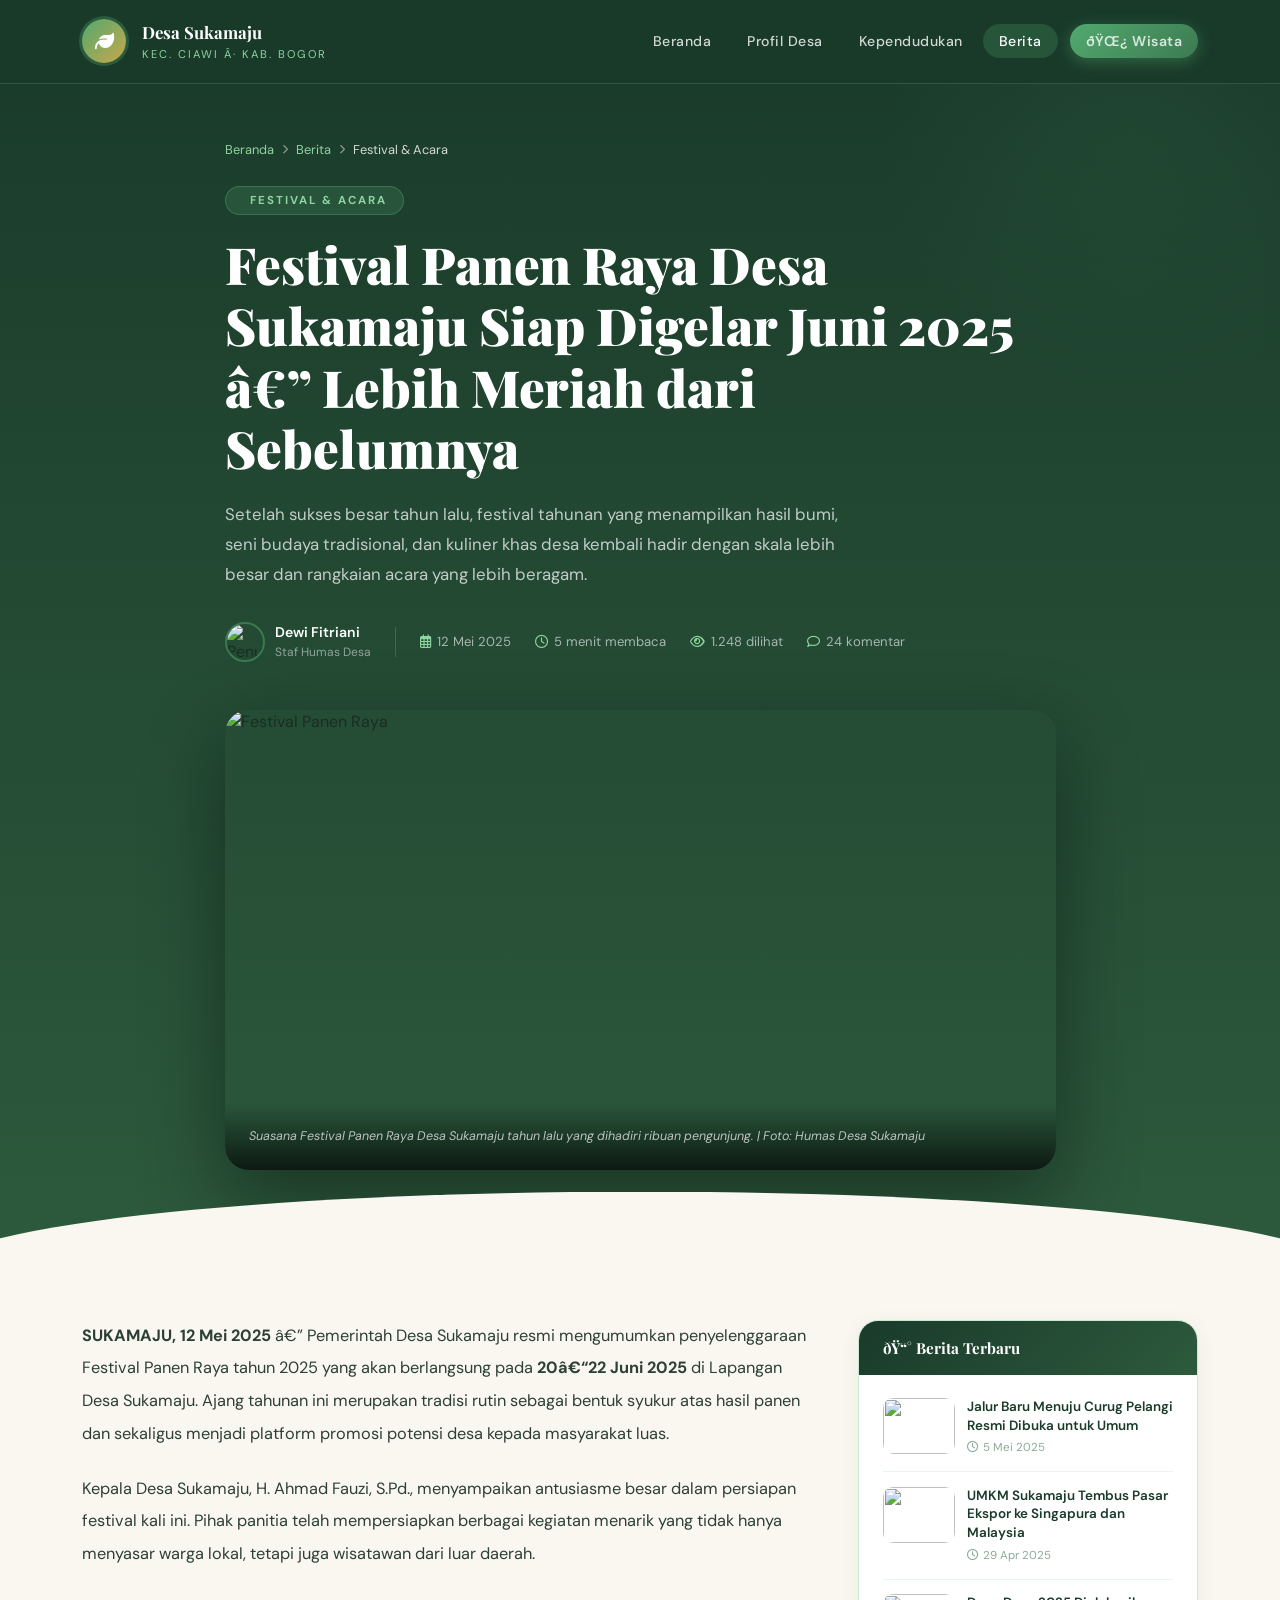
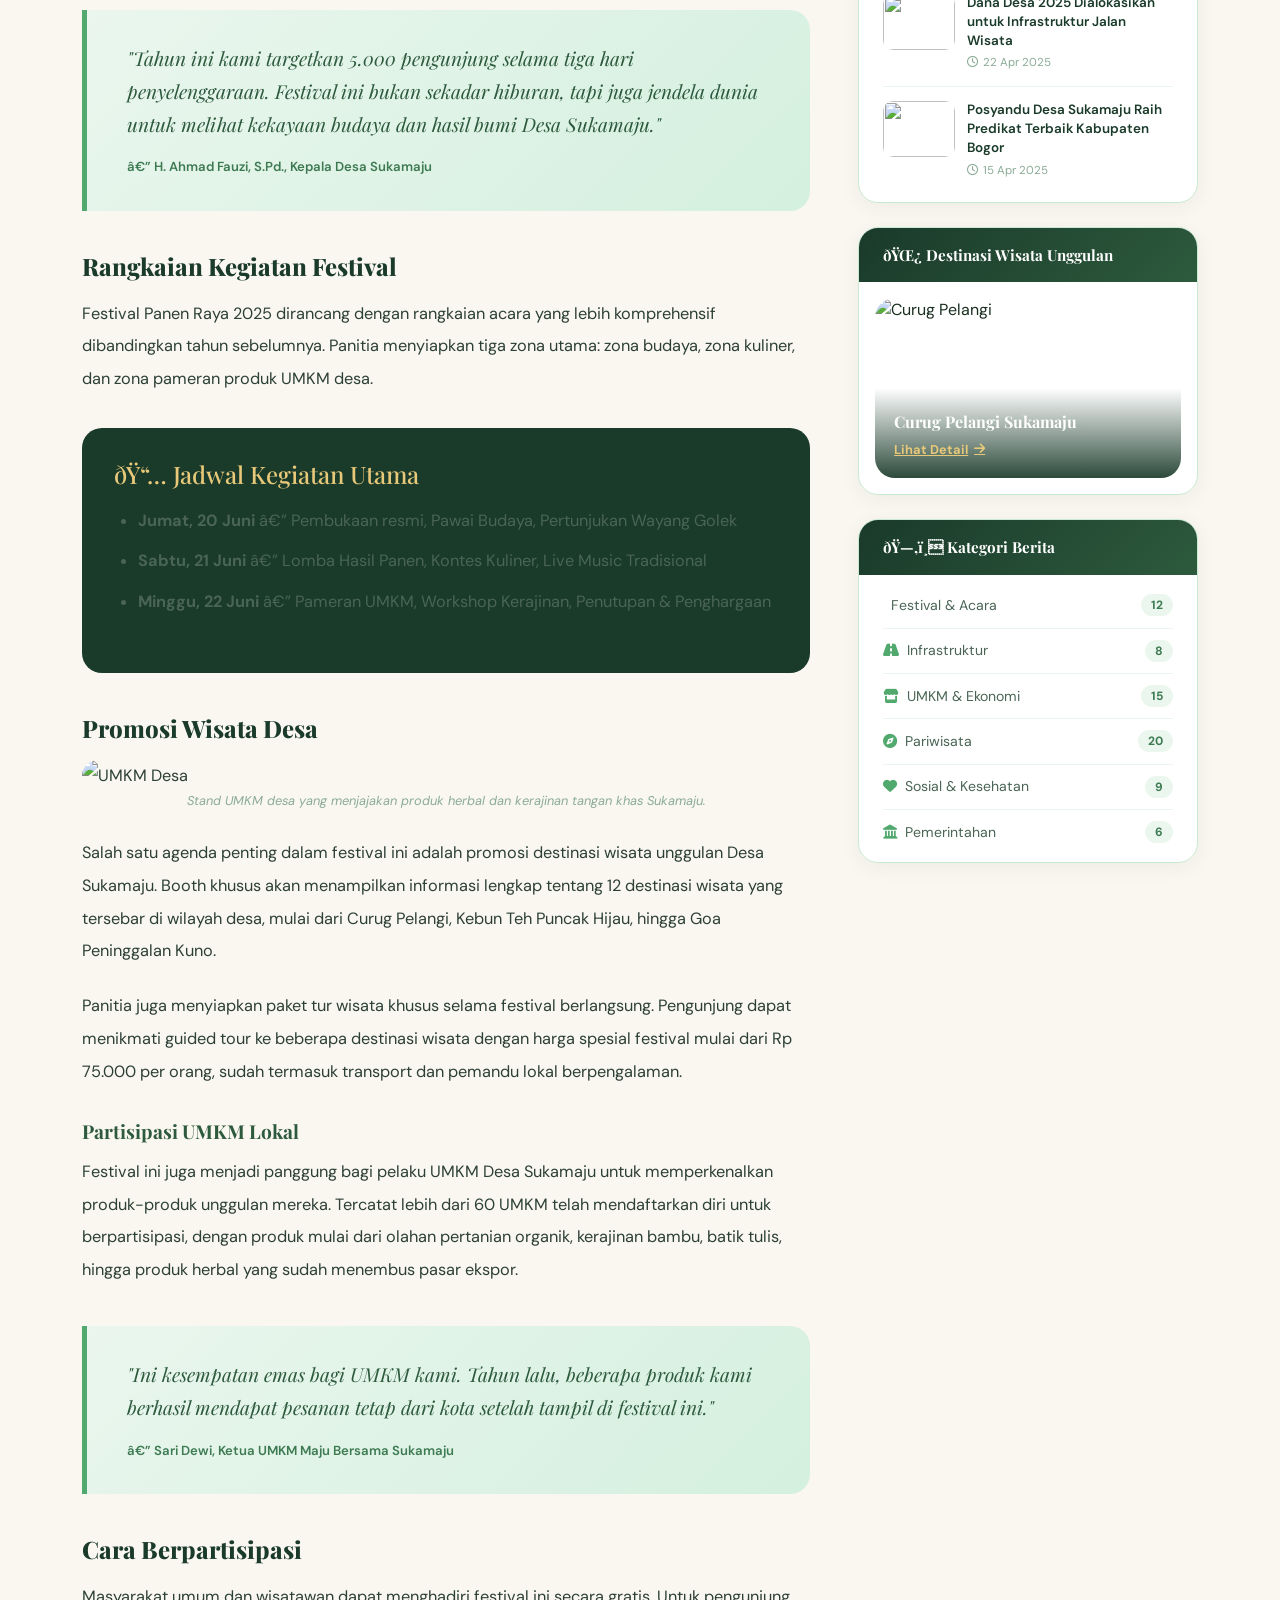
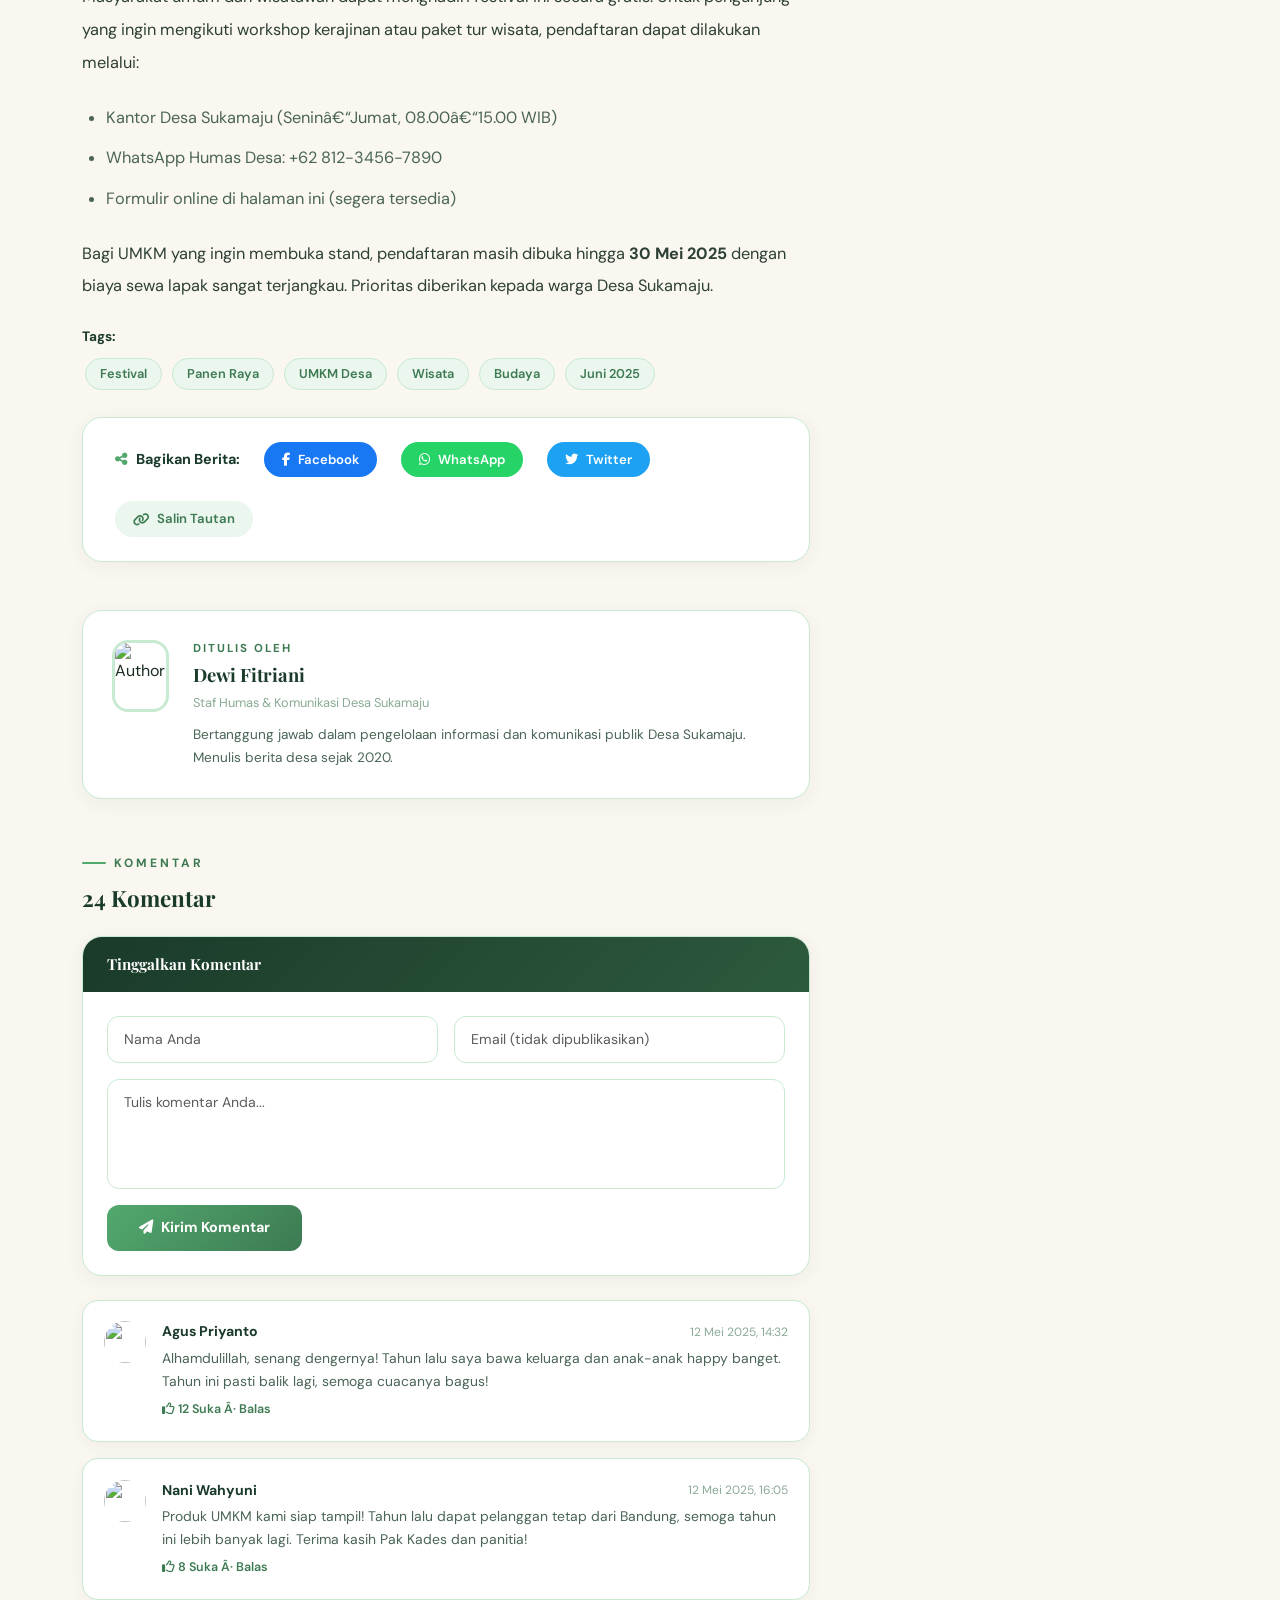
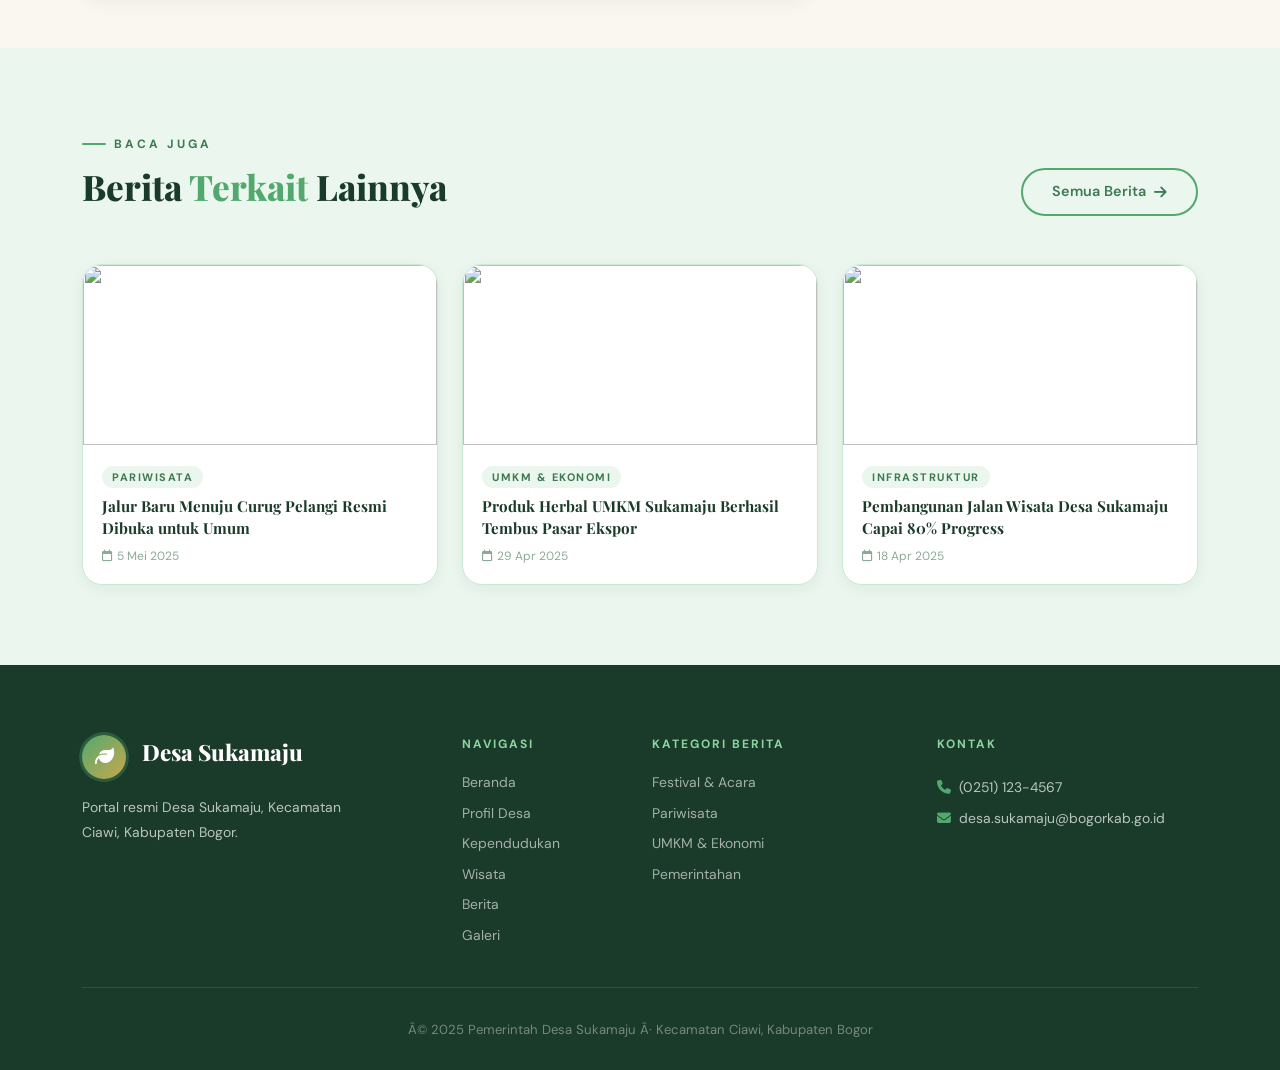
==== detail-berita.html @ 1ea4f932 "first commit" ====
﻿<!DOCTYPE html>
<html lang="id">
<head>
  <meta charset="UTF-8"/>
  <meta name="viewport" content="width=device-width, initial-scale=1.0"/>
  <title>Festival Panen Raya Desa Sukamaju â€” Berita Desa</title>
  <link href="https://cdnjs.cloudflare.com/ajax/libs/bootstrap/5.3.2/css/bootstrap.min.css" rel="stylesheet"/>
  <link href="https://cdnjs.cloudflare.com/ajax/libs/font-awesome/6.5.0/css/all.min.css" rel="stylesheet"/>
  <link href="https://fonts.googleapis.com/css2?family=Playfair+Display:ital,wght@0,400;0,700;0,900;1,400;1,700&family=DM+Sans:wght@300;400;500;600&family=DM+Serif+Display:ital@0;1&display=swap" rel="stylesheet"/>
  <link rel="stylesheet" href="assets/css/all.css" />
</head>
<body>

  <!-- Reading progress -->
  <div class="reading-progress"><div class="reading-progress-bar" id="progressBar"></div></div>

  <!-- NAVBAR -->
  <nav class="navbar-desa navbar navbar-expand-lg">
    <div class="container">
      <a class="navbar-brand d-flex align-items-center gap-3 text-decoration-none" href="#">
        <div class="brand-logo"><i class="fas fa-leaf"></i></div>
        <div>
          <div class="brand-name">Desa Sukamaju</div>
          <div class="brand-sub">Kec. Ciawi Â· Kab. Bogor</div>
        </div>
      </a>
      <button class="navbar-toggler border-0" type="button" data-bs-toggle="collapse" data-bs-target="#mainNav">
        <span style="color:white;font-size:1.3rem;"><i class="fas fa-bars"></i></span>
      </button>
      <div class="collapse navbar-collapse" id="mainNav">
        <ul class="navbar-nav ms-auto align-items-center gap-1">
          <li class="nav-item"><a class="nav-link" href="index.html">Beranda</a></li>
          <li class="nav-item"><a class="nav-link" href="index.html#profil">Profil Desa</a></li>
          <li class="nav-item"><a class="nav-link" href="index.html#kependudukan">Kependudukan</a></li>
          <li class="nav-item"><a class="nav-link active" href="lihat-semua-berita.html">Berita</a></li>
          <li class="nav-item ms-2"><a class="nav-link btn-wisata-nav" href="lihat-semua-wisata.html">ðŸŒ¿ Wisata</a></li>
        </ul>
      </div>
    </div>
  </nav>

  <!-- â”€â”€ HERO ARTIKEL â”€â”€ -->
  <section class="hero-artikel">
    <div class="hero-artikel-inner">
      <div class="container">
        <div class="row justify-content-center">
          <div class="col-lg-9">
            <!-- Breadcrumb -->
            <div class="breadcrumb-artikel">
              <a href="#">Beranda</a>
              <i class="fas fa-chevron-right"></i>
              <a href="#">Berita</a>
              <i class="fas fa-chevron-right"></i>
              <span style="color:rgba(255,255,255,0.8);">Festival & Acara</span>
            </div>

            <div class="artikel-kategori-pill">
              <i class="fas fa-calendar-star"></i> Festival & Acara
            </div>
            <h1 class="artikel-headline">
              Festival Panen Raya Desa Sukamaju Siap Digelar Juni 2025 â€” Lebih Meriah dari Sebelumnya
            </h1>
            <p class="artikel-lead">
              Setelah sukses besar tahun lalu, festival tahunan yang menampilkan hasil bumi, seni budaya tradisional, dan kuliner khas desa kembali hadir dengan skala lebih besar dan rangkaian acara yang lebih beragam.
            </p>

            <!-- Meta info -->
            <div class="artikel-meta-row">
              <div class="author-chip">
                <img src="https://i.pravatar.cc/40?img=33" class="author-avatar" alt="Penulis"/>
                <div>
                  <div class="author-name">Dewi Fitriani</div>
                  <div class="author-role">Staf Humas Desa</div>
                </div>
              </div>
              <div class="meta-divider"></div>
              <div class="meta-item"><i class="far fa-calendar-alt"></i> 12 Mei 2025</div>
              <div class="meta-item"><i class="far fa-clock"></i> 5 menit membaca</div>
              <div class="meta-item"><i class="far fa-eye"></i> 1.248 dilihat</div>
              <div class="meta-item"><i class="far fa-comment"></i> 24 komentar</div>
            </div>

            <!-- Hero Image -->
            <div class="hero-image-wrapper">
              <img src="https://images.unsplash.com/photo-1464822759023-fed622ff2c3b?w=1200&q=80" alt="Festival Panen Raya"/>
              <div class="hero-image-caption">Suasana Festival Panen Raya Desa Sukamaju tahun lalu yang dihadiri ribuan pengunjung. | Foto: Humas Desa Sukamaju</div>
            </div>
          </div>
        </div>
      </div>
    </div>
  </section>

  <!-- â”€â”€ MAIN CONTENT â”€â”€ -->
  <div class="container py-5" style="padding-top:50px !important;">
    <div class="row g-5">

      <!-- ARTICLE CONTENT -->
      <div class="col-lg-8">

        <!-- Article Body -->
        <article class="artikel-body reveal">

          <p><strong>SUKAMAJU, 12 Mei 2025</strong> â€” Pemerintah Desa Sukamaju resmi mengumumkan penyelenggaraan Festival Panen Raya tahun 2025 yang akan berlangsung pada <strong>20â€“22 Juni 2025</strong> di Lapangan Desa Sukamaju. Ajang tahunan ini merupakan tradisi rutin sebagai bentuk syukur atas hasil panen dan sekaligus menjadi platform promosi potensi desa kepada masyarakat luas.</p>

          <p>Kepala Desa Sukamaju, H. Ahmad Fauzi, S.Pd., menyampaikan antusiasme besar dalam persiapan festival kali ini. Pihak panitia telah mempersiapkan berbagai kegiatan menarik yang tidak hanya menyasar warga lokal, tetapi juga wisatawan dari luar daerah.</p>

          <div class="pull-quote">
            "Tahun ini kami targetkan 5.000 pengunjung selama tiga hari penyelenggaraan. Festival ini bukan sekadar hiburan, tapi juga jendela dunia untuk melihat kekayaan budaya dan hasil bumi Desa Sukamaju."
            <cite>â€” H. Ahmad Fauzi, S.Pd., Kepala Desa Sukamaju</cite>
          </div>

          <h2>Rangkaian Kegiatan Festival</h2>

          <p>Festival Panen Raya 2025 dirancang dengan rangkaian acara yang lebih komprehensif dibandingkan tahun sebelumnya. Panitia menyiapkan tiga zona utama: zona budaya, zona kuliner, dan zona pameran produk UMKM desa.</p>

          <div class="highlight-box">
            <h4>ðŸ“… Jadwal Kegiatan Utama</h4>
            <ul>
              <li><strong>Jumat, 20 Juni</strong> â€” Pembukaan resmi, Pawai Budaya, Pertunjukan Wayang Golek</li>
              <li><strong>Sabtu, 21 Juni</strong> â€” Lomba Hasil Panen, Kontes Kuliner, Live Music Tradisional</li>
              <li><strong>Minggu, 22 Juni</strong> â€” Pameran UMKM, Workshop Kerajinan, Penutupan & Penghargaan</li>
            </ul>
          </div>

          <h2>Promosi Wisata Desa</h2>

          <img src="https://images.unsplash.com/photo-1528360983277-13d401cdc186?w=800&q=80" alt="UMKM Desa" class="inline-img"/>
          <p class="img-caption">Stand UMKM desa yang menjajakan produk herbal dan kerajinan tangan khas Sukamaju.</p>

          <p>Salah satu agenda penting dalam festival ini adalah promosi destinasi wisata unggulan Desa Sukamaju. Booth khusus akan menampilkan informasi lengkap tentang 12 destinasi wisata yang tersebar di wilayah desa, mulai dari Curug Pelangi, Kebun Teh Puncak Hijau, hingga Goa Peninggalan Kuno.</p>

          <p>Panitia juga menyiapkan paket tur wisata khusus selama festival berlangsung. Pengunjung dapat menikmati guided tour ke beberapa destinasi wisata dengan harga spesial festival mulai dari Rp 75.000 per orang, sudah termasuk transport dan pemandu lokal berpengalaman.</p>

          <h3>Partisipasi UMKM Lokal</h3>

          <p>Festival ini juga menjadi panggung bagi pelaku UMKM Desa Sukamaju untuk memperkenalkan produk-produk unggulan mereka. Tercatat lebih dari 60 UMKM telah mendaftarkan diri untuk berpartisipasi, dengan produk mulai dari olahan pertanian organik, kerajinan bambu, batik tulis, hingga produk herbal yang sudah menembus pasar ekspor.</p>

          <div class="pull-quote">
            "Ini kesempatan emas bagi UMKM kami. Tahun lalu, beberapa produk kami berhasil mendapat pesanan tetap dari kota setelah tampil di festival ini."
            <cite>â€” Sari Dewi, Ketua UMKM Maju Bersama Sukamaju</cite>
          </div>

          <h2>Cara Berpartisipasi</h2>

          <p>Masyarakat umum dan wisatawan dapat menghadiri festival ini secara gratis. Untuk pengunjung yang ingin mengikuti workshop kerajinan atau paket tur wisata, pendaftaran dapat dilakukan melalui:</p>

          <ul>
            <li>Kantor Desa Sukamaju (Seninâ€“Jumat, 08.00â€“15.00 WIB)</li>
            <li>WhatsApp Humas Desa: +62 812-3456-7890</li>
            <li>Formulir online di halaman ini (segera tersedia)</li>
          </ul>

          <p>Bagi UMKM yang ingin membuka stand, pendaftaran masih dibuka hingga <strong>30 Mei 2025</strong> dengan biaya sewa lapak sangat terjangkau. Prioritas diberikan kepada warga Desa Sukamaju.</p>

        </article>

        <!-- TAGS -->
        <div class="mt-4 mb-4 reveal">
          <div class="fw-700 mb-2" style="font-weight:700; color:var(--green-deep); font-size:0.85rem;">Tags:</div>
          <a href="#" class="tag-pill">Festival</a>
          <a href="#" class="tag-pill">Panen Raya</a>
          <a href="#" class="tag-pill">UMKM Desa</a>
          <a href="#" class="tag-pill">Wisata</a>
          <a href="#" class="tag-pill">Budaya</a>
          <a href="#" class="tag-pill">Juni 2025</a>
        </div>

        <!-- SHARE -->
        <div class="share-bar reveal mb-5">
          <span class="share-label"><i class="fas fa-share-alt me-2" style="color:var(--green-fresh)"></i>Bagikan Berita:</span>
          <button class="share-btn share-fb"><i class="fab fa-facebook-f"></i> Facebook</button>
          <button class="share-btn share-wa"><i class="fab fa-whatsapp"></i> WhatsApp</button>
          <button class="share-btn share-tw"><i class="fab fa-twitter"></i> Twitter</button>
          <button class="share-btn share-copy" id="copyBtn"><i class="fas fa-link"></i> Salin Tautan</button>
        </div>

        <!-- AUTHOR BIO -->
        <div class="sidebar-card reveal mb-5" style="border-radius:20px;">
          <div class="sidebar-body" style="padding:1.8rem;">
            <div class="d-flex gap-4 align-items-start">
              <img src="https://i.pravatar.cc/80?img=33" style="width:72px;height:72px;border-radius:16px;object-fit:cover;border:3px solid var(--green-pale);" alt="Author"/>
              <div>
                <div style="font-size:0.72rem;font-weight:700;color:var(--green-mid);letter-spacing:2px;text-transform:uppercase;margin-bottom:4px;">Ditulis oleh</div>
                <div style="font-family:'Playfair Display',serif;font-size:1.15rem;font-weight:700;color:var(--green-deep);margin-bottom:4px;">Dewi Fitriani</div>
                <div style="font-size:0.8rem;color:var(--text-light);margin-bottom:0.7rem;">Staf Humas & Komunikasi Desa Sukamaju</div>
                <p style="font-size:0.85rem;color:var(--text-mid);line-height:1.7;margin:0;">Bertanggung jawab dalam pengelolaan informasi dan komunikasi publik Desa Sukamaju. Menulis berita desa sejak 2020.</p>
              </div>
            </div>
          </div>
        </div>

        <!-- KOMENTAR SECTION -->
        <div class="reveal">
          <div class="section-label">Komentar</div>
          <h3 style="font-family:'Playfair Display',serif;font-size:1.4rem;font-weight:700;color:var(--green-deep);margin-bottom:1.5rem;">24 Komentar</h3>

          <!-- Komentar form -->
          <div class="sidebar-card mb-4" style="border-radius:20px;">
            <div class="sidebar-header">Tinggalkan Komentar</div>
            <div class="sidebar-body" style="padding:1.5rem;">
              <div class="row g-3 mb-3">
                <div class="col-md-6">
                  <input type="text" class="form-control" placeholder="Nama Anda" style="border-radius:12px;border-color:var(--green-pale);font-size:0.88rem;padding:0.75rem 1rem;"/>
                </div>
                <div class="col-md-6">
                  <input type="email" class="form-control" placeholder="Email (tidak dipublikasikan)" style="border-radius:12px;border-color:var(--green-pale);font-size:0.88rem;padding:0.75rem 1rem;"/>
                </div>
              </div>
              <textarea class="form-control mb-3" rows="4" placeholder="Tulis komentar Anda..." style="border-radius:12px;border-color:var(--green-pale);font-size:0.88rem;padding:0.75rem 1rem;resize:none;"></textarea>
              <button style="background:linear-gradient(135deg,var(--green-fresh),var(--green-mid));color:white;border:none;border-radius:12px;padding:0.75rem 2rem;font-weight:700;font-size:0.9rem;cursor:pointer;">
                <i class="fas fa-paper-plane me-2"></i>Kirim Komentar
              </button>
            </div>
          </div>

          <!-- Existing comments -->
          <div class="d-flex flex-column gap-3">
            <div class="review-card" style="background:white;border-radius:16px;padding:1.3rem;border:1px solid var(--green-pale);">
              <div class="d-flex gap-3">
                <img src="https://i.pravatar.cc/44?img=5" style="width:42px;height:42px;border-radius:50%;object-fit:cover;" alt=""/>
                <div class="flex-grow-1">
                  <div class="d-flex justify-content-between align-items-center mb-1">
                    <div style="font-weight:700;font-size:0.88rem;color:var(--green-deep);">Agus Priyanto</div>
                    <div style="font-size:0.75rem;color:var(--text-light);">12 Mei 2025, 14:32</div>
                  </div>
                  <p style="font-size:0.87rem;color:var(--text-mid);line-height:1.7;margin:0;">Alhamdulillah, senang dengernya! Tahun lalu saya bawa keluarga dan anak-anak happy banget. Tahun ini pasti balik lagi, semoga cuacanya bagus!</p>
                  <button style="background:none;border:none;color:var(--green-mid);font-size:0.78rem;font-weight:600;cursor:pointer;padding:6px 0 0;"><i class="far fa-thumbs-up me-1"></i>12 Suka Â· Balas</button>
                </div>
              </div>
            </div>
            <div class="review-card" style="background:white;border-radius:16px;padding:1.3rem;border:1px solid var(--green-pale);">
              <div class="d-flex gap-3">
                <img src="https://i.pravatar.cc/44?img=9" style="width:42px;height:42px;border-radius:50%;object-fit:cover;" alt=""/>
                <div class="flex-grow-1">
                  <div class="d-flex justify-content-between align-items-center mb-1">
                    <div style="font-weight:700;font-size:0.88rem;color:var(--green-deep);">Nani Wahyuni</div>
                    <div style="font-size:0.75rem;color:var(--text-light);">12 Mei 2025, 16:05</div>
                  </div>
                  <p style="font-size:0.87rem;color:var(--text-mid);line-height:1.7;margin:0;">Produk UMKM kami siap tampil! Tahun lalu dapat pelanggan tetap dari Bandung, semoga tahun ini lebih banyak lagi. Terima kasih Pak Kades dan panitia!</p>
                  <button style="background:none;border:none;color:var(--green-mid);font-size:0.78rem;font-weight:600;cursor:pointer;padding:6px 0 0;"><i class="far fa-thumbs-up me-1"></i>8 Suka Â· Balas</button>
                </div>
              </div>
            </div>
          </div>
        </div>

      </div><!-- /col-lg-8 -->

      <!-- SIDEBAR -->
      <div class="col-lg-4">
        <div class="sticky-share">

          <!-- Berita Terbaru -->
          <div class="sidebar-card">
            <div class="sidebar-header">ðŸ“° Berita Terbaru</div>
            <div class="sidebar-body" style="padding:0.5rem 1.5rem;">
              <a href="#" class="sidebar-news-item">
                <img src="https://images.unsplash.com/photo-1473081556163-2a17de81fc97?w=150&q=70" class="sidebar-news-thumb" alt=""/>
                <div>
                  <div class="sidebar-news-title">Jalur Baru Menuju Curug Pelangi Resmi Dibuka untuk Umum</div>
                  <div class="sidebar-news-date"><i class="far fa-clock me-1"></i>5 Mei 2025</div>
                </div>
              </a>
              <a href="#" class="sidebar-news-item">
                <img src="https://images.unsplash.com/photo-1528360983277-13d401cdc186?w=150&q=70" class="sidebar-news-thumb" alt=""/>
                <div>
                  <div class="sidebar-news-title">UMKM Sukamaju Tembus Pasar Ekspor ke Singapura dan Malaysia</div>
                  <div class="sidebar-news-date"><i class="far fa-clock me-1"></i>29 Apr 2025</div>
                </div>
              </a>
              <a href="#" class="sidebar-news-item">
                <img src="https://images.unsplash.com/photo-1464822759023-fed622ff2c3b?w=150&q=70" class="sidebar-news-thumb" alt=""/>
                <div>
                  <div class="sidebar-news-title">Dana Desa 2025 Dialokasikan untuk Infrastruktur Jalan Wisata</div>
                  <div class="sidebar-news-date"><i class="far fa-clock me-1"></i>22 Apr 2025</div>
                </div>
              </a>
              <a href="#" class="sidebar-news-item">
                <img src="https://images.unsplash.com/photo-1518509562904-e7ef99cdcc86?w=150&q=70" class="sidebar-news-thumb" alt=""/>
                <div>
                  <div class="sidebar-news-title">Posyandu Desa Sukamaju Raih Predikat Terbaik Kabupaten Bogor</div>
                  <div class="sidebar-news-date"><i class="far fa-clock me-1"></i>15 Apr 2025</div>
                </div>
              </a>
            </div>
          </div>

          <!-- Wisata promo -->
          <div class="sidebar-card">
            <div class="sidebar-header">ðŸŒ¿ Destinasi Wisata Unggulan</div>
            <div class="sidebar-body" style="padding:1rem;">
              <div class="wisata-promo-card">
                <img src="https://images.unsplash.com/photo-1506905925346-21bda4d32df4?w=500&q=80" alt="Curug Pelangi"/>
                <div class="wisata-promo-overlay">
                  <div class="wisata-promo-title">Curug Pelangi Sukamaju</div>
                  <a href="#" class="wisata-promo-cta">Lihat Detail <i class="fas fa-arrow-right"></i></a>
                </div>
              </div>
            </div>
          </div>

          <!-- Kategori -->
          <div class="sidebar-card">
            <div class="sidebar-header">ðŸ—‚ï¸ Kategori Berita</div>
            <div class="sidebar-body" style="padding:0.5rem 1.5rem;">
              <a href="#" class="cat-link"><span><i class="fas fa-calendar-star me-2" style="color:var(--green-fresh)"></i>Festival & Acara</span><span class="cat-count">12</span></a>
              <a href="#" class="cat-link"><span><i class="fas fa-road me-2" style="color:var(--green-fresh)"></i>Infrastruktur</span><span class="cat-count">8</span></a>
              <a href="#" class="cat-link"><span><i class="fas fa-store me-2" style="color:var(--green-fresh)"></i>UMKM & Ekonomi</span><span class="cat-count">15</span></a>
              <a href="#" class="cat-link"><span><i class="fas fa-compass me-2" style="color:var(--green-fresh)"></i>Pariwisata</span><span class="cat-count">20</span></a>
              <a href="#" class="cat-link"><span><i class="fas fa-heart me-2" style="color:var(--green-fresh)"></i>Sosial & Kesehatan</span><span class="cat-count">9</span></a>
              <a href="#" class="cat-link"><span><i class="fas fa-landmark me-2" style="color:var(--green-fresh)"></i>Pemerintahan</span><span class="cat-count">6</span></a>
            </div>
          </div>

        </div>
      </div>

    </div><!-- /row -->
  </div>

  <!-- BERITA TERKAIT -->
  <section style="padding: 80px 0; background: var(--green-mist);">
    <div class="container">
      <div class="row align-items-end mb-5">
        <div class="col">
          <div class="section-label">Baca Juga</div>
          <h2 class="section-title">Berita <em>Terkait</em> Lainnya</h2>
        </div>
        <div class="col-auto"><a href="lihat-semua-berita.html" class="btn-outline-green">Semua Berita <i class="fas fa-arrow-right"></i></a></div>
      </div>
      <div class="row g-4">
        <div class="col-md-4">
          <a href="#" class="related-card">
            <div class="related-img"><img src="https://images.unsplash.com/photo-1473081556163-2a17de81fc97?w=400&q=80" alt=""/></div>
            <div class="related-body">
              <span class="related-cat">Pariwisata</span>
              <div class="related-title">Jalur Baru Menuju Curug Pelangi Resmi Dibuka untuk Umum</div>
              <div class="related-date"><i class="far fa-calendar me-1"></i>5 Mei 2025</div>
            </div>
          </a>
        </div>
        <div class="col-md-4">
          <a href="#" class="related-card">
            <div class="related-img"><img src="https://images.unsplash.com/photo-1528360983277-13d401cdc186?w=400&q=80" alt=""/></div>
            <div class="related-body">
              <span class="related-cat">UMKM & Ekonomi</span>
              <div class="related-title">Produk Herbal UMKM Sukamaju Berhasil Tembus Pasar Ekspor</div>
              <div class="related-date"><i class="far fa-calendar me-1"></i>29 Apr 2025</div>
            </div>
          </a>
        </div>
        <div class="col-md-4">
          <a href="#" class="related-card">
            <div class="related-img"><img src="https://images.unsplash.com/photo-1500534314209-a25ddb2bd429?w=400&q=80" alt=""/></div>
            <div class="related-body">
              <span class="related-cat">Infrastruktur</span>
              <div class="related-title">Pembangunan Jalan Wisata Desa Sukamaju Capai 80% Progress</div>
              <div class="related-date"><i class="far fa-calendar me-1"></i>18 Apr 2025</div>
            </div>
          </a>
        </div>
      </div>
    </div>
  </section>

  <!-- FOOTER -->
  <footer>
    <div class="container">
      <div class="row g-4 mb-3">
        <div class="col-lg-4">
          <div class="d-flex align-items-center gap-3 mb-3">
            <div class="brand-logo"><i class="fas fa-leaf"></i></div>
            <div class="footer-brand">Desa Sukamaju</div>
          </div>
          <p style="font-size:0.87rem;line-height:1.8;max-width:280px;">Portal resmi Desa Sukamaju, Kecamatan Ciawi, Kabupaten Bogor.</p>
        </div>
        <div class="col-6 col-lg-2">
          <div class="footer-title">Navigasi</div>
          <a href="index.html" class="footer-link">Beranda</a>
          <a href="index.html#profil" class="footer-link">Profil Desa</a>
          <a href="index.html#kependudukan" class="footer-link">Kependudukan</a>
          <a href="lihat-semua-wisata.html" class="footer-link">Wisata</a>
          <a href="lihat-semua-berita.html" class="footer-link">Berita</a>
          <a href="lihat-semua-galeri.html" class="footer-link">Galeri</a>
        </div>
        <div class="col-6 col-lg-3">
          <div class="footer-title">Kategori Berita</div>
          <a href="#" class="footer-link">Festival & Acara</a>
          <a href="#" class="footer-link">Pariwisata</a>
          <a href="#" class="footer-link">UMKM & Ekonomi</a>
          <a href="#" class="footer-link">Pemerintahan</a>
        </div>
        <div class="col-lg-3">
          <div class="footer-title">Kontak</div>
          <div style="font-size:0.87rem;line-height:2.2;">
            <div><i class="fas fa-phone me-2" style="color:var(--green-fresh)"></i>(0251) 123-4567</div>
            <div><i class="fas fa-envelope me-2" style="color:var(--green-fresh)"></i>desa.sukamaju@bogorkab.go.id</div>
          </div>
        </div>
      </div>
      <div class="footer-bottom">Â© 2025 Pemerintah Desa Sukamaju Â· Kecamatan Ciawi, Kabupaten Bogor</div>
    </div>
  </footer>

  <script src="https://cdnjs.cloudflare.com/ajax/libs/bootstrap/5.3.2/js/bootstrap.bundle.min.js"></script>
  <script src="assets/js/all.js"></script>
</body>
</html>
---- assets/css/all.css ----
﻿/* Combined local styles for all pages */

/* === assets/css/index.css === */

:root {
  --green-deep: #1a3a2a;
  --green-dark: #2d5a3d;
  --green-mid: #3d7a52;
  --green-fresh: #52a96e;
  --green-light: #8dd4a0;
  --green-pale: #c8ead2;
  --green-mist: #eaf6ee;
  --gold: #c9a84c;
  --gold-light: #e8c97a;
  --cream: #faf7f0;
  --text-dark: #1a2e20;
  --text-mid: #4a6555;
  --text-light: #8aab96;
}

* {
  margin: 0;
  padding: 0;
  box-sizing: border-box;
}

body {
  font-family: 'DM Sans', sans-serif;
  background: var(--cream);
  color: var(--text-dark);
  overflow-x: hidden;
}

/* â”€â”€â”€ NAVBAR â”€â”€â”€â”€â”€â”€â”€â”€â”€â”€â”€â”€â”€â”€â”€â”€â”€â”€â”€â”€â”€â”€â”€â”€â”€â”€â”€â”€â”€â”€â”€â”€â”€â”€â”€ */
.navbar-desa {
  background: rgba(26, 58, 42, 0.97);
  backdrop-filter: blur(12px);
  padding: 0.9rem 0;
  position: fixed;
  width: 100%;
  top: 0;
  z-index: 1000;
  border-bottom: 1px solid rgba(82, 169, 110, 0.3);
}

.navbar-desa .navbar-brand {
  display: flex;
  align-items: center;
  gap: 12px;
  text-decoration: none;
}

.brand-logo {
  width: 44px;
  height: 44px;
  background: linear-gradient(135deg, var(--green-fresh), var(--gold));
  border-radius: 50%;
  display: flex;
  align-items: center;
  justify-content: center;
  font-size: 1.2rem;
  color: white;
  box-shadow: 0 0 0 3px rgba(82, 169, 110, 0.3);
}

.brand-text .brand-name {
  font-family: 'Playfair Display', serif;
  color: white;
  font-size: 1.05rem;
  font-weight: 700;
  line-height: 1.1;
  letter-spacing: 0.3px;
}

.brand-text .brand-sub {
  color: var(--green-light);
  font-size: 0.7rem;
  letter-spacing: 2px;
  text-transform: uppercase;
}

.navbar-desa .nav-link {
  color: rgba(255, 255, 255, 0.8) !important;
  font-size: 0.88rem;
  font-weight: 500;
  letter-spacing: 0.5px;
  padding: 0.4rem 1rem !important;
  border-radius: 50px;
  transition: all 0.25s;
}

.navbar-desa .nav-link:hover,
.navbar-desa .nav-link.active {
  color: white !important;
  background: rgba(82, 169, 110, 0.25);
}

.btn-wisata-nav {
  background: linear-gradient(135deg, var(--green-fresh), var(--green-mid));
  color: white !important;
  border-radius: 50px !important;
  padding: 0.4rem 1.2rem !important;
  font-weight: 600 !important;
  box-shadow: 0 4px 15px rgba(82, 169, 110, 0.4);
}

.btn-wisata-nav:hover {
  background: linear-gradient(135deg, var(--gold), var(--gold-light)) !important;
  transform: translateY(-1px);
  box-shadow: 0 6px 20px rgba(201, 168, 76, 0.4) !important;
}

/* â”€â”€â”€ HERO â”€â”€â”€â”€â”€â”€â”€â”€â”€â”€â”€â”€â”€â”€â”€â”€â”€â”€â”€â”€â”€â”€â”€â”€â”€â”€â”€â”€â”€â”€â”€â”€â”€â”€â”€â”€â”€ */
.hero {
  min-height: 100vh;
  background:
    linear-gradient(160deg, rgba(26, 58, 42, 0.88) 0%, rgba(45, 90, 61, 0.75) 50%, rgba(26, 58, 42, 0.92) 100%),
    url('https://images.unsplash.com/photo-1506905925346-21bda4d32df4?w=1600&q=80') center/cover no-repeat;
  display: flex;
  align-items: center;
  position: relative;
  overflow: hidden;
}

.hero::before {
  content: '';
  position: absolute;
  bottom: -2px;
  left: 0;
  right: 0;
  height: 120px;
  background: var(--cream);
  clip-path: ellipse(55% 100% at 50% 100%);
}

.hero-badge {
  display: inline-flex;
  align-items: center;
  gap: 8px;
  background: rgba(82, 169, 110, 0.2);
  border: 1px solid rgba(82, 169, 110, 0.5);
  color: var(--green-light);
  padding: 6px 18px;
  border-radius: 50px;
  font-size: 0.78rem;
  letter-spacing: 2px;
  text-transform: uppercase;
  font-weight: 600;
  margin-bottom: 1.5rem;
  animation: fadeDown 0.8s ease both;
}

.hero-title {
  font-family: 'Playfair Display', serif;
  font-size: clamp(2.8rem, 7vw, 4.5rem);
  font-weight: 900;
  color: white;
  line-height: 1.05;
  margin-bottom: 1rem;
  animation: fadeUp 0.8s 0.2s ease both;
}

.hero-title span {
  color: var(--gold-light);
  display: block;
}

.hero-desc {
  color: rgba(255, 255, 255, 0.75);
  font-size: 1.05rem;
  line-height: 1.8;
  max-width: 520px;
  margin-bottom: 2.5rem;
  animation: fadeUp 0.8s 0.4s ease both;
}

.hero-actions {
  display: flex;
  gap: 1rem;
  flex-wrap: wrap;
  animation: fadeUp 0.8s 0.6s ease both;
}

.btn-hero-primary {
  background: linear-gradient(135deg, var(--gold), var(--gold-light));
  color: var(--green-deep) !important;
  font-weight: 700;
  padding: 0.9rem 2.2rem;
  border-radius: 50px;
  border: none;
  font-size: 0.95rem;
  letter-spacing: 0.5px;
  box-shadow: 0 8px 30px rgba(201, 168, 76, 0.5);
  text-decoration: none;
  transition: all 0.3s;
}

.btn-hero-primary:hover {
  transform: translateY(-3px);
  box-shadow: 0 12px 40px rgba(201, 168, 76, 0.6);
}

.btn-hero-outline {
  background: linear-gradient(135deg, var(--green-fresh), var(--green-mid));
  color: white !important;
  font-weight: 600;
  padding: 0.9rem 2.2rem;
  border-radius: 50px;
  border: none;
  font-size: 0.95rem;
  text-decoration: none;
  transition: all 0.3s;
  box-shadow: 0 4px 15px rgba(82, 169, 110, 0.4);
}

.btn-hero-outline:hover {
  background: linear-gradient(135deg, var(--gold), var(--gold-light));
  color: var(--green-deep) !important;
  box-shadow: 0 8px 30px rgba(201, 168, 76, 0.5);
  transform: translateY(-2px);
}

.hero-stats {
  display: flex;
  gap: 2.5rem;
  margin-top: 3.5rem;
  animation: fadeUp 0.8s 0.8s ease both;
}

/* â”€â”€â”€ SCATTERED STATS (Desktop Right Side) â”€â”€â”€ */
.hero-stats-scattered {
  position: relative;
  height: 320px;
  width: 100%;
}

.scattered-stat {
  position: absolute;
  text-align: center;
}

/* Top-left stat */
.scattered-stat.s1 {
  top: 0;
  left: 10%;
  animation: floatA 4s 0.5s ease-in-out infinite, fadeUp 0.8s 0.6s ease both;
}

/* Center-right stat */
.scattered-stat.s2 {
  top: 38%;
  right: 5%;
  animation: floatB 5s 1.2s ease-in-out infinite, fadeUp 0.8s 0.9s ease both;
}

/* Bottom-center stat */
.scattered-stat.s3 {
  bottom: 15%;
  left: 30%;
  animation: floatC 4.5s 0.8s ease-in-out infinite, fadeUp 0.8s 1.2s ease both;
}

@keyframes floatA {
  0%, 100% { transform: translateY(0px) rotate(-2deg); }
  50%       { transform: translateY(-14px) rotate(1deg); }
}

@keyframes floatB {
  0%, 100% { transform: translateY(0px) rotate(3deg); }
  50%       { transform: translateY(-10px) rotate(-1deg); }
}

@keyframes floatC {
  0%, 100% { transform: translateY(0px) rotate(-1deg); }
  50%       { transform: translateY(-18px) rotate(2deg); }
}

.hero-stat-num {
  font-family: 'Playfair Display', serif;
  font-size: 2rem;
  font-weight: 900;
  color: var(--gold-light);
  line-height: 1;
}

.hero-stat-label {
  color: rgba(255, 255, 255, 0.6);
  font-size: 0.78rem;
  letter-spacing: 1px;
  text-transform: uppercase;
  margin-top: 3px;
}

.hero-scroll-hint {
  position: absolute;
  bottom: 140px;
  left: 50%;
  transform: translateX(-50%);
  color: rgba(255, 255, 255, 0.5);
  font-size: 0.75rem;
  letter-spacing: 3px;
  text-transform: uppercase;
  display: flex;
  flex-direction: column;
  align-items: center;
  gap: 8px;
  animation: bounce 2s infinite;
}

/* â”€â”€â”€ SECTION HEADERS â”€â”€â”€â”€â”€â”€â”€â”€â”€â”€â”€â”€â”€â”€â”€â”€â”€â”€â”€â”€â”€â”€â”€â”€â”€â”€ */
.section-label {
  display: inline-flex;
  align-items: center;
  gap: 8px;
  color: var(--green-mid);
  font-size: 0.75rem;
  letter-spacing: 3px;
  text-transform: uppercase;
  font-weight: 700;
  margin-bottom: 0.8rem;
}

.section-label::before {
  content: '';
  width: 24px;
  height: 2px;
  background: var(--green-fresh);
  border-radius: 2px;
}

.section-title {
  font-family: 'Playfair Display', serif;
  font-size: clamp(1.8rem, 4vw, 2.8rem);
  font-weight: 800;
  color: var(--green-deep);
  line-height: 1.2;
}

.section-title em {
  color: var(--green-fresh);
  font-style: normal;
}

/* â”€â”€â”€ WISATA HERO SECTION â”€â”€â”€â”€â”€â”€â”€â”€â”€â”€â”€â”€â”€â”€â”€â”€â”€â”€â”€â”€â”€â”€â”€ */
.wisata-section {
  padding: 100px 0 80px;
  background: var(--cream);
}

.wisata-featured {
  position: relative;
  border-radius: 28px;
  overflow: hidden;
  height: 560px;
  box-shadow: 0 30px 80px rgba(26, 58, 42, 0.2);
}

.wisata-featured img {
  width: 100%;
  height: 100%;
  object-fit: cover;
  transition: transform 0.8s ease;
}

.wisata-featured:hover img {
  transform: scale(1.04);
}

.wisata-featured-overlay {
  position: absolute;
  inset: 0;
  background: linear-gradient(to top, rgba(26, 58, 42, 0.9) 0%, transparent 55%);
  display: flex;
  flex-direction: column;
  justify-content: flex-end;
  padding: 2.5rem;
}

.wisata-tag {
  display: inline-block;
  background: var(--gold);
  color: var(--green-deep);
  font-size: 0.7rem;
  font-weight: 700;
  letter-spacing: 2px;
  text-transform: uppercase;
  padding: 4px 14px;
  border-radius: 50px;
  margin-bottom: 0.8rem;
}

.wisata-featured-title {
  font-family: 'Playfair Display', serif;
  font-size: 1.9rem;
  font-weight: 800;
  color: white;
  margin-bottom: 0.5rem;
}

.wisata-featured-title a {
  color: white;
  text-decoration: none;
}

.wisata-featured-desc {
  color: rgba(255, 255, 255, 0.75);
  font-size: 0.9rem;
  line-height: 1.6;
  margin-bottom: 1.2rem;
}

.wisata-meta {
  display: flex;
  gap: 1.5rem;
  color: var(--green-light);
  font-size: 0.82rem;
}

.wisata-meta i {
  margin-right: 5px;
}

.wisata-card-small {
  background: white;
  border-radius: 20px;
  overflow: hidden;
  box-shadow: 0 8px 30px rgba(26, 58, 42, 0.08);
  transition: all 0.35s;
  border: 1px solid var(--green-pale);
  height: 100%;
}

.wisata-card-small:hover {
  transform: translateY(-6px);
  box-shadow: 0 20px 50px rgba(26, 58, 42, 0.15);
  border-color: var(--green-fresh);
}

.wisata-card-img {
  height: 180px;
  overflow: hidden;
  position: relative;
}

.wisata-card-img img {
  width: 100%;
  height: 100%;
  object-fit: cover;
  transition: transform 0.5s;
}

.wisata-card-small:hover .wisata-card-img img {
  transform: scale(1.08);
}

.wisata-card-body {
  padding: 1.2rem 1.4rem;
}

.wisata-card-tag {
  display: inline-block;
  background: var(--green-mist);
  color: var(--green-mid);
  font-size: 0.68rem;
  font-weight: 700;
  letter-spacing: 1.5px;
  text-transform: uppercase;
  padding: 3px 10px;
  border-radius: 50px;
  margin-bottom: 0.6rem;
}

.wisata-card-title {
  font-family: 'Playfair Display', serif;
  font-size: 1.05rem;
  font-weight: 700;
  color: var(--green-deep);
  margin-bottom: 0.4rem;
}

.wisata-card-title a {
  color: var(--green-deep);
  text-decoration: none;
}

.wisata-card-info {
  color: var(--text-light);
  font-size: 0.8rem;
  display: flex;
  gap: 1rem;
}

.rating-stars {
  color: var(--gold);
  font-size: 0.75rem;
}

/* â”€â”€â”€ PROFIL DESA â”€â”€â”€â”€â”€â”€â”€â”€â”€â”€â”€â”€â”€â”€â”€â”€â”€â”€â”€â”€â”€â”€â”€â”€â”€â”€â”€â”€â”€â”€â”€ */
.profil-section {
  padding: 100px 0;
  background: linear-gradient(135deg, var(--green-deep) 0%, var(--green-dark) 100%);
  position: relative;
  overflow: hidden;
}

.profil-section::before {
  content: '';
  position: absolute;
  top: -80px;
  right: -80px;
  width: 400px;
  height: 400px;
  border-radius: 50%;
  background: rgba(82, 169, 110, 0.08);
}

.profil-section::after {
  content: '';
  position: absolute;
  bottom: -60px;
  left: -60px;
  width: 300px;
  height: 300px;
  border-radius: 50%;
  background: rgba(201, 168, 76, 0.06);
}

.profil-info-card {
  background: rgba(255, 255, 255, 0.06);
  border: 1px solid rgba(255, 255, 255, 0.12);
  border-radius: 20px;
  padding: 1.8rem;
  backdrop-filter: blur(10px);
}

.kepala-desa-card {
  display: grid;
  grid-template-columns: minmax(180px, 230px) 1fr;
  min-height: 340px;
  background: rgba(255, 255, 255, 0.08);
  border: 1px solid rgba(255, 255, 255, 0.14);
  border-radius: 20px;
  overflow: hidden;
  backdrop-filter: blur(10px);
  box-shadow: 0 24px 70px rgba(0, 0, 0, 0.16);
}

.kepala-desa-photo {
  position: relative;
  min-height: 340px;
  background: rgba(82, 169, 110, 0.16);
}

.kepala-desa-photo::after {
  content: '';
  position: absolute;
  inset: 0;
  background: linear-gradient(to top, rgba(26, 58, 42, 0.42), transparent 48%);
}

.kepala-desa-photo img {
  width: 100%;
  height: 100%;
  object-fit: cover;
  display: block;
}

.kepala-desa-content {
  min-width: 0;
  padding: 1.8rem;
  display: flex;
  flex-direction: column;
}

.kepala-desa-label {
  color: var(--green-light);
  font-size: 0.72rem;
  font-weight: 700;
  letter-spacing: 2px;
  text-transform: uppercase;
  margin-bottom: 0.45rem;
}

.kepala-desa-name {
  font-family: 'Playfair Display', serif;
  color: white;
  font-size: clamp(1.35rem, 3vw, 1.85rem);
  font-weight: 800;
  margin-bottom: 1rem;
}

.kepala-desa-text {
  max-height: 210px;
  overflow-y: auto;
  padding-right: 0.8rem;
  color: rgba(255, 255, 255, 0.76);
  font-size: 0.92rem;
  line-height: 1.85;
  scrollbar-width: thin;
  scrollbar-color: var(--gold-light) rgba(255, 255, 255, 0.08);
}

.kepala-desa-text::-webkit-scrollbar {
  width: 6px;
}

.kepala-desa-text::-webkit-scrollbar-track {
  background: rgba(255, 255, 255, 0.08);
  border-radius: 999px;
}

.kepala-desa-text::-webkit-scrollbar-thumb {
  background: var(--gold-light);
  border-radius: 999px;
}

.kepala-desa-text p {
  margin-bottom: 1rem;
}

.kepala-desa-text p:last-child {
  margin-bottom: 0;
}

.profil-info-item {
  display: flex;
  gap: 1rem;
  padding: 1rem 0;
  border-bottom: 1px solid rgba(255, 255, 255, 0.08);
}

.profil-info-item:last-child {
  border-bottom: none;
}

.profil-info-icon {
  width: 40px;
  height: 40px;
  background: rgba(82, 169, 110, 0.2);
  border-radius: 10px;
  display: flex;
  align-items: center;
  justify-content: center;
  color: var(--green-light);
  flex-shrink: 0;
}

.profil-info-label {
  font-size: 0.72rem;
  color: rgba(255, 255, 255, 0.5);
  letter-spacing: 1px;
  text-transform: uppercase;
}

.profil-info-value {
  font-size: 0.95rem;
  color: white;
  font-weight: 500;
}

.visi-misi-card {
  background: rgba(255, 255, 255, 0.06);
  border: 1px solid rgba(255, 255, 255, 0.12);
  border-radius: 20px;
  padding: 2rem;
}

.visi-title {
  font-family: 'Playfair Display', serif;
  font-size: 1rem;
  color: var(--gold-light);
  font-weight: 700;
  letter-spacing: 2px;
  text-transform: uppercase;
  margin-bottom: 0.8rem;
}

.visi-text {
  color: rgba(255, 255, 255, 0.8);
  font-size: 0.95rem;
  line-height: 1.8;
  font-style: italic;
}

.misi-item {
  display: flex;
  gap: 12px;
  color: rgba(255, 255, 255, 0.75);
  font-size: 0.9rem;
  margin-bottom: 0.7rem;
  line-height: 1.6;
}

.misi-dot {
  width: 8px;
  height: 8px;
  background: var(--green-fresh);
  border-radius: 50%;
  flex-shrink: 0;
  margin-top: 6px;
}

.btn-profil-detail {
  display: inline-flex;
  align-items: center;
  gap: 10px;
  color: var(--green-deep);
  background: linear-gradient(135deg, var(--gold), var(--gold-light));
  border-radius: 50px;
  padding: 0.78rem 1.55rem;
  font-size: 0.9rem;
  font-weight: 700;
  text-decoration: none;
  box-shadow: 0 10px 28px rgba(201, 168, 76, 0.26);
  transition: all 0.25s ease;
}

.btn-profil-detail:hover {
  color: var(--green-deep);
  transform: translateY(-2px);
  box-shadow: 0 14px 34px rgba(201, 168, 76, 0.34);
}

/* ─── PROFIL DETAIL PAGE ─────────────────────────────── */
.profil-detail-section {
  padding: 90px 0;
  background: var(--cream);
}

.profil-detail-section.alt {
  background: var(--green-mist);
}

.profil-detail-card {
  height: 100%;
  background: white;
  border: 1px solid var(--green-pale);
  border-radius: 18px;
  padding: 1.8rem;
  box-shadow: 0 12px 38px rgba(26, 58, 42, 0.07);
}

.profil-detail-card.dark {
  background: linear-gradient(135deg, var(--green-deep), var(--green-dark));
  border-color: rgba(255, 255, 255, 0.1);
  color: white;
}

.profil-detail-title {
  font-family: 'Playfair Display', serif;
  color: var(--green-deep);
  font-size: clamp(1.65rem, 3vw, 2.35rem);
  font-weight: 800;
  margin-bottom: 1rem;
}

.profil-detail-card.dark .profil-detail-title {
  color: white;
}

.profil-detail-text {
  color: var(--text-mid);
  font-size: 0.95rem;
  line-height: 1.85;
  margin-bottom: 0;
}

.profil-detail-card.dark .profil-detail-text {
  color: rgba(255, 255, 255, 0.76);
}

.profil-list {
  display: grid;
  gap: 0.85rem;
  margin: 0;
  padding: 0;
  list-style: none;
}

.profil-list li {
  display: flex;
  gap: 12px;
  color: var(--text-mid);
  font-size: 0.92rem;
  line-height: 1.65;
}

.profil-list li::before {
  content: '';
  width: 9px;
  height: 9px;
  margin-top: 8px;
  border-radius: 50%;
  background: var(--green-fresh);
  flex-shrink: 0;
}

.profil-detail-card.dark .profil-list li {
  color: rgba(255, 255, 255, 0.78);
}

.profil-detail-card.dark .profil-list li::before {
  background: var(--gold-light);
}

.profil-info-grid {
  display: grid;
  grid-template-columns: repeat(2, minmax(0, 1fr));
  gap: 1rem;
}

.profil-info-box {
  background: white;
  border: 1px solid var(--green-pale);
  border-radius: 16px;
  padding: 1.25rem;
  box-shadow: 0 10px 30px rgba(26, 58, 42, 0.06);
}

.profil-info-box i {
  width: 38px;
  height: 38px;
  display: inline-flex;
  align-items: center;
  justify-content: center;
  color: white;
  background: linear-gradient(135deg, var(--green-fresh), var(--green-mid));
  border-radius: 12px;
  margin-bottom: 1rem;
}

.profil-info-box .label {
  color: var(--text-light);
  font-size: 0.72rem;
  font-weight: 700;
  letter-spacing: 1.5px;
  text-transform: uppercase;
  margin-bottom: 0.25rem;
}

.profil-info-box .value {
  color: var(--green-deep);
  font-size: 0.98rem;
  font-weight: 700;
  line-height: 1.45;
}

.struktur-card {
  background: white;
  border: 1px solid var(--green-pale);
  border-radius: 20px;
  padding: 1.2rem;
  box-shadow: 0 18px 50px rgba(26, 58, 42, 0.08);
}

.struktur-card img {
  width: 100%;
  min-height: 360px;
  object-fit: cover;
  border-radius: 14px;
  display: block;
}

.batas-desa-list {
  display: grid;
  gap: 1rem;
}

.batas-desa-item {
  display: flex;
  gap: 1rem;
  align-items: flex-start;
  background: white;
  border: 1px solid var(--green-pale);
  border-radius: 16px;
  padding: 1.1rem;
}

.batas-desa-icon {
  width: 42px;
  height: 42px;
  display: flex;
  align-items: center;
  justify-content: center;
  flex-shrink: 0;
  color: var(--green-deep);
  background: var(--green-mist);
  border-radius: 13px;
}

.batas-desa-label {
  color: var(--text-light);
  font-size: 0.72rem;
  font-weight: 700;
  letter-spacing: 1.5px;
  text-transform: uppercase;
}

.batas-desa-value {
  color: var(--green-deep);
  font-weight: 700;
  margin-top: 0.15rem;
}

.peta-desa-frame {
  height: 100%;
  min-height: 440px;
  overflow: hidden;
  border: 1px solid var(--green-pale);
  border-radius: 20px;
  box-shadow: 0 18px 50px rgba(26, 58, 42, 0.08);
}

.peta-desa-frame iframe {
  width: 100%;
  height: 100%;
  min-height: 440px;
  border: 0;
  display: block;
}

/* ─── DETAIL KEPENDUDUKAN PAGE ───────────────────────── */
.kependudukan-detail-section {
  padding: 90px 0;
  background: var(--cream);
}

.kependudukan-detail-section.alt {
  background: var(--green-mist);
}

.chart-panel {
  background: white;
  border: 1px solid var(--green-pale);
  border-radius: 18px;
  padding: 1.6rem;
  box-shadow: 0 14px 42px rgba(26, 58, 42, 0.07);
  height: 100%;
}

.chart-panel-title {
  font-family: 'Playfair Display', serif;
  color: var(--green-deep);
  font-size: 1.35rem;
  font-weight: 800;
  margin-bottom: 0.35rem;
}

.chart-panel-desc {
  color: var(--text-mid);
  font-size: 0.88rem;
  line-height: 1.65;
  margin-bottom: 1.25rem;
}

.chart-box {
  position: relative;
  min-height: 360px;
}

.chart-box.population {
  min-height: 620px;
}

.pekerjaan-layout {
  display: grid;
  grid-template-columns: minmax(240px, 0.9fr) 1.6fr;
  gap: 1.25rem;
}

.pekerjaan-list {
  max-height: 480px;
  overflow-y: auto;
  padding-right: 0.5rem;
  scrollbar-width: thin;
  scrollbar-color: var(--green-fresh) var(--green-mist);
}

.pekerjaan-list::-webkit-scrollbar {
  width: 6px;
}

.pekerjaan-list::-webkit-scrollbar-track {
  background: var(--green-mist);
  border-radius: 999px;
}

.pekerjaan-list::-webkit-scrollbar-thumb {
  background: var(--green-fresh);
  border-radius: 999px;
}

.pekerjaan-list-item {
  display: flex;
  align-items: center;
  justify-content: space-between;
  gap: 1rem;
  padding: 0.85rem 0;
  border-bottom: 1px solid var(--green-pale);
}

.pekerjaan-list-item:last-child {
  border-bottom: none;
}

.pekerjaan-name {
  color: var(--green-deep);
  font-size: 0.9rem;
  font-weight: 700;
}

.pekerjaan-count {
  color: var(--green-mid);
  font-weight: 800;
  white-space: nowrap;
}

.pekerjaan-card-grid {
  display: grid;
  grid-template-columns: repeat(3, minmax(0, 1fr));
  gap: 1rem;
}

.pekerjaan-card {
  background: var(--green-mist);
  border: 1px solid var(--green-pale);
  border-radius: 16px;
  padding: 1.15rem;
}

.pekerjaan-card i {
  width: 38px;
  height: 38px;
  display: inline-flex;
  align-items: center;
  justify-content: center;
  color: white;
  background: linear-gradient(135deg, var(--green-fresh), var(--green-mid));
  border-radius: 12px;
  margin-bottom: 0.9rem;
}

.pekerjaan-card-value {
  color: var(--green-deep);
  font-size: 1.65rem;
  font-weight: 800;
  line-height: 1;
}

.pekerjaan-card-label {
  color: var(--text-mid);
  font-size: 0.82rem;
  font-weight: 700;
  margin-top: 0.45rem;
  line-height: 1.35;
}

.category-card-grid {
  display: grid;
  grid-template-columns: repeat(3, minmax(0, 1fr));
  gap: 1.35rem;
}

.category-card {
  min-height: 165px;
  display: grid;
  grid-template-columns: 116px 1fr;
  align-items: center;
  gap: 1rem;
  background: white;
  border: 1px solid rgba(26, 58, 42, 0.06);
  border-radius: 8px;
  padding: 1.35rem;
  box-shadow: 0 8px 24px rgba(26, 58, 42, 0.08);
}

.category-illustration {
  width: 96px;
  height: 96px;
  display: flex;
  align-items: center;
  justify-content: center;
  color: var(--green-fresh);
  background: var(--green-mist);
  border-radius: 24px;
  font-size: 2.6rem;
}

.category-card-title {
  color: #555b61;
  font-size: clamp(1.25rem, 2.2vw, 1.85rem);
  font-weight: 600;
  line-height: 1.25;
}

.category-card-value {
  color: #7ad957;
  font-size: clamp(2rem, 4vw, 2.7rem);
  font-weight: 500;
  line-height: 1;
  margin-top: 0.75rem;
}

/* â”€â”€â”€ DATA KEPENDUDUKAN â”€â”€â”€â”€â”€â”€â”€â”€â”€â”€â”€â”€â”€â”€â”€â”€â”€â”€â”€â”€â”€â”€â”€â”€â”€ */
.data-section {
  padding: 100px 0;
  background: var(--green-mist);
}

.stat-card {
  background: white;
  border-radius: 24px;
  padding: 2rem;
  text-align: center;
  border: 1px solid var(--green-pale);
  box-shadow: 0 4px 20px rgba(26, 58, 42, 0.06);
  transition: all 0.3s;
  position: relative;
  overflow: hidden;
}

.stat-card::before {
  content: '';
  position: absolute;
  top: 0;
  left: 0;
  right: 0;
  height: 4px;
  background: linear-gradient(90deg, var(--green-fresh), var(--gold));
}

.stat-card:hover {
  transform: translateY(-5px);
  box-shadow: 0 15px 40px rgba(26, 58, 42, 0.12);
}

.stat-icon {
  width: 60px;
  height: 60px;
  background: var(--green-mist);
  border-radius: 16px;
  display: flex;
  align-items: center;
  justify-content: center;
  font-size: 1.5rem;
  margin: 0 auto 1rem;
  color: var(--green-mid);
}

.stat-number {
  font-family: 'Playfair Display', serif;
  font-size: 2.5rem;
  font-weight: 900;
  color: var(--green-deep);
  line-height: 1;
}

.stat-unit {
  font-size: 1rem;
  color: var(--green-fresh);
  font-weight: 600;
}

.stat-label {
  color: var(--text-mid);
  font-size: 0.85rem;
  margin-top: 0.4rem;
}

.demografi-card {
  background: white;
  border-radius: 24px;
  padding: 2rem;
  border: 1px solid var(--green-pale);
  box-shadow: 0 4px 20px rgba(26, 58, 42, 0.06);
}

.demografi-title {
  font-family: 'Playfair Display', serif;
  font-size: 1.15rem;
  font-weight: 700;
  color: var(--green-deep);
  margin-bottom: 1.5rem;
  padding-bottom: 1rem;
  border-bottom: 2px solid var(--green-pale);
}

.demografi-bar-item {
  margin-bottom: 1.1rem;
}

.demografi-bar-label {
  display: flex;
  justify-content: space-between;
  font-size: 0.85rem;
  color: var(--text-mid);
  margin-bottom: 5px;
  font-weight: 500;
}

.demografi-bar-track {
  background: var(--green-mist);
  border-radius: 50px;
  height: 8px;
  overflow: hidden;
}

.demografi-bar-fill {
  height: 100%;
  border-radius: 50px;
  background: linear-gradient(90deg, var(--green-fresh), var(--green-mid));
}

/* â”€â”€â”€ BERITA / EVENT â”€â”€â”€â”€â”€â”€â”€â”€â”€â”€â”€â”€â”€â”€â”€â”€â”€â”€â”€â”€â”€â”€â”€â”€â”€â”€â”€â”€ */
.berita-section {
  padding: 100px 0;
  background: var(--cream);
}

.berita-card {
  background: white;
  border-radius: 20px;
  overflow: hidden;
  border: 1px solid var(--green-pale);
  box-shadow: 0 4px 20px rgba(26, 58, 42, 0.06);
  transition: all 0.3s;
  height: 100%;
}

.berita-card:hover {
  transform: translateY(-5px);
  box-shadow: 0 15px 40px rgba(26, 58, 42, 0.12);
}

.berita-img {
  height: 200px;
  overflow: hidden;
}

.berita-img img {
  width: 100%;
  height: 100%;
  object-fit: cover;
  transition: transform 0.5s;
}

.berita-card:hover .berita-img img {
  transform: scale(1.06);
}

.berita-body {
  padding: 1.5rem;
}

.berita-date {
  font-size: 0.75rem;
  color: var(--text-light);
  letter-spacing: 1px;
  text-transform: uppercase;
  margin-bottom: 0.5rem;
}

.berita-title {
  font-family: 'Playfair Display', serif;
  font-size: 1rem;
  font-weight: 700;
  color: var(--green-deep);
  line-height: 1.4;
  margin-bottom: 0.7rem;
}

.berita-excerpt {
  font-size: 0.83rem;
  color: var(--text-mid);
  line-height: 1.7;
}

.berita-link {
  display: inline-flex;
  align-items: center;
  gap: 6px;
  color: var(--green-mid);
  font-size: 0.83rem;
  font-weight: 600;
  text-decoration: none;
  margin-top: 1rem;
  transition: gap 0.2s;
}

.berita-link:hover {
  gap: 10px;
  color: var(--green-fresh);
}

/* â”€â”€â”€ GALERI â”€â”€â”€â”€â”€â”€â”€â”€â”€â”€â”€â”€â”€â”€â”€â”€â”€â”€â”€â”€â”€â”€â”€â”€â”€â”€â”€â”€â”€â”€â”€â”€â”€â”€â”€â”€ */
.galeri-section {
  padding: 80px 0;
  background: var(--green-mist);
}

.galeri-grid {
  display: grid;
  grid-template-columns: repeat(4, 1fr);
  grid-template-rows: repeat(2, 200px);
  gap: 12px;
  border-radius: 24px;
  overflow: hidden;
}

.galeri-item {
  overflow: hidden;
  position: relative;
  cursor: pointer;
}

.galeri-item img {
  width: 100%;
  height: 100%;
  object-fit: cover;
  transition: transform 0.5s;
}

.galeri-item:hover img {
  transform: scale(1.1);
}

.galeri-item:hover .galeri-overlay {
  opacity: 1;
}

.galeri-item.large {
  grid-column: span 2;
  grid-row: span 2;
}

.galeri-overlay {
  position: absolute;
  inset: 0;
  background: rgba(26, 58, 42, 0.6);
  display: flex;
  align-items: center;
  justify-content: center;
  opacity: 0;
  transition: opacity 0.3s;
  color: white;
  font-size: 1.5rem;
}

/* â”€â”€â”€ FOOTER â”€â”€â”€â”€â”€â”€â”€â”€â”€â”€â”€â”€â”€â”€â”€â”€â”€â”€â”€â”€â”€â”€â”€â”€â”€â”€â”€â”€â”€â”€â”€â”€â”€â”€â”€â”€ */
footer {
  background: var(--green-deep);
  padding: 70px 0 30px;
  color: rgba(255, 255, 255, 0.7);
}

.footer-brand {
  font-family: 'Playfair Display', serif;
  font-size: 1.4rem;
  font-weight: 800;
  color: white;
  margin-bottom: 0.5rem;
}

.footer-desc {
  font-size: 0.87rem;
  line-height: 1.8;
  max-width: 280px;
}

.footer-title {
  color: var(--green-light);
  font-size: 0.75rem;
  letter-spacing: 2px;
  text-transform: uppercase;
  font-weight: 700;
  margin-bottom: 1.2rem;
}

.footer-link {
  display: block;
  color: rgba(255, 255, 255, 0.6);
  text-decoration: none;
  font-size: 0.87rem;
  margin-bottom: 0.6rem;
  transition: color 0.2s;
}

.footer-link:hover {
  color: var(--green-light);
}

.footer-contact-item {
  display: flex;
  gap: 10px;
  font-size: 0.87rem;
  margin-bottom: 0.8rem;
  align-items: flex-start;
}

.footer-contact-item i {
  color: var(--green-fresh);
  margin-top: 2px;
  flex-shrink: 0;
}

.footer-divider {
  border-color: rgba(255, 255, 255, 0.1);
  margin: 2.5rem 0 1.5rem;
}

.footer-bottom {
  font-size: 0.82rem;
  color: rgba(255, 255, 255, 0.4);
  text-align: center;
}

.social-icons {
  display: flex;
  gap: 10px;
  margin-top: 1rem;
}

.social-icon {
  width: 36px;
  height: 36px;
  background: rgba(255, 255, 255, 0.08);
  border-radius: 10px;
  display: flex;
  align-items: center;
  justify-content: center;
  color: rgba(255, 255, 255, 0.7);
  text-decoration: none;
  transition: all 0.25s;
  font-size: 0.9rem;
}

.social-icon:hover {
  background: var(--green-fresh);
  color: white;
  transform: translateY(-2px);
}

/* â”€â”€â”€ UTILITIES â”€â”€â”€â”€â”€â”€â”€â”€â”€â”€â”€â”€â”€â”€â”€â”€â”€â”€â”€â”€â”€â”€â”€â”€â”€â”€â”€â”€â”€â”€â”€â”€â”€ */
@keyframes fadeUp {
  from {
    opacity: 0;
    transform: translateY(30px);
  }

  to {
    opacity: 1;
    transform: translateY(0);
  }
}

@keyframes fadeDown {
  from {
    opacity: 0;
    transform: translateY(-20px);
  }

  to {
    opacity: 1;
    transform: translateY(0);
  }
}

@keyframes bounce {

  0%,
  100% {
    transform: translateX(-50%) translateY(0);
  }

  50% {
    transform: translateX(-50%) translateY(8px);
  }
}

.btn-green {
  background: linear-gradient(135deg, var(--green-fresh), var(--green-mid));
  color: white;
  border: none;
  border-radius: 50px;
  padding: 0.75rem 2rem;
  font-weight: 600;
  font-size: 0.9rem;
  text-decoration: none;
  display: inline-flex;
  align-items: center;
  gap: 8px;
  transition: all 0.3s;
  box-shadow: 0 6px 20px rgba(82, 169, 110, 0.35);
}

.btn-green:hover {
  transform: translateY(-2px);
  box-shadow: 0 10px 30px rgba(82, 169, 110, 0.45);
  color: white;
}

.btn-outline-green {
  background: transparent;
  color: var(--green-mid);
  border: 2px solid var(--green-fresh);
  border-radius: 50px;
  padding: 0.7rem 1.8rem;
  font-weight: 600;
  font-size: 0.9rem;
  text-decoration: none;
  display: inline-flex;
  align-items: center;
  gap: 8px;
  transition: all 0.3s;
}

.btn-outline-green:hover {
  background: var(--green-fresh);
  color: white;
  transform: translateY(-2px);
}

/* Sticky CTA banner */
.sticky-wisata-cta {
  position: fixed;
  bottom: 24px;
  right: 24px;
  background: linear-gradient(135deg, var(--gold), var(--gold-light));
  color: var(--green-deep);
  font-weight: 700;
  padding: 0.9rem 1.6rem;
  border-radius: 50px;
  box-shadow: 0 10px 35px rgba(201, 168, 76, 0.5);
  display: flex;
  align-items: center;
  gap: 10px;
  text-decoration: none;
  font-size: 0.88rem;
  z-index: 999;
  animation: fadeUp 1s 1s both;
  transition: all 0.3s;
}

.sticky-wisata-cta:hover {
  transform: translateY(-3px);
  box-shadow: 0 15px 45px rgba(201, 168, 76, 0.65);
  color: var(--green-deep);
}

/* Lightbox modal styles */
.lightbox-modal {
  position: fixed;
  inset: 0;
  background: rgba(15, 30, 22, 0.95);
  backdrop-filter: blur(8px);
  z-index: 2000;
  display: none;
  align-items: center;
  justify-content: center;
}

.lightbox-close {
  position: absolute;
  top: 30px;
  right: 40px;
  color: white;
  font-size: 2rem;
  cursor: pointer;
  opacity: 0.7;
  transition: opacity 0.2s;
}

.lightbox-close:hover {
  opacity: 1;
}

/* â”€â”€â”€ MOBILE OVERRIDES â”€â”€â”€â”€â”€â”€â”€â”€â”€â”€â”€â”€â”€â”€â”€â”€â”€â”€â”€â”€â”€â”€â”€â”€â”€â”€ */
@media (max-width: 991.98px) {

  /* Stats label mobile â€” shadow gelap agar terbaca di atas background apapun */
  .hero-stats .hero-stat-label {
    color: rgba(255, 255, 255, 0.95);
    text-shadow: 0 1px 6px rgba(0, 0, 0, 0.6), 0 0 12px rgba(0, 0, 0, 0.4);
  }

  .hero-stats .hero-stat-num {
    text-shadow: 0 1px 6px rgba(0, 0, 0, 0.4);
  }

  /* Perkecil tombol hero di HP */
  .btn-hero-primary,
  .btn-hero-outline {
    padding: 0.65rem 1.4rem;
    font-size: 0.85rem;
  }

  /* Perkecil tombol sticky CTA */
  .sticky-wisata-cta {
    padding: 0.65rem 1.1rem;
    font-size: 0.78rem;
    gap: 7px;
    bottom: 16px;
    right: 16px;
  }

  .kepala-desa-card {
    grid-template-columns: 1fr;
  }

  .kepala-desa-photo {
    min-height: 260px;
    max-height: 320px;
  }

  .kepala-desa-content {
    padding: 1.5rem;
  }

  .kepala-desa-text {
    max-height: 190px;
  }

  .profil-detail-section {
    padding: 70px 0;
  }

  .profil-info-grid {
    grid-template-columns: 1fr;
  }

  .struktur-card img {
    min-height: 260px;
  }

  .peta-desa-frame,
  .peta-desa-frame iframe {
    min-height: 360px;
  }

  .kependudukan-detail-section {
    padding: 70px 0;
  }

  .pekerjaan-layout {
    grid-template-columns: 1fr;
  }

  .pekerjaan-card-grid,
  .category-card-grid {
    grid-template-columns: repeat(2, minmax(0, 1fr));
  }

  .chart-box.population {
    min-height: 540px;
  }
}

@media (max-width: 575.98px) {
  .pekerjaan-card-grid,
  .category-card-grid {
    grid-template-columns: 1fr;
  }

  .category-card {
    grid-template-columns: 86px 1fr;
    min-height: 132px;
    padding: 1rem;
  }

  .category-illustration {
    width: 72px;
    height: 72px;
    border-radius: 18px;
    font-size: 2rem;
  }

  .chart-box {
    min-height: 310px;
  }

  .chart-box.population {
    min-height: 500px;
  }
}

/* === assets/css/detail-berita.css === */

:root {
      --green-deep:   #1a3a2a;
      --green-dark:   #2d5a3d;
      --green-mid:    #3d7a52;
      --green-fresh:  #52a96e;
      --green-light:  #8dd4a0;
      --green-pale:   #c8ead2;
      --green-mist:   #eaf6ee;
      --gold:         #c9a84c;
      --gold-light:   #e8c97a;
      --cream:        #faf7f0;
      --text-dark:    #1a2e20;
      --text-mid:     #4a6555;
      --text-light:   #8aab96;
    }
    * { margin: 0; padding: 0; box-sizing: border-box; }
    body { font-family: 'DM Sans', sans-serif; background: var(--cream); color: var(--text-dark); overflow-x: hidden; }

    /* â”€â”€ NAVBAR â”€â”€ */
    .navbar-desa {
      background: rgba(26,58,42,0.97);
      backdrop-filter: blur(12px);
      padding: 0.9rem 0; position: fixed; width: 100%; top: 0; z-index: 1000;
      border-bottom: 1px solid rgba(82,169,110,0.3);
    }
    .brand-logo { width: 44px; height: 44px; background: linear-gradient(135deg, var(--green-fresh), var(--gold)); border-radius: 50%; display: flex; align-items: center; justify-content: center; font-size: 1.2rem; color: white; box-shadow: 0 0 0 3px rgba(82,169,110,0.3); }
    .brand-name { font-family: 'Playfair Display', serif; color: white; font-size: 1.05rem; font-weight: 700; }
    .brand-sub { color: var(--green-light); font-size: 0.7rem; letter-spacing: 2px; text-transform: uppercase; }
    .navbar-desa .nav-link { color: rgba(255,255,255,0.8) !important; font-size: 0.88rem; font-weight: 500; padding: 0.4rem 1rem !important; border-radius: 50px; transition: all 0.25s; }
    .navbar-desa .nav-link:hover { color: white !important; background: rgba(82,169,110,0.25); }
    .btn-wisata-nav { background: linear-gradient(135deg, var(--green-fresh), var(--green-mid)); color: white !important; border-radius: 50px !important; padding: 0.4rem 1.2rem !important; font-weight: 600 !important; }

    /* â”€â”€ HERO ARTIKEL â”€â”€ */
    .hero-artikel {
      padding-top: 80px;
      background: linear-gradient(180deg, var(--green-deep) 0%, var(--green-dark) 100%);
      position: relative;
      overflow: hidden;
    }
    .hero-artikel::after {
      content: '';
      position: absolute;
      bottom: -2px; left: 0; right: 0;
      height: 80px;
      background: var(--cream);
      clip-path: ellipse(55% 100% at 50% 100%);
    }
    /* Decorative circles */
    .hero-artikel::before {
      content: '';
      position: absolute;
      top: -100px; right: -100px;
      width: 500px; height: 500px;
      border-radius: 50%;
      background: radial-gradient(circle, rgba(82,169,110,0.08) 0%, transparent 70%);
    }
    .hero-artikel-inner { padding: 60px 0 100px; position: relative; }
    .breadcrumb-artikel {
      display: flex; align-items: center; gap: 8px;
      color: rgba(255,255,255,0.5); font-size: 0.8rem; margin-bottom: 1.5rem;
    }
    .breadcrumb-artikel a { color: var(--green-light); text-decoration: none; transition: color 0.2s; }
    .breadcrumb-artikel a:hover { color: white; }
    .breadcrumb-artikel i { font-size: 0.6rem; }

    .artikel-kategori-pill {
      display: inline-flex; align-items: center; gap: 8px;
      background: rgba(82,169,110,0.2); border: 1px solid rgba(82,169,110,0.4);
      color: var(--green-light); font-size: 0.72rem; font-weight: 700;
      letter-spacing: 2px; text-transform: uppercase;
      padding: 5px 16px; border-radius: 50px; margin-bottom: 1.2rem;
    }
    .artikel-headline {
      font-family: 'Playfair Display', serif;
      font-size: clamp(1.8rem, 4.5vw, 3.2rem);
      font-weight: 900; color: white; line-height: 1.2;
      margin-bottom: 1.2rem;
      animation: fadeUp 0.7s 0.1s both;
    }
    .artikel-lead {
      font-size: 1.05rem; line-height: 1.8;
      color: rgba(255,255,255,0.72);
      max-width: 640px; margin-bottom: 2rem;
      animation: fadeUp 0.7s 0.2s both;
    }
    .artikel-meta-row {
      display: flex; flex-wrap: wrap; align-items: center; gap: 1.5rem;
      animation: fadeUp 0.7s 0.3s both;
    }
    .author-chip {
      display: flex; align-items: center; gap: 10px;
    }
    .author-avatar {
      width: 40px; height: 40px; border-radius: 50%;
      border: 2px solid rgba(82,169,110,0.5);
      object-fit: cover;
    }
    .author-name { color: white; font-weight: 600; font-size: 0.88rem; }
    .author-role { color: rgba(255,255,255,0.5); font-size: 0.75rem; }
    .meta-divider { width: 1px; height: 30px; background: rgba(255,255,255,0.15); }
    .meta-item { color: rgba(255,255,255,0.6); font-size: 0.82rem; display: flex; align-items: center; gap: 6px; }
    .meta-item i { color: var(--green-light); }

    /* HERO IMAGE */
    .hero-image-wrapper {
      border-radius: 24px; overflow: hidden;
      box-shadow: 0 30px 80px rgba(0,0,0,0.4);
      margin-top: 3rem; position: relative;
    }
    .hero-image-wrapper img { width: 100%; height: 460px; object-fit: cover; display: block; }
    .hero-image-caption {
      position: absolute; bottom: 0; left: 0; right: 0;
      background: linear-gradient(to top, rgba(0,0,0,0.7) 0%, transparent 100%);
      padding: 1.5rem;
      color: rgba(255,255,255,0.7); font-size: 0.78rem;
      font-style: italic;
    }

    /* â”€â”€ READING PROGRESS â”€â”€ */
    .reading-progress {
      position: fixed; top: 0; left: 0; right: 0;
      height: 3px; background: transparent; z-index: 1001;
    }
    .reading-progress-bar {
      height: 100%;
      background: linear-gradient(90deg, var(--green-fresh), var(--gold));
      width: 0%; transition: width 0.1s linear;
    }

    /* â”€â”€ ARTICLE BODY â”€â”€ */
    .artikel-body {
      font-family: 'DM Sans', sans-serif;
      font-size: 1.02rem; line-height: 2;
      color: #2d4035;
    }
    .artikel-body p { margin-bottom: 1.4rem; }
    .artikel-body h2 {
      font-family: 'Playfair Display', serif;
      font-size: 1.5rem; font-weight: 800;
      color: var(--green-deep); margin: 2.5rem 0 1rem;
      line-height: 1.3;
    }
    .artikel-body h3 {
      font-family: 'Playfair Display', serif;
      font-size: 1.2rem; font-weight: 700;
      color: var(--green-dark); margin: 2rem 0 0.8rem;
    }
    .artikel-body ul { padding-left: 1.5rem; margin-bottom: 1.4rem; }
    .artikel-body ul li { margin-bottom: 0.5rem; color: var(--text-mid); }
    .pull-quote {
      margin: 2.5rem 0;
      padding: 2rem 2.5rem;
      border-left: 5px solid var(--green-fresh);
      background: linear-gradient(135deg, var(--green-mist), #d4f0de);
      border-radius: 0 20px 20px 0;
      font-family: 'Playfair Display', serif;
      font-size: 1.2rem; font-style: italic;
      color: var(--green-dark); line-height: 1.7;
    }
    .pull-quote cite {
      display: block; font-size: 0.82rem; font-style: normal;
      color: var(--green-mid); margin-top: 1rem;
      font-family: 'DM Sans', sans-serif; font-weight: 600;
    }
    .artikel-body .img-caption {
      text-align: center; font-size: 0.8rem; color: var(--text-light);
      font-style: italic; margin-top: -0.8rem; margin-bottom: 1.5rem;
    }
    .artikel-body .inline-img {
      width: 100%; border-radius: 16px;
      margin-bottom: 0.5rem; object-fit: cover;
      max-height: 360px;
    }
    .highlight-box {
      background: var(--green-deep);
      border-radius: 20px; padding: 2rem;
      color: white; margin: 2rem 0;
    }
    .highlight-box h4 { font-family: 'Playfair Display', serif; color: var(--gold-light); margin-bottom: 1rem; }
    .highlight-box ul { color: rgba(255,255,255,0.8); }
    .highlight-box ul li { margin-bottom: 0.5rem; }

    /* â”€â”€ SHARE BAR â”€â”€ */
    .share-bar {
      background: white; border-radius: 20px;
      padding: 1.5rem 2rem;
      border: 1px solid var(--green-pale);
      box-shadow: 0 4px 20px rgba(26,58,42,0.06);
      display: flex; align-items: center; gap: 1.5rem;
      flex-wrap: wrap;
    }
    .share-label { font-weight: 700; color: var(--green-deep); font-size: 0.9rem; }
    .share-btn {
      display: inline-flex; align-items: center; gap: 8px;
      padding: 8px 18px; border-radius: 50px;
      font-size: 0.82rem; font-weight: 600;
      text-decoration: none; transition: all 0.25s;
      border: none; cursor: pointer;
    }
    .share-fb   { background: #1877f2; color: white; }
    .share-wa   { background: #25d366; color: white; }
    .share-tw   { background: #1da1f2; color: white; }
    .share-copy { background: var(--green-mist); color: var(--green-mid); }
    .share-btn:hover { transform: translateY(-2px); filter: brightness(1.1); }

    /* â”€â”€ TAGS â”€â”€ */
    .tag-pill {
      display: inline-block;
      background: var(--green-mist); color: var(--green-mid);
      border: 1px solid var(--green-pale);
      border-radius: 50px; padding: 5px 14px;
      font-size: 0.8rem; font-weight: 600; text-decoration: none;
      transition: all 0.2s; margin: 3px;
    }
    .tag-pill:hover { background: var(--green-fresh); color: white; border-color: var(--green-fresh); }

    /* â”€â”€ SIDEBAR â”€â”€ */
    .sidebar-card {
      background: white; border-radius: 20px;
      border: 1px solid var(--green-pale);
      box-shadow: 0 4px 20px rgba(26,58,42,0.06);
      overflow: hidden; margin-bottom: 1.5rem;
    }
    .sidebar-header {
      background: linear-gradient(135deg, var(--green-deep), var(--green-dark));
      padding: 1rem 1.5rem;
      font-family: 'Playfair Display', serif;
      font-weight: 700; color: white; font-size: 0.95rem;
    }
    .sidebar-body { padding: 1.2rem 1.5rem; }

    /* Berita lain di sidebar */
    .sidebar-news-item {
      display: flex; gap: 12px; padding: 0.9rem 0;
      border-bottom: 1px solid var(--green-mist);
      text-decoration: none;
      transition: background 0.2s;
    }
    .sidebar-news-item:last-child { border-bottom: none; }
    .sidebar-news-item:hover .sidebar-news-title { color: var(--green-fresh); }
    .sidebar-news-thumb {
      width: 72px; height: 56px; border-radius: 10px;
      object-fit: cover; flex-shrink: 0;
    }
    .sidebar-news-title { font-size: 0.84rem; font-weight: 600; color: var(--green-deep); line-height: 1.4; margin-bottom: 4px; transition: color 0.2s; }
    .sidebar-news-date { font-size: 0.72rem; color: var(--text-light); }

    /* Wisata promo sidebar */
    .wisata-promo-card {
      border-radius: 20px; overflow: hidden;
      position: relative; cursor: pointer;
    }
    .wisata-promo-card img { width: 100%; height: 180px; object-fit: cover; display: block; }
    .wisata-promo-overlay {
      position: absolute; inset: 0;
      background: linear-gradient(to top, rgba(26,58,42,0.92) 0%, transparent 50%);
      padding: 1.2rem;
      display: flex; flex-direction: column; justify-content: flex-end;
    }
    .wisata-promo-title { font-family: 'Playfair Display', serif; font-size: 1rem; font-weight: 700; color: white; }
    .wisata-promo-cta {
      display: inline-flex; align-items: center; gap: 6px;
      color: var(--gold-light); font-size: 0.8rem; font-weight: 700; margin-top: 6px;
    }

    /* Kategori tags */
    .cat-link {
      display: flex; justify-content: space-between; align-items: center;
      padding: 0.7rem 0;
      border-bottom: 1px solid var(--green-mist);
      text-decoration: none; color: var(--text-mid);
      font-size: 0.88rem; transition: color 0.2s;
    }
    .cat-link:last-child { border-bottom: none; }
    .cat-link:hover { color: var(--green-fresh); }
    .cat-count {
      background: var(--green-mist); color: var(--green-mid);
      border-radius: 50px; padding: 2px 10px; font-size: 0.75rem; font-weight: 700;
    }

    /* â”€â”€ BERITA LAINNYA â”€â”€ */
    .related-card {
      background: white; border-radius: 20px; overflow: hidden;
      border: 1px solid var(--green-pale);
      box-shadow: 0 4px 15px rgba(26,58,42,0.06);
      transition: all 0.3s; text-decoration: none; display: block;
    }
    .related-card:hover { transform: translateY(-5px); box-shadow: 0 15px 40px rgba(26,58,42,0.12); }
    .related-img { height: 180px; overflow: hidden; }
    .related-img img { width: 100%; height: 100%; object-fit: cover; transition: transform 0.5s; }
    .related-card:hover .related-img img { transform: scale(1.06); }
    .related-body { padding: 1.2rem; }
    .related-cat { display: inline-block; background: var(--green-mist); color: var(--green-mid); font-size: 0.68rem; font-weight: 700; letter-spacing: 1.5px; text-transform: uppercase; padding: 3px 10px; border-radius: 50px; margin-bottom: 0.5rem; }
    .related-title { font-family: 'Playfair Display', serif; font-size: 0.95rem; font-weight: 700; color: var(--green-deep); line-height: 1.4; margin-bottom: 0.5rem; }
    .related-date { font-size: 0.75rem; color: var(--text-light); }

    /* â”€â”€ FOOTER â”€â”€ */
    footer { background: var(--green-deep); padding: 50px 0 25px; color: rgba(255,255,255,0.7); }
    .footer-bottom { font-size: 0.82rem; color: rgba(255,255,255,0.4); text-align: center; padding-top: 2rem; border-top: 1px solid rgba(255,255,255,0.1); margin-top: 2rem; }
    .footer-brand { font-family: 'Playfair Display', serif; font-size: 1.2rem; font-weight: 800; color: white; }
    .footer-link { display: block; color: rgba(255,255,255,0.6); text-decoration: none; font-size: 0.87rem; margin-bottom: 0.5rem; transition: color 0.2s; }
    .footer-link:hover { color: var(--green-light); }
    .footer-title { color: var(--green-light); font-size: 0.75rem; letter-spacing: 2px; text-transform: uppercase; font-weight: 700; margin-bottom: 1rem; }

    /* â”€â”€ UTILS â”€â”€ */
    .section-label { display: inline-flex; align-items: center; gap: 8px; color: var(--green-mid); font-size: 0.75rem; letter-spacing: 3px; text-transform: uppercase; font-weight: 700; margin-bottom: 0.8rem; }
    .section-label::before { content: ''; width: 24px; height: 2px; background: var(--green-fresh); border-radius: 2px; }
    .section-title { font-family: 'Playfair Display', serif; font-size: clamp(1.6rem, 3vw, 2.2rem); font-weight: 800; color: var(--green-deep); line-height: 1.2; }
    .section-title em { color: var(--green-fresh); font-style: normal; }
    .btn-outline-green { background: transparent; color: var(--green-mid); border: 2px solid var(--green-fresh); border-radius: 50px; padding: 0.7rem 1.8rem; font-weight: 600; font-size: 0.9rem; text-decoration: none; display: inline-flex; align-items: center; gap: 8px; transition: all 0.3s; }
    .btn-outline-green:hover { background: var(--green-fresh); color: white; transform: translateY(-2px); }

    @keyframes fadeUp { from { opacity: 0; transform: translateY(30px); } to { opacity: 1; transform: translateY(0); } }
    .reveal { opacity: 0; transform: translateY(25px); transition: opacity 0.6s ease, transform 0.6s ease; }
    .reveal.visible { opacity: 1; transform: translateY(0); }

    /* Sticky share sidebar on scroll */
    .sticky-share {
      position: sticky; top: 100px;
    }

/* === assets/css/detail-wisata.css === */

:root {
      --green-deep: #1a3a2a;
      --green-dark: #2d5a3d;
      --green-mid: #3d7a52;
      --green-fresh: #52a96e;
      --green-light: #8dd4a0;
      --green-pale: #c8ead2;
      --green-mist: #eaf6ee;
      --gold: #c9a84c;
      --gold-light: #e8c97a;
      --cream: #faf7f0;
      --text-dark: #1a2e20;
      --text-mid: #4a6555;
      --text-light: #8aab96;
    }

    * {
      margin: 0;
      padding: 0;
      box-sizing: border-box;
    }

    body {
      font-family: 'DM Sans', sans-serif;
      background: var(--cream);
      color: var(--text-dark);
      overflow-x: hidden;
    }

    /* â”€â”€ NAVBAR â”€â”€ */
    .navbar-desa {
      background: rgba(26, 58, 42, 0.97);
      backdrop-filter: blur(12px);
      padding: 0.9rem 0;
      position: fixed;
      width: 100%;
      top: 0;
      z-index: 1000;
      border-bottom: 1px solid rgba(82, 169, 110, 0.3);
    }

    .brand-logo {
      width: 44px;
      height: 44px;
      background: linear-gradient(135deg, var(--green-fresh), var(--gold));
      border-radius: 50%;
      display: flex;
      align-items: center;
      justify-content: center;
      font-size: 1.2rem;
      color: white;
      box-shadow: 0 0 0 3px rgba(82, 169, 110, 0.3);
    }

    .brand-name {
      font-family: 'Playfair Display', serif;
      color: white;
      font-size: 1.05rem;
      font-weight: 700;
    }

    .brand-sub {
      color: var(--green-light);
      font-size: 0.7rem;
      letter-spacing: 2px;
      text-transform: uppercase;
    }

    .navbar-desa .nav-link {
      color: rgba(255, 255, 255, 0.8) !important;
      font-size: 0.88rem;
      font-weight: 500;
      padding: 0.4rem 1rem !important;
      border-radius: 50px;
      transition: all 0.25s;
    }

    .navbar-desa .nav-link:hover {
      color: white !important;
      background: rgba(82, 169, 110, 0.25);
    }

    .btn-wisata-nav {
      background: linear-gradient(135deg, var(--green-fresh), var(--green-mid));
      color: white !important;
      border-radius: 50px !important;
      padding: 0.4rem 1.2rem !important;
      font-weight: 600 !important;
    }

    /* â”€â”€ HERO PARALLAX â”€â”€ */
    .hero-wisata {
      height: 100vh;
      position: relative;
      overflow: hidden;
    }

    .hero-bg {
      position: absolute;
      inset: 0;
      background: url('https://images.unsplash.com/photo-1506905925346-21bda4d32df4?w=1600&q=80') center/cover no-repeat;
      transform: scale(1.1);
      transition: transform 0.1s linear;
    }

    .hero-overlay {
      position: absolute;
      inset: 0;
      background: linear-gradient(180deg, rgba(26, 58, 42, 0.3) 0%, rgba(26, 58, 42, 0.6) 60%, rgba(26, 58, 42, 0.95) 100%);
    }

    .hero-content {
      position: absolute;
      bottom: 0;
      left: 0;
      right: 0;
      padding: 0 0 60px;
    }

    .breadcrumb-wisata {
      display: flex;
      align-items: center;
      gap: 8px;
      color: rgba(255, 255, 255, 0.6);
      font-size: 0.8rem;
      margin-bottom: 1rem;
    }

    .breadcrumb-wisata a {
      color: var(--green-light);
      text-decoration: none;
    }

    .breadcrumb-wisata a:hover {
      color: white;
    }

    .breadcrumb-wisata i {
      font-size: 0.6rem;
    }

    .hero-category {
      display: inline-flex;
      align-items: center;
      gap: 8px;
      background: var(--gold);
      color: var(--green-deep);
      font-size: 0.72rem;
      font-weight: 700;
      letter-spacing: 2px;
      text-transform: uppercase;
      padding: 5px 16px;
      border-radius: 50px;
      margin-bottom: 1rem;
    }

    .hero-title-wisata {
      font-family: 'Playfair Display', serif;
      font-size: clamp(2.4rem, 6vw, 4.5rem);
      font-weight: 900;
      color: white;
      line-height: 1.05;
      margin-bottom: 1rem;
      animation: fadeUp 0.8s 0.2s both;
    }

    .hero-meta-row {
      display: flex;
      flex-wrap: wrap;
      gap: 1.5rem;
      margin-bottom: 1.5rem;
      animation: fadeUp 0.8s 0.4s both;
    }

    .hero-meta-item {
      display: flex;
      align-items: center;
      gap: 8px;
      color: rgba(255, 255, 255, 0.8);
      font-size: 0.88rem;
    }

    .hero-meta-item i {
      color: var(--green-light);
    }

    .rating-big {
      display: flex;
      align-items: center;
      gap: 10px;
      animation: fadeUp 0.8s 0.5s both;
    }

    .rating-stars-big {
      color: var(--gold);
      font-size: 1.1rem;
      letter-spacing: 2px;
    }

    .rating-num {
      font-family: 'Playfair Display', serif;
      font-size: 1.8rem;
      font-weight: 900;
      color: white;
    }

    .rating-count {
      color: rgba(255, 255, 255, 0.6);
      font-size: 0.82rem;
    }

    .hero-actions-wisata {
      display: flex;
      gap: 1rem;
      flex-wrap: wrap;
      animation: fadeUp 0.8s 0.6s both;
    }

    /* â”€â”€ FLOATING INFO CARD â”€â”€ */
    .floating-info {
      position: sticky;
      top: 90px;
      background: white;
      border-radius: 24px;
      padding: 0;
      box-shadow: 0 20px 60px rgba(26, 58, 42, 0.15);
      border: 1px solid var(--green-pale);
      overflow: hidden;
    }

    .floating-info-header {
      background: linear-gradient(135deg, var(--green-deep), var(--green-dark));
      padding: 1.5rem;
      text-align: center;
    }

    .tiket-label {
      color: var(--green-light);
      font-size: 0.72rem;
      letter-spacing: 2px;
      text-transform: uppercase;
      font-weight: 700;
    }

    .tiket-price {
      font-family: 'Playfair Display', serif;
      font-size: 2.2rem;
      font-weight: 900;
      color: white;
    }

    .tiket-price span {
      font-size: 1rem;
      font-weight: 400;
      color: rgba(255, 255, 255, 0.6);
    }

    .floating-info-body {
      padding: 1.5rem;
    }

    .info-row {
      display: flex;
      align-items: center;
      gap: 12px;
      padding: 0.85rem 0;
      border-bottom: 1px solid var(--green-mist);
      font-size: 0.88rem;
    }

    .info-row:last-child {
      border-bottom: none;
    }

    .info-icon {
      width: 36px;
      height: 36px;
      background: var(--green-mist);
      border-radius: 10px;
      display: flex;
      align-items: center;
      justify-content: center;
      color: var(--green-mid);
      flex-shrink: 0;
    }

    .info-label {
      color: var(--text-light);
      font-size: 0.75rem;
      text-transform: uppercase;
      letter-spacing: 1px;
    }

    .info-val {
      color: var(--text-dark);
      font-weight: 600;
      font-size: 0.88rem;
    }

    .btn-pesan {
      width: 100%;
      background: linear-gradient(135deg, var(--green-fresh), var(--green-mid));
      color: white;
      border: none;
      border-radius: 14px;
      padding: 0.9rem;
      font-weight: 700;
      font-size: 0.95rem;
      cursor: pointer;
      transition: all 0.3s;
      box-shadow: 0 6px 20px rgba(82, 169, 110, 0.35);
      display: flex;
      align-items: center;
      justify-content: center;
      gap: 8px;
    }

    .btn-pesan:hover {
      transform: translateY(-2px);
      box-shadow: 0 10px 30px rgba(82, 169, 110, 0.5);
    }

    .btn-share {
      width: 100%;
      background: transparent;
      color: var(--green-mid);
      border: 2px solid var(--green-pale);
      border-radius: 14px;
      padding: 0.8rem;
      font-weight: 600;
      font-size: 0.88rem;
      cursor: pointer;
      transition: all 0.3s;
      margin-top: 10px;
      display: flex;
      align-items: center;
      justify-content: center;
      gap: 8px;
    }

    .btn-share:hover {
      border-color: var(--green-fresh);
      background: var(--green-mist);
    }

    /* â”€â”€ CONTENT SECTIONS â”€â”€ */
    .detail-section {
      padding: 80px 0;
    }

    .detail-section.alt {
      background: var(--green-mist);
    }

    .section-label {
      display: inline-flex;
      align-items: center;
      gap: 8px;
      color: var(--green-mid);
      font-size: 0.75rem;
      letter-spacing: 3px;
      text-transform: uppercase;
      font-weight: 700;
      margin-bottom: 0.8rem;
    }

    .section-label::before {
      content: '';
      width: 24px;
      height: 2px;
      background: var(--green-fresh);
      border-radius: 2px;
    }

    .section-title {
      font-family: 'Playfair Display', serif;
      font-size: clamp(1.6rem, 3vw, 2.2rem);
      font-weight: 800;
      color: var(--green-deep);
      line-height: 1.2;
    }

    .section-title em {
      color: var(--green-fresh);
      font-style: normal;
    }

    /* DESKRIPSI */
    .desc-content {
      font-size: 1rem;
      line-height: 1.95;
      color: var(--text-mid);
    }

    .desc-content p {
      margin-bottom: 1.2rem;
    }

    .desc-highlight {
      background: linear-gradient(135deg, var(--green-mist), #d4f0de);
      border-left: 4px solid var(--green-fresh);
      border-radius: 0 16px 16px 0;
      padding: 1.4rem 1.8rem;
      margin: 1.5rem 0;
      font-style: italic;
      color: var(--green-dark);
      font-size: 1.05rem;
      line-height: 1.8;
    }

    /* GALERI FOTO */
    .gallery-grid {
      display: grid;
      grid-template-columns: repeat(3, 1fr);
      grid-template-rows: 240px 240px;
      gap: 12px;
      border-radius: 24px;
      overflow: hidden;
    }

    .gallery-item {
      overflow: hidden;
      position: relative;
      cursor: pointer;
    }

    .gallery-item img {
      width: 100%;
      height: 100%;
      object-fit: cover;
      transition: transform 0.5s;
    }

    .gallery-item:hover img {
      transform: scale(1.08);
    }

    .gallery-item.tall {
      grid-row: span 2;
    }

    .gallery-overlay {
      position: absolute;
      inset: 0;
      background: rgba(26, 58, 42, 0.55);
      display: flex;
      align-items: center;
      justify-content: center;
      opacity: 0;
      transition: 0.3s;
      color: white;
    }

    .gallery-item:hover .gallery-overlay {
      opacity: 1;
    }

    .gallery-count-overlay {
      background: rgba(26, 58, 42, 0.75);
      color: white;
      font-size: 1.2rem;
      font-weight: 700;
    }

    /* FASILITAS */
    .fasilitas-grid {
      display: grid;
      grid-template-columns: repeat(auto-fill, minmax(130px, 1fr));
      gap: 16px;
    }

    .fasilitas-item {
      background: white;
      border: 1px solid var(--green-pale);
      border-radius: 16px;
      padding: 1.2rem 1rem;
      text-align: center;
      transition: all 0.3s;
    }

    .fasilitas-item:hover {
      border-color: var(--green-fresh);
      transform: translateY(-4px);
      box-shadow: 0 10px 25px rgba(26, 58, 42, 0.1);
    }

    .fasilitas-icon {
      font-size: 1.6rem;
      margin-bottom: 0.6rem;
      display: block;
    }

    .fasilitas-label {
      font-size: 0.8rem;
      color: var(--text-mid);
      font-weight: 600;
    }

    /* TIPS */
    .tips-card {
      background: white;
      border-radius: 20px;
      padding: 1.5rem;
      border: 1px solid var(--green-pale);
      transition: all 0.3s;
    }

    .tips-card:hover {
      box-shadow: 0 10px 30px rgba(26, 58, 42, 0.08);
      transform: translateY(-3px);
    }

    .tips-num {
      width: 36px;
      height: 36px;
      background: linear-gradient(135deg, var(--green-fresh), var(--green-mid));
      color: white;
      border-radius: 10px;
      display: flex;
      align-items: center;
      justify-content: center;
      font-weight: 700;
      font-size: 0.9rem;
      flex-shrink: 0;
    }

    .tips-title {
      font-weight: 700;
      color: var(--green-deep);
      font-size: 0.92rem;
      margin-bottom: 0.3rem;
    }

    .tips-desc {
      color: var(--text-mid);
      font-size: 0.83rem;
      line-height: 1.6;
    }

    /* MAP PLACEHOLDER */
    .map-placeholder {
      background: linear-gradient(135deg, var(--green-mist), #d4f0de);
      border-radius: 20px;
      height: 280px;
      display: flex;
      flex-direction: column;
      align-items: center;
      justify-content: center;
      border: 2px dashed var(--green-pale);
      color: var(--green-mid);
      gap: 12px;
    }

    .map-placeholder i {
      font-size: 3rem;
      opacity: 0.5;
    }

    .map-placeholder p {
      font-size: 0.9rem;
      font-weight: 600;
      opacity: 0.7;
    }

    /* ULASAN */
    .review-card {
      background: white;
      border-radius: 20px;
      padding: 1.5rem;
      border: 1px solid var(--green-pale);
      box-shadow: 0 4px 15px rgba(26, 58, 42, 0.05);
    }

    .reviewer-avatar {
      width: 44px;
      height: 44px;
      border-radius: 50%;
      object-fit: cover;
      border: 2px solid var(--green-pale);
    }

    .reviewer-name {
      font-weight: 700;
      font-size: 0.9rem;
      color: var(--green-deep);
    }

    .reviewer-date {
      font-size: 0.75rem;
      color: var(--text-light);
    }

    .review-stars {
      color: var(--gold);
      font-size: 0.8rem;
      letter-spacing: 1px;
    }

    .review-text {
      font-size: 0.88rem;
      color: var(--text-mid);
      line-height: 1.7;
      margin-top: 0.7rem;
    }

    .rating-summary-big {
      text-align: center;
      background: linear-gradient(135deg, var(--green-deep), var(--green-dark));
      border-radius: 20px;
      padding: 2rem;
      color: white;
    }

    .rating-avg {
      font-family: 'Playfair Display', serif;
      font-size: 4rem;
      font-weight: 900;
      color: white;
      line-height: 1;
    }

    .rating-stars-sum {
      color: var(--gold);
      font-size: 1.3rem;
      letter-spacing: 3px;
      margin: 0.5rem 0;
    }

    .rating-total {
      color: rgba(255, 255, 255, 0.6);
      font-size: 0.85rem;
    }

    .rating-bar-row {
      display: flex;
      align-items: center;
      gap: 10px;
      font-size: 0.8rem;
      color: rgba(255, 255, 255, 0.7);
      margin-bottom: 6px;
    }

    .rating-bar-track {
      flex: 1;
      background: rgba(255, 255, 255, 0.15);
      border-radius: 50px;
      height: 6px;
      overflow: hidden;
    }

    .rating-bar-fill {
      height: 100%;
      border-radius: 50px;
      background: var(--gold);
    }

    /* WISATA LAINNYA */
    .wisata-lain-card {
      background: white;
      border-radius: 20px;
      overflow: hidden;
      border: 1px solid var(--green-pale);
      box-shadow: 0 4px 15px rgba(26, 58, 42, 0.06);
      transition: all 0.3s;
      text-decoration: none;
      display: block;
    }

    .wisata-lain-card:hover {
      transform: translateY(-5px);
      box-shadow: 0 15px 40px rgba(26, 58, 42, 0.12);
    }

    .wisata-lain-img {
      height: 180px;
      overflow: hidden;
    }

    .wisata-lain-img img {
      width: 100%;
      height: 100%;
      object-fit: cover;
      transition: transform 0.5s;
    }

    .wisata-lain-card:hover .wisata-lain-img img {
      transform: scale(1.08);
    }

    .wisata-lain-body {
      padding: 1.2rem;
    }

    .wisata-lain-cat {
      display: inline-block;
      background: var(--green-mist);
      color: var(--green-mid);
      font-size: 0.68rem;
      font-weight: 700;
      letter-spacing: 1.5px;
      text-transform: uppercase;
      padding: 3px 10px;
      border-radius: 50px;
      margin-bottom: 0.5rem;
    }

    .wisata-lain-title {
      font-family: 'Playfair Display', serif;
      font-size: 1rem;
      font-weight: 700;
      color: var(--green-deep);
      margin-bottom: 0.4rem;
    }

    .wisata-lain-meta {
      display: flex;
      justify-content: space-between;
      align-items: center;
      font-size: 0.8rem;
      color: var(--text-light);
    }

    .wisata-lain-price {
      color: var(--green-mid);
      font-weight: 700;
    }

    /* FOOTER */
    footer {
      background: var(--green-deep);
      padding: 50px 0 25px;
      color: rgba(255, 255, 255, 0.7);
    }

    .footer-bottom {
      font-size: 0.82rem;
      color: rgba(255, 255, 255, 0.4);
      text-align: center;
      padding-top: 2rem;
      border-top: 1px solid rgba(255, 255, 255, 0.1);
      margin-top: 2rem;
    }

    .footer-brand {
      font-family: 'Playfair Display', serif;
      font-size: 1.2rem;
      font-weight: 800;
      color: white;
    }

    .footer-link {
      display: block;
      color: rgba(255, 255, 255, 0.6);
      text-decoration: none;
      font-size: 0.87rem;
      margin-bottom: 0.5rem;
      transition: color 0.2s;
    }

    .footer-link:hover {
      color: var(--green-light);
    }

    .footer-title {
      color: var(--green-light);
      font-size: 0.75rem;
      letter-spacing: 2px;
      text-transform: uppercase;
      font-weight: 700;
      margin-bottom: 1rem;
    }

    /* UTILS */
    .btn-green {
      background: linear-gradient(135deg, var(--green-fresh), var(--green-mid));
      color: white;
      border: none;
      border-radius: 50px;
      padding: 0.75rem 2rem;
      font-weight: 600;
      font-size: 0.9rem;
      text-decoration: none;
      display: inline-flex;
      align-items: center;
      gap: 8px;
      transition: all 0.3s;
      box-shadow: 0 6px 20px rgba(82, 169, 110, 0.35);
    }

    .btn-green:hover {
      transform: translateY(-2px);
      box-shadow: 0 10px 30px rgba(82, 169, 110, 0.45);
      color: white;
    }

    .btn-gold {
      background: linear-gradient(135deg, var(--gold), var(--gold-light));
      color: var(--green-deep);
      border: none;
      border-radius: 50px;
      padding: 0.75rem 2rem;
      font-weight: 700;
      font-size: 0.9rem;
      text-decoration: none;
      display: inline-flex;
      align-items: center;
      gap: 8px;
      transition: all 0.3s;
      box-shadow: 0 6px 20px rgba(201, 168, 76, 0.4);
    }

    .btn-gold:hover {
      transform: translateY(-2px);
      color: var(--green-deep);
      box-shadow: 0 10px 30px rgba(201, 168, 76, 0.55);
    }

    .btn-outline-green {
      background: transparent;
      color: var(--green-mid);
      border: 2px solid var(--green-fresh);
      border-radius: 50px;
      padding: 0.7rem 1.8rem;
      font-weight: 600;
      font-size: 0.9rem;
      text-decoration: none;
      display: inline-flex;
      align-items: center;
      gap: 8px;
      transition: all 0.3s;
    }

    .btn-outline-green:hover {
      background: var(--green-fresh);
      color: white;
      transform: translateY(-2px);
    }

    @keyframes fadeUp {
      from {
        opacity: 0;
        transform: translateY(30px);
      }

      to {
        opacity: 1;
        transform: translateY(0);
      }
    }

    /* SCROLL ANIMATION */
    .reveal {
      opacity: 0;
      transform: translateY(30px);
      transition: opacity 0.7s ease, transform 0.7s ease;
    }

    .reveal.visible {
      opacity: 1;
      transform: translateY(0);
    }

/* === assets/css/lihat-semua-berita.css === */

:root {
      --green-deep: #1a3a2a;
      --green-dark: #2d5a3d;
      --green-mid: #3d7a52;
      --green-fresh: #52a96e;
      --green-light: #8dd4a0;
      --green-pale: #c8ead2;
      --green-mist: #eaf6ee;
      --gold: #c9a84c;
      --gold-light: #e8c97a;
      --cream: #faf7f0;
      --text-dark: #1a2e20;
      --text-mid: #4a6555;
      --text-light: #8aab96;
    }

    * {
      margin: 0;
      padding: 0;
      box-sizing: border-box;
    }

    body {
      font-family: 'DM Sans', sans-serif;
      background: var(--cream);
      color: var(--text-dark);
      overflow-x: hidden;
    }

    /* â”€â”€â”€ NAVBAR â”€â”€â”€â”€â”€â”€â”€â”€â”€â”€â”€â”€â”€â”€â”€â”€â”€â”€â”€â”€â”€â”€â”€â”€â”€â”€â”€â”€â”€â”€â”€â”€â”€â”€â”€ */
    .navbar-desa {
      background: rgba(26, 58, 42, 0.97);
      backdrop-filter: blur(12px);
      padding: 0.9rem 0;
      position: fixed;
      width: 100%;
      top: 0;
      z-index: 1000;
      border-bottom: 1px solid rgba(82, 169, 110, 0.3);
    }

    .navbar-desa .navbar-brand {
      display: flex;
      align-items: center;
      gap: 12px;
      text-decoration: none;
    }

    .brand-logo {
      width: 44px;
      height: 44px;
      background: linear-gradient(135deg, var(--green-fresh), var(--gold));
      border-radius: 50%;
      display: flex;
      align-items: center;
      justify-content: center;
      font-size: 1.2rem;
      color: white;
      box-shadow: 0 0 0 3px rgba(82, 169, 110, 0.3);
    }

    .brand-text .brand-name {
      font-family: 'Playfair Display', serif;
      color: white;
      font-size: 1.05rem;
      font-weight: 700;
      line-height: 1.1;
      letter-spacing: 0.3px;
    }

    .brand-text .brand-sub {
      color: var(--green-light);
      font-size: 0.7rem;
      letter-spacing: 2px;
      text-transform: uppercase;
    }

    .navbar-desa .nav-link {
      color: rgba(255, 255, 255, 0.8) !important;
      font-size: 0.88rem;
      font-weight: 500;
      letter-spacing: 0.5px;
      padding: 0.4rem 1rem !important;
      border-radius: 50px;
      transition: all 0.25s;
    }

    .navbar-desa .nav-link:hover,
    .navbar-desa .nav-link.active {
      color: white !important;
      background: rgba(82, 169, 110, 0.25);
    }

    .btn-wisata-nav {
      background: linear-gradient(135deg, var(--green-fresh), var(--green-mid));
      color: white !important;
      border-radius: 50px !important;
      padding: 0.4rem 1.2rem !important;
      font-weight: 600 !important;
      box-shadow: 0 4px 15px rgba(82, 169, 110, 0.4);
    }

    .btn-wisata-nav:hover {
      background: linear-gradient(135deg, var(--gold), var(--gold-light)) !important;
      transform: translateY(-1px);
      box-shadow: 0 6px 20px rgba(201, 168, 76, 0.4) !important;
    }

    /* â”€â”€â”€ PAGE HEADER â”€â”€â”€â”€â”€â”€â”€â”€â”€â”€â”€â”€â”€â”€â”€â”€â”€â”€â”€â”€â”€â”€â”€â”€â”€â”€â”€â”€â”€â”€â”€â”€â”€ */
    .page-header {
      background: linear-gradient(rgba(26, 58, 42, 0.85), rgba(26, 58, 42, 0.85)), url('https://images.unsplash.com/photo-1544644181-1484b3fdfc62?w=1600&q=80') center/cover no-repeat;
      padding: 180px 0 100px;
      text-align: center;
      position: relative;
    }

    .page-header::after {
      content: '';
      position: absolute;
      bottom: 0;
      left: 0;
      right: 0;
      height: 40px;
      background: var(--cream);
      border-radius: 40px 40px 0 0;
    }

    .breadcrumb-news {
      display: flex;
      align-items: center;
      justify-content: center;
      gap: 8px;
      color: rgba(255, 255, 255, 0.6);
      font-size: 0.85rem;
      margin-bottom: 1.5rem;
      animation: fadeUp 0.8s ease both;
    }

    .breadcrumb-news a {
      color: var(--green-light);
      text-decoration: none;
      transition: color 0.2s;
    }

    .breadcrumb-news a:hover {
      color: white;
    }

    .breadcrumb-news i {
      font-size: 0.6rem;
    }

    .page-title {
      font-family: 'Playfair Display', serif;
      font-size: clamp(2.5rem, 6vw, 4rem);
      font-weight: 900;
      color: white;
      margin-bottom: 1rem;
      animation: fadeUp 0.8s 0.2s ease both;
    }

    .page-title em {
      color: var(--gold-light);
      font-style: normal;
    }

    .page-desc {
      color: rgba(255, 255, 255, 0.8);
      max-width: 600px;
      margin: 0 auto;
      font-size: 1.05rem;
      line-height: 1.7;
      animation: fadeUp 0.8s 0.4s ease both;
    }

    /* â”€â”€â”€ FILTER & SORT â”€â”€â”€â”€â”€â”€â”€â”€â”€â”€â”€â”€â”€â”€â”€â”€â”€â”€â”€â”€â”€â”€â”€â”€â”€â”€â”€â”€â”€â”€ */
    .filter-wrapper {
      background: white;
      border-radius: 20px;
      padding: 1.5rem;
      box-shadow: 0 10px 40px rgba(26, 58, 42, 0.05);
      border: 1px solid var(--green-pale);
      margin-top: -60px;
      position: relative;
      z-index: 10;
      display: flex;
      flex-wrap: wrap;
      align-items: center;
      justify-content: space-between;
      gap: 1rem;
      animation: fadeUp 0.8s 0.6s ease both;
    }

    .filter-pills {
      display: flex;
      gap: 10px;
      flex-wrap: wrap;
    }

    .filter-pill {
      background: var(--green-mist);
      color: var(--green-deep);
      border: 1px solid transparent;
      padding: 8px 20px;
      border-radius: 50px;
      font-size: 0.85rem;
      font-weight: 600;
      cursor: pointer;
      transition: all 0.3s;
    }

    .filter-pill:hover, .filter-pill.active {
      background: var(--green-fresh);
      color: white;
      box-shadow: 0 4px 15px rgba(82, 169, 110, 0.3);
    }

    .search-box {
      position: relative;
      min-width: 250px;
    }

    .search-box input {
      width: 100%;
      background: var(--cream);
      border: 1px solid var(--green-pale);
      border-radius: 50px;
      padding: 10px 20px 10px 45px;
      font-size: 0.9rem;
      color: var(--text-dark);
      transition: all 0.3s;
    }

    .search-box input:focus {
      outline: none;
      border-color: var(--green-fresh);
      box-shadow: 0 0 0 3px rgba(82, 169, 110, 0.15);
    }

    .search-box i {
      position: absolute;
      left: 18px;
      top: 50%;
      transform: translateY(-50%);
      color: var(--text-light);
    }

    /* â”€â”€â”€ BERITA CARDS â”€â”€â”€â”€â”€â”€â”€â”€â”€â”€â”€â”€â”€â”€â”€â”€â”€â”€â”€â”€â”€â”€â”€â”€â”€â”€â”€â”€â”€ */
    .berita-grid-section {
      padding: 60px 0 100px;
    }

    .berita-card {
      background: white;
      border-radius: 20px;
      overflow: hidden;
      border: 1px solid var(--green-pale);
      box-shadow: 0 4px 20px rgba(26, 58, 42, 0.06);
      transition: all 0.3s;
      height: 100%;
      display: flex;
      flex-direction: column;
    }

    .berita-card:hover {
      transform: translateY(-5px);
      box-shadow: 0 15px 40px rgba(26, 58, 42, 0.12);
    }

    .berita-img {
      height: 220px;
      overflow: hidden;
      position: relative;
    }

    .berita-img img {
      width: 100%;
      height: 100%;
      object-fit: cover;
      transition: transform 0.5s;
    }

    .berita-card:hover .berita-img img {
      transform: scale(1.06);
    }

    .berita-kategori {
      position: absolute;
      top: 15px;
      left: 15px;
      background: rgba(26, 58, 42, 0.85);
      backdrop-filter: blur(4px);
      color: var(--green-light);
      font-size: 0.7rem;
      font-weight: 700;
      letter-spacing: 1px;
      text-transform: uppercase;
      padding: 5px 12px;
      border-radius: 50px;
      z-index: 2;
    }

    .berita-body {
      padding: 1.5rem;
      display: flex;
      flex-direction: column;
      flex-grow: 1;
    }

    .berita-date {
      font-size: 0.75rem;
      color: var(--text-light);
      letter-spacing: 1px;
      text-transform: uppercase;
      margin-bottom: 0.5rem;
    }

    .berita-title {
      font-family: 'Playfair Display', serif;
      font-size: 1.15rem;
      font-weight: 700;
      color: var(--green-deep);
      line-height: 1.4;
      margin-bottom: 0.7rem;
    }

    .berita-excerpt {
      font-size: 0.85rem;
      color: var(--text-mid);
      line-height: 1.7;
      margin-bottom: 1.2rem;
      flex-grow: 1;
    }

    .berita-link {
      display: inline-flex;
      align-items: center;
      gap: 6px;
      color: var(--green-mid);
      font-size: 0.85rem;
      font-weight: 700;
      text-decoration: none;
      transition: gap 0.2s, color 0.2s;
    }

    .berita-link:hover {
      gap: 10px;
      color: var(--green-fresh);
    }

    /* â”€â”€â”€ PAGINATION â”€â”€â”€â”€â”€â”€â”€â”€â”€â”€â”€â”€â”€â”€â”€â”€â”€â”€â”€â”€â”€â”€â”€â”€â”€â”€â”€â”€â”€â”€â”€ */
    .pagination-custom {
      display: flex;
      justify-content: center;
      gap: 10px;
      margin-top: 3rem;
    }

    .page-item-custom {
      width: 40px;
      height: 40px;
      display: flex;
      align-items: center;
      justify-content: center;
      border-radius: 12px;
      background: white;
      color: var(--green-deep);
      font-weight: 600;
      text-decoration: none;
      border: 1px solid var(--green-pale);
      transition: all 0.3s;
    }

    .page-item-custom:hover {
      background: var(--green-mist);
      color: var(--green-fresh);
      transform: translateY(-2px);
    }

    .page-item-custom.active {
      background: linear-gradient(135deg, var(--green-fresh), var(--green-mid));
      color: white;
      border: none;
      box-shadow: 0 4px 15px rgba(82, 169, 110, 0.3);
    }

    /* â”€â”€â”€ FOOTER â”€â”€â”€â”€â”€â”€â”€â”€â”€â”€â”€â”€â”€â”€â”€â”€â”€â”€â”€â”€â”€â”€â”€â”€â”€â”€â”€â”€â”€â”€â”€â”€â”€â”€â”€â”€ */
    footer {
      background: var(--green-deep);
      padding: 70px 0 30px;
      color: rgba(255, 255, 255, 0.7);
    }

    .footer-brand {
      font-family: 'Playfair Display', serif;
      font-size: 1.4rem;
      font-weight: 800;
      color: white;
      margin-bottom: 0.5rem;
    }

    .footer-desc {
      font-size: 0.87rem;
      line-height: 1.8;
      max-width: 280px;
    }

    .footer-title {
      color: var(--green-light);
      font-size: 0.75rem;
      letter-spacing: 2px;
      text-transform: uppercase;
      font-weight: 700;
      margin-bottom: 1.2rem;
    }

    .footer-link {
      display: block;
      color: rgba(255, 255, 255, 0.6);
      text-decoration: none;
      font-size: 0.87rem;
      margin-bottom: 0.6rem;
      transition: color 0.2s;
    }

    .footer-link:hover {
      color: var(--green-light);
    }

    .footer-contact-item {
      display: flex;
      gap: 10px;
      font-size: 0.87rem;
      margin-bottom: 0.8rem;
      align-items: flex-start;
    }

    .footer-contact-item i {
      color: var(--green-fresh);
      margin-top: 2px;
      flex-shrink: 0;
    }

    .footer-divider {
      border-color: rgba(255, 255, 255, 0.1);
      margin: 2.5rem 0 1.5rem;
    }

    .footer-bottom {
      font-size: 0.82rem;
      color: rgba(255, 255, 255, 0.4);
      text-align: center;
    }

    .social-icons {
      display: flex;
      gap: 10px;
      margin-top: 1rem;
    }

    .social-icon {
      width: 36px;
      height: 36px;
      background: rgba(255, 255, 255, 0.08);
      border-radius: 10px;
      display: flex;
      align-items: center;
      justify-content: center;
      color: rgba(255, 255, 255, 0.7);
      text-decoration: none;
      transition: all 0.25s;
      font-size: 0.9rem;
    }

    .social-icon:hover {
      background: var(--green-fresh);
      color: white;
      transform: translateY(-2px);
    }

    /* UTILITIES */
    @keyframes fadeUp {
      from { opacity: 0; transform: translateY(30px); }
      to { opacity: 1; transform: translateY(0); }
    }

/* === assets/css/lihat-semua-galeri.css === */

:root {
      --green-deep: #1a3a2a;
      --green-dark: #2d5a3d;
      --green-mid: #3d7a52;
      --green-fresh: #52a96e;
      --green-light: #8dd4a0;
      --green-pale: #c8ead2;
      --green-mist: #eaf6ee;
      --gold: #c9a84c;
      --gold-light: #e8c97a;
      --cream: #faf7f0;
      --text-dark: #1a2e20;
      --text-mid: #4a6555;
      --text-light: #8aab96;
    }

    * {
      margin: 0;
      padding: 0;
      box-sizing: border-box;
    }

    body {
      font-family: 'DM Sans', sans-serif;
      background: var(--cream);
      color: var(--text-dark);
      overflow-x: hidden;
    }

    /* â”€â”€â”€ NAVBAR â”€â”€â”€â”€â”€â”€â”€â”€â”€â”€â”€â”€â”€â”€â”€â”€â”€â”€â”€â”€â”€â”€â”€â”€â”€â”€â”€â”€â”€â”€â”€â”€â”€â”€â”€ */
    .navbar-desa {
      background: rgba(26, 58, 42, 0.97);
      backdrop-filter: blur(12px);
      padding: 0.9rem 0;
      position: fixed;
      width: 100%;
      top: 0;
      z-index: 1000;
      border-bottom: 1px solid rgba(82, 169, 110, 0.3);
    }

    .navbar-desa .navbar-brand {
      display: flex;
      align-items: center;
      gap: 12px;
      text-decoration: none;
    }

    .brand-logo {
      width: 44px;
      height: 44px;
      background: linear-gradient(135deg, var(--green-fresh), var(--gold));
      border-radius: 50%;
      display: flex;
      align-items: center;
      justify-content: center;
      font-size: 1.2rem;
      color: white;
      box-shadow: 0 0 0 3px rgba(82, 169, 110, 0.3);
    }

    .brand-text .brand-name {
      font-family: 'Playfair Display', serif;
      color: white;
      font-size: 1.05rem;
      font-weight: 700;
      line-height: 1.1;
      letter-spacing: 0.3px;
    }

    .brand-text .brand-sub {
      color: var(--green-light);
      font-size: 0.7rem;
      letter-spacing: 2px;
      text-transform: uppercase;
    }

    .navbar-desa .nav-link {
      color: rgba(255, 255, 255, 0.8) !important;
      font-size: 0.88rem;
      font-weight: 500;
      letter-spacing: 0.5px;
      padding: 0.4rem 1rem !important;
      border-radius: 50px;
      transition: all 0.25s;
    }

    .navbar-desa .nav-link:hover,
    .navbar-desa .nav-link.active {
      color: white !important;
      background: rgba(82, 169, 110, 0.25);
    }

    .btn-wisata-nav {
      background: linear-gradient(135deg, var(--green-fresh), var(--green-mid));
      color: white !important;
      border-radius: 50px !important;
      padding: 0.4rem 1.2rem !important;
      font-weight: 600 !important;
      box-shadow: 0 4px 15px rgba(82, 169, 110, 0.4);
    }

    .btn-wisata-nav:hover {
      background: linear-gradient(135deg, var(--gold), var(--gold-light)) !important;
      transform: translateY(-1px);
      box-shadow: 0 6px 20px rgba(201, 168, 76, 0.4) !important;
    }

    /* â”€â”€â”€ PAGE HEADER â”€â”€â”€â”€â”€â”€â”€â”€â”€â”€â”€â”€â”€â”€â”€â”€â”€â”€â”€â”€â”€â”€â”€â”€â”€â”€â”€â”€â”€â”€â”€â”€â”€ */
    .page-header {
      background: linear-gradient(rgba(26, 58, 42, 0.85), rgba(26, 58, 42, 0.85)), url('https://images.unsplash.com/photo-1506905925346-21bda4d32df4?w=1600&q=80') center/cover no-repeat;
      padding: 180px 0 100px;
      text-align: center;
      position: relative;
    }

    .page-header::after {
      content: '';
      position: absolute;
      bottom: 0;
      left: 0;
      right: 0;
      height: 40px;
      background: var(--cream);
      border-radius: 40px 40px 0 0;
    }

    .breadcrumb-news {
      display: flex;
      align-items: center;
      justify-content: center;
      gap: 8px;
      color: rgba(255, 255, 255, 0.6);
      font-size: 0.85rem;
      margin-bottom: 1.5rem;
      animation: fadeUp 0.8s ease both;
    }

    .breadcrumb-news a {
      color: var(--green-light);
      text-decoration: none;
      transition: color 0.2s;
    }

    .breadcrumb-news a:hover {
      color: white;
    }

    .breadcrumb-news i {
      font-size: 0.6rem;
    }

    .page-title {
      font-family: 'Playfair Display', serif;
      font-size: clamp(2.5rem, 6vw, 4rem);
      font-weight: 900;
      color: white;
      margin-bottom: 1rem;
      animation: fadeUp 0.8s 0.2s ease both;
    }

    .page-title em {
      color: var(--gold-light);
      font-style: normal;
    }

    .page-desc {
      color: rgba(255, 255, 255, 0.8);
      max-width: 600px;
      margin: 0 auto;
      font-size: 1.05rem;
      line-height: 1.7;
      animation: fadeUp 0.8s 0.4s ease both;
    }

    /* â”€â”€â”€ FILTER â”€â”€â”€â”€â”€â”€â”€â”€â”€â”€â”€â”€â”€â”€â”€â”€â”€â”€â”€â”€â”€â”€â”€â”€â”€â”€â”€â”€â”€â”€ */
    .filter-wrapper {
      display: flex;
      flex-wrap: wrap;
      align-items: center;
      justify-content: center;
      gap: 10px;
      margin-bottom: 3rem;
      animation: fadeUp 0.8s 0.6s ease both;
    }

    .filter-pill {
      background: white;
      color: var(--text-mid);
      border: 1px solid var(--green-pale);
      padding: 8px 24px;
      border-radius: 50px;
      font-size: 0.9rem;
      font-weight: 600;
      cursor: pointer;
      transition: all 0.3s;
    }

    .filter-pill:hover, .filter-pill.active {
      background: var(--green-deep);
      color: white;
      border-color: var(--green-deep);
      box-shadow: 0 4px 15px rgba(26, 58, 42, 0.2);
    }

    /* â”€â”€â”€ GALLERY GRID â”€â”€â”€â”€â”€â”€â”€â”€â”€â”€â”€â”€â”€â”€â”€â”€â”€â”€â”€â”€â”€â”€â”€â”€â”€â”€â”€â”€â”€ */
    .gallery-section {
      padding: 40px 0 100px;
    }

    /* CSS Columns for masonry layout */
    .masonry-grid {
      column-count: 3;
      column-gap: 20px;
    }

    @media (max-width: 991px) {
      .masonry-grid { column-count: 2; }
    }
    @media (max-width: 575px) {
      .masonry-grid { column-count: 1; }
    }

    .gallery-item {
      break-inside: avoid;
      margin-bottom: 20px;
      position: relative;
      border-radius: 16px;
      overflow: hidden;
      cursor: pointer;
      box-shadow: 0 4px 15px rgba(26, 58, 42, 0.08);
      transition: all 0.3s ease;
    }

    .gallery-item img {
      width: 100%;
      height: auto;
      display: block;
      transition: transform 0.5s ease;
    }

    .gallery-item:hover {
      box-shadow: 0 15px 35px rgba(26, 58, 42, 0.15);
      transform: translateY(-5px);
    }

    .gallery-item:hover img {
      transform: scale(1.05);
    }

    .gallery-overlay {
      position: absolute;
      inset: 0;
      background: linear-gradient(to top, rgba(26, 58, 42, 0.9) 0%, rgba(26, 58, 42, 0) 50%);
      opacity: 0;
      transition: opacity 0.3s ease;
      display: flex;
      flex-direction: column;
      justify-content: flex-end;
      padding: 1.5rem;
    }

    .gallery-item:hover .gallery-overlay {
      opacity: 1;
    }

    .gallery-category {
      background: var(--gold);
      color: var(--green-deep);
      font-size: 0.65rem;
      font-weight: 800;
      text-transform: uppercase;
      letter-spacing: 1px;
      padding: 4px 10px;
      border-radius: 5px;
      align-self: flex-start;
      margin-bottom: 8px;
    }

    .gallery-title {
      color: white;
      font-family: 'Playfair Display', serif;
      font-size: 1.1rem;
      font-weight: 700;
      margin-bottom: 4px;
    }
    
    .gallery-date {
      color: rgba(255, 255, 255, 0.7);
      font-size: 0.75rem;
    }

    .gallery-expand-icon {
      position: absolute;
      top: 15px;
      right: 15px;
      width: 40px;
      height: 40px;
      background: rgba(255, 255, 255, 0.2);
      backdrop-filter: blur(5px);
      border-radius: 50%;
      display: flex;
      align-items: center;
      justify-content: center;
      color: white;
      opacity: 0;
      transform: scale(0.8);
      transition: all 0.3s;
    }

    .gallery-item:hover .gallery-expand-icon {
      opacity: 1;
      transform: scale(1);
    }

    /* Lightbox overlay simulation */
    .lightbox-modal {
      position: fixed;
      inset: 0;
      background: rgba(15, 30, 22, 0.95);
      backdrop-filter: blur(8px);
      z-index: 2000;
      display: none; /* hidden by default */
      align-items: center;
      justify-content: center;
    }

    .lightbox-close {
      position: absolute;
      top: 30px;
      right: 40px;
      color: white;
      font-size: 2rem;
      cursor: pointer;
      opacity: 0.7;
      transition: opacity 0.2s;
    }
    .lightbox-close:hover { opacity: 1; }

    /* â”€â”€â”€ FOOTER â”€â”€â”€â”€â”€â”€â”€â”€â”€â”€â”€â”€â”€â”€â”€â”€â”€â”€â”€â”€â”€â”€â”€â”€â”€â”€â”€â”€â”€â”€â”€â”€â”€â”€â”€â”€ */
    footer {
      background: var(--green-deep);
      padding: 70px 0 30px;
      color: rgba(255, 255, 255, 0.7);
    }

    .footer-brand {
      font-family: 'Playfair Display', serif;
      font-size: 1.4rem;
      font-weight: 800;
      color: white;
      margin-bottom: 0.5rem;
    }

    .footer-desc {
      font-size: 0.87rem;
      line-height: 1.8;
      max-width: 280px;
    }

    .footer-title {
      color: var(--green-light);
      font-size: 0.75rem;
      letter-spacing: 2px;
      text-transform: uppercase;
      font-weight: 700;
      margin-bottom: 1.2rem;
    }

    .footer-link {
      display: block;
      color: rgba(255, 255, 255, 0.6);
      text-decoration: none;
      font-size: 0.87rem;
      margin-bottom: 0.6rem;
      transition: color 0.2s;
    }

    .footer-link:hover {
      color: var(--green-light);
    }

    .footer-divider {
      border-color: rgba(255, 255, 255, 0.1);
      margin: 2.5rem 0 1.5rem;
    }

    .footer-bottom {
      font-size: 0.82rem;
      color: rgba(255, 255, 255, 0.4);
      text-align: center;
    }

    .social-icons {
      display: flex;
      gap: 10px;
      margin-top: 1rem;
    }

    .social-icon {
      width: 36px;
      height: 36px;
      background: rgba(255, 255, 255, 0.08);
      border-radius: 10px;
      display: flex;
      align-items: center;
      justify-content: center;
      color: rgba(255, 255, 255, 0.7);
      text-decoration: none;
      transition: all 0.25s;
    }

    .social-icon:hover {
      background: var(--green-fresh);
      color: white;
      transform: translateY(-2px);
    }

    @keyframes fadeUp {
      from { opacity: 0; transform: translateY(30px); }
      to { opacity: 1; transform: translateY(0); }
    }

/* === assets/css/lihat-semua-wisata.css === */

:root {
      --green-deep: #1a3a2a;
      --green-dark: #2d5a3d;
      --green-mid: #3d7a52;
      --green-fresh: #52a96e;
      --green-light: #8dd4a0;
      --green-pale: #c8ead2;
      --green-mist: #eaf6ee;
      --gold: #c9a84c;
      --gold-light: #e8c97a;
      --cream: #faf7f0;
      --text-dark: #1a2e20;
      --text-mid: #4a6555;
      --text-light: #8aab96;
    }

    * {
      margin: 0;
      padding: 0;
      box-sizing: border-box;
    }

    body {
      font-family: 'DM Sans', sans-serif;
      background: var(--cream);
      color: var(--text-dark);
      overflow-x: hidden;
    }

    /* â”€â”€â”€ NAVBAR â”€â”€â”€â”€â”€â”€â”€â”€â”€â”€â”€â”€â”€â”€â”€â”€â”€â”€â”€â”€â”€â”€â”€â”€â”€â”€â”€â”€â”€â”€â”€â”€â”€â”€â”€ */
    .navbar-desa {
      background: rgba(26, 58, 42, 0.97);
      backdrop-filter: blur(12px);
      padding: 0.9rem 0;
      position: fixed;
      width: 100%;
      top: 0;
      z-index: 1000;
      border-bottom: 1px solid rgba(82, 169, 110, 0.3);
    }

    .navbar-desa .navbar-brand {
      display: flex;
      align-items: center;
      gap: 12px;
      text-decoration: none;
    }

    .brand-logo {
      width: 44px;
      height: 44px;
      background: linear-gradient(135deg, var(--green-fresh), var(--gold));
      border-radius: 50%;
      display: flex;
      align-items: center;
      justify-content: center;
      font-size: 1.2rem;
      color: white;
      box-shadow: 0 0 0 3px rgba(82, 169, 110, 0.3);
    }

    .brand-text .brand-name {
      font-family: 'Playfair Display', serif;
      color: white;
      font-size: 1.05rem;
      font-weight: 700;
      line-height: 1.1;
      letter-spacing: 0.3px;
    }

    .brand-text .brand-sub {
      color: var(--green-light);
      font-size: 0.7rem;
      letter-spacing: 2px;
      text-transform: uppercase;
    }

    .navbar-desa .nav-link {
      color: rgba(255, 255, 255, 0.8) !important;
      font-size: 0.88rem;
      font-weight: 500;
      letter-spacing: 0.5px;
      padding: 0.4rem 1rem !important;
      border-radius: 50px;
      transition: all 0.25s;
    }

    .navbar-desa .nav-link:hover,
    .navbar-desa .nav-link.active {
      color: white !important;
      background: rgba(82, 169, 110, 0.25);
    }

    .btn-wisata-nav {
      background: linear-gradient(135deg, var(--green-fresh), var(--green-mid));
      color: white !important;
      border-radius: 50px !important;
      padding: 0.4rem 1.2rem !important;
      font-weight: 600 !important;
      box-shadow: 0 4px 15px rgba(82, 169, 110, 0.4);
    }

    .btn-wisata-nav:hover {
      background: linear-gradient(135deg, var(--gold), var(--gold-light)) !important;
      transform: translateY(-1px);
      box-shadow: 0 6px 20px rgba(201, 168, 76, 0.4) !important;
    }

    /* â”€â”€â”€ PAGE HEADER â”€â”€â”€â”€â”€â”€â”€â”€â”€â”€â”€â”€â”€â”€â”€â”€â”€â”€â”€â”€â”€â”€â”€â”€â”€â”€â”€â”€â”€â”€â”€â”€â”€ */
    .page-header {
      background: linear-gradient(rgba(26, 58, 42, 0.85), rgba(26, 58, 42, 0.85)), url('https://images.unsplash.com/photo-1506905925346-21bda4d32df4?w=1600&q=80') center/cover no-repeat;
      padding: 180px 0 100px;
      text-align: center;
      position: relative;
    }

    .page-header::after {
      content: '';
      position: absolute;
      bottom: 0;
      left: 0;
      right: 0;
      height: 40px;
      background: var(--cream);
      border-radius: 40px 40px 0 0;
    }

    .breadcrumb-wisata {
      display: flex;
      align-items: center;
      justify-content: center;
      gap: 8px;
      color: rgba(255, 255, 255, 0.6);
      font-size: 0.85rem;
      margin-bottom: 1.5rem;
      animation: fadeUp 0.8s ease both;
    }

    .breadcrumb-wisata a {
      color: var(--green-light);
      text-decoration: none;
      transition: color 0.2s;
    }

    .breadcrumb-wisata a:hover {
      color: white;
    }

    .breadcrumb-wisata i {
      font-size: 0.6rem;
    }

    .page-title {
      font-family: 'Playfair Display', serif;
      font-size: clamp(2.5rem, 6vw, 4rem);
      font-weight: 900;
      color: white;
      margin-bottom: 1rem;
      animation: fadeUp 0.8s 0.2s ease both;
    }

    .page-title em {
      color: var(--gold-light);
      font-style: normal;
    }

    .page-desc {
      color: rgba(255, 255, 255, 0.8);
      max-width: 600px;
      margin: 0 auto;
      font-size: 1.05rem;
      line-height: 1.7;
      animation: fadeUp 0.8s 0.4s ease both;
    }

    /* â”€â”€â”€ FILTER & SORT â”€â”€â”€â”€â”€â”€â”€â”€â”€â”€â”€â”€â”€â”€â”€â”€â”€â”€â”€â”€â”€â”€â”€â”€â”€â”€â”€â”€â”€â”€ */
    .filter-wrapper {
      background: white;
      border-radius: 20px;
      padding: 1.5rem;
      box-shadow: 0 10px 40px rgba(26, 58, 42, 0.05);
      border: 1px solid var(--green-pale);
      margin-top: -60px;
      position: relative;
      z-index: 10;
      display: flex;
      flex-wrap: wrap;
      align-items: center;
      justify-content: space-between;
      gap: 1rem;
      animation: fadeUp 0.8s 0.6s ease both;
    }

    .filter-pills {
      display: flex;
      gap: 10px;
      flex-wrap: wrap;
    }

    .filter-pill {
      background: var(--green-mist);
      color: var(--green-deep);
      border: 1px solid transparent;
      padding: 8px 20px;
      border-radius: 50px;
      font-size: 0.85rem;
      font-weight: 600;
      cursor: pointer;
      transition: all 0.3s;
    }

    .filter-pill:hover, .filter-pill.active {
      background: var(--green-fresh);
      color: white;
      box-shadow: 0 4px 15px rgba(82, 169, 110, 0.3);
    }

    .search-box {
      position: relative;
      min-width: 250px;
    }

    .search-box input {
      width: 100%;
      background: var(--cream);
      border: 1px solid var(--green-pale);
      border-radius: 50px;
      padding: 10px 20px 10px 45px;
      font-size: 0.9rem;
      color: var(--text-dark);
      transition: all 0.3s;
    }

    .search-box input:focus {
      outline: none;
      border-color: var(--green-fresh);
      box-shadow: 0 0 0 3px rgba(82, 169, 110, 0.15);
    }

    .search-box i {
      position: absolute;
      left: 18px;
      top: 50%;
      transform: translateY(-50%);
      color: var(--text-light);
    }

    /* â”€â”€â”€ WISATA CARDS â”€â”€â”€â”€â”€â”€â”€â”€â”€â”€â”€â”€â”€â”€â”€â”€â”€â”€â”€â”€â”€â”€â”€â”€â”€â”€â”€â”€â”€ */
    .wisata-grid-section {
      padding: 60px 0 100px;
    }

    .wisata-card-small {
      background: white;
      border-radius: 20px;
      overflow: hidden;
      box-shadow: 0 8px 30px rgba(26, 58, 42, 0.06);
      transition: all 0.35s;
      border: 1px solid var(--green-pale);
      height: 100%;
      display: flex;
      flex-direction: column;
    }

    .wisata-card-small:hover {
      transform: translateY(-8px);
      box-shadow: 0 20px 50px rgba(26, 58, 42, 0.12);
      border-color: var(--green-fresh);
    }

    .wisata-card-img {
      height: 220px;
      overflow: hidden;
      position: relative;
    }

    .wisata-card-img img {
      width: 100%;
      height: 100%;
      object-fit: cover;
      transition: transform 0.6s ease;
    }

    .wisata-card-small:hover .wisata-card-img img {
      transform: scale(1.08);
    }

    .wisata-badge-unggulan {
      position: absolute;
      top: 15px;
      right: 15px;
      background: var(--gold);
      color: var(--green-deep);
      font-size: 0.7rem;
      font-weight: 700;
      padding: 5px 12px;
      border-radius: 50px;
      box-shadow: 0 4px 10px rgba(0,0,0,0.15);
      z-index: 2;
    }

    .wisata-card-body {
      padding: 1.5rem;
      display: flex;
      flex-direction: column;
      flex-grow: 1;
    }

    .wisata-card-tag {
      display: inline-block;
      background: var(--green-mist);
      color: var(--green-mid);
      font-size: 0.7rem;
      font-weight: 700;
      letter-spacing: 1.5px;
      text-transform: uppercase;
      padding: 4px 12px;
      border-radius: 50px;
      margin-bottom: 0.8rem;
      align-self: flex-start;
    }

    .wisata-card-title {
      font-family: 'Playfair Display', serif;
      font-size: 1.25rem;
      font-weight: 800;
      color: var(--green-deep);
      margin-bottom: 0.6rem;
    }

    .wisata-card-title a {
      color: var(--green-deep);
      text-decoration: none;
      transition: color 0.2s;
    }

    .wisata-card-title a:hover {
      color: var(--green-fresh);
    }

    .wisata-card-desc {
      color: var(--text-mid);
      font-size: 0.88rem;
      line-height: 1.6;
      margin-bottom: 1.2rem;
      display: -webkit-box;
      -webkit-line-clamp: 2;
      -webkit-box-orient: vertical;
      overflow: hidden;
    }

    .wisata-card-footer {
      margin-top: auto;
      display: flex;
      justify-content: space-between;
      align-items: center;
      padding-top: 1rem;
      border-top: 1px solid var(--green-mist);
    }

    .wisata-card-info {
      color: var(--text-light);
      font-size: 0.85rem;
      display: flex;
      align-items: center;
      gap: 5px;
    }

    .rating-stars {
      color: var(--gold);
      font-size: 0.85rem;
      letter-spacing: 1px;
    }

    .wisata-price {
      color: var(--green-mid);
      font-weight: 700;
      font-size: 0.95rem;
    }

    /* â”€â”€â”€ PAGINATION â”€â”€â”€â”€â”€â”€â”€â”€â”€â”€â”€â”€â”€â”€â”€â”€â”€â”€â”€â”€â”€â”€â”€â”€â”€â”€â”€â”€â”€â”€â”€ */
    .pagination-custom {
      display: flex;
      justify-content: center;
      gap: 10px;
      margin-top: 3rem;
    }

    .page-item-custom {
      width: 40px;
      height: 40px;
      display: flex;
      align-items: center;
      justify-content: center;
      border-radius: 12px;
      background: white;
      color: var(--green-deep);
      font-weight: 600;
      text-decoration: none;
      border: 1px solid var(--green-pale);
      transition: all 0.3s;
    }

    .page-item-custom:hover {
      background: var(--green-mist);
      color: var(--green-fresh);
      transform: translateY(-2px);
    }

    .page-item-custom.active {
      background: linear-gradient(135deg, var(--green-fresh), var(--green-mid));
      color: white;
      border: none;
      box-shadow: 0 4px 15px rgba(82, 169, 110, 0.3);
    }

    /* â”€â”€â”€ FOOTER â”€â”€â”€â”€â”€â”€â”€â”€â”€â”€â”€â”€â”€â”€â”€â”€â”€â”€â”€â”€â”€â”€â”€â”€â”€â”€â”€â”€â”€â”€â”€â”€â”€â”€â”€â”€ */
    footer {
      background: var(--green-deep);
      padding: 70px 0 30px;
      color: rgba(255, 255, 255, 0.7);
    }

    .footer-brand {
      font-family: 'Playfair Display', serif;
      font-size: 1.4rem;
      font-weight: 800;
      color: white;
      margin-bottom: 0.5rem;
    }

    .footer-desc {
      font-size: 0.87rem;
      line-height: 1.8;
      max-width: 280px;
    }

    .footer-title {
      color: var(--green-light);
      font-size: 0.75rem;
      letter-spacing: 2px;
      text-transform: uppercase;
      font-weight: 700;
      margin-bottom: 1.2rem;
    }

    .footer-link {
      display: block;
      color: rgba(255, 255, 255, 0.6);
      text-decoration: none;
      font-size: 0.87rem;
      margin-bottom: 0.6rem;
      transition: color 0.2s;
    }

    .footer-link:hover {
      color: var(--green-light);
    }

    .footer-contact-item {
      display: flex;
      gap: 10px;
      font-size: 0.87rem;
      margin-bottom: 0.8rem;
      align-items: flex-start;
    }

    .footer-contact-item i {
      color: var(--green-fresh);
      margin-top: 2px;
      flex-shrink: 0;
    }

    .footer-divider {
      border-color: rgba(255, 255, 255, 0.1);
      margin: 2.5rem 0 1.5rem;
    }

    .footer-bottom {
      font-size: 0.82rem;
      color: rgba(255, 255, 255, 0.4);
      text-align: center;
    }

    .social-icons {
      display: flex;
      gap: 10px;
      margin-top: 1rem;
    }

    .social-icon {
      width: 36px;
      height: 36px;
      background: rgba(255, 255, 255, 0.08);
      border-radius: 10px;
      display: flex;
      align-items: center;
      justify-content: center;
      color: rgba(255, 255, 255, 0.7);
      text-decoration: none;
      transition: all 0.25s;
      font-size: 0.9rem;
    }

    .social-icon:hover {
      background: var(--green-fresh);
      color: white;
      transform: translateY(-2px);
    }

    /* UTILITIES */
    @keyframes fadeUp {
      from { opacity: 0; transform: translateY(30px); }
      to { opacity: 1; transform: translateY(0); }
    }
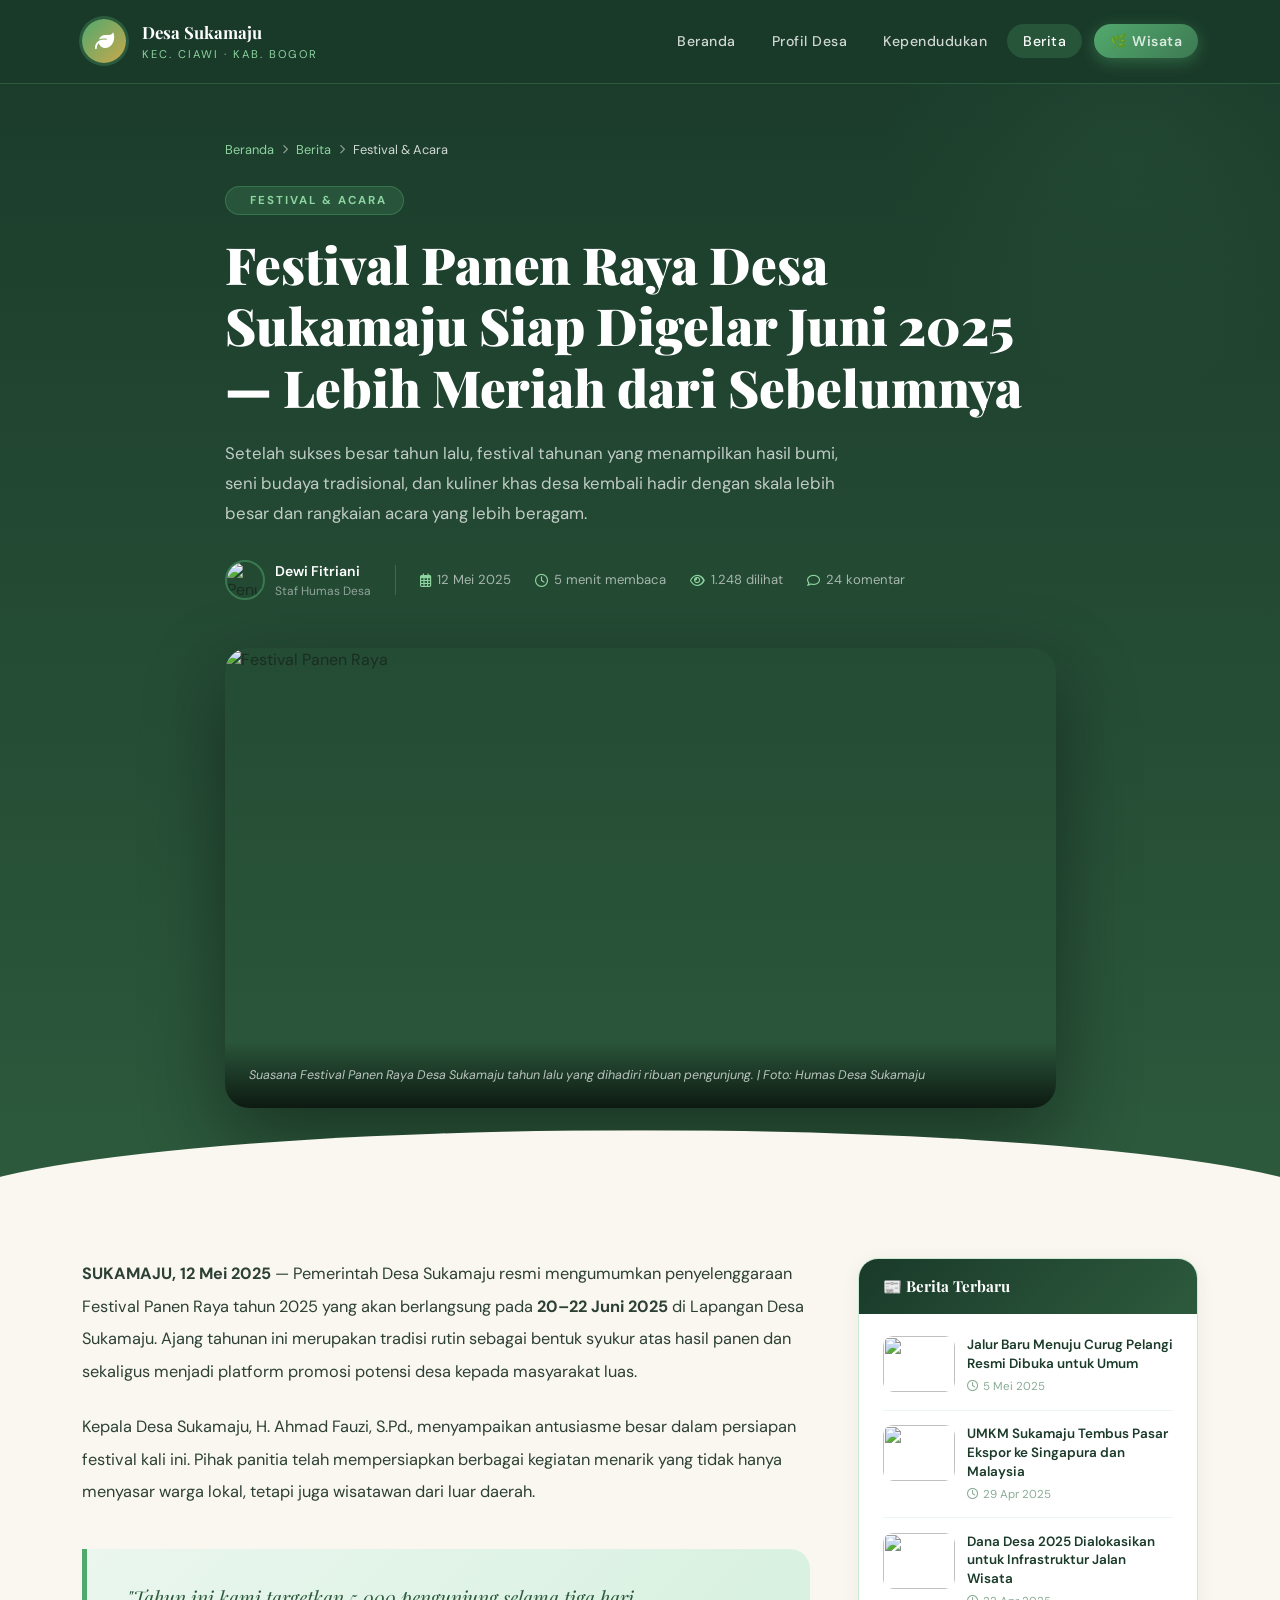
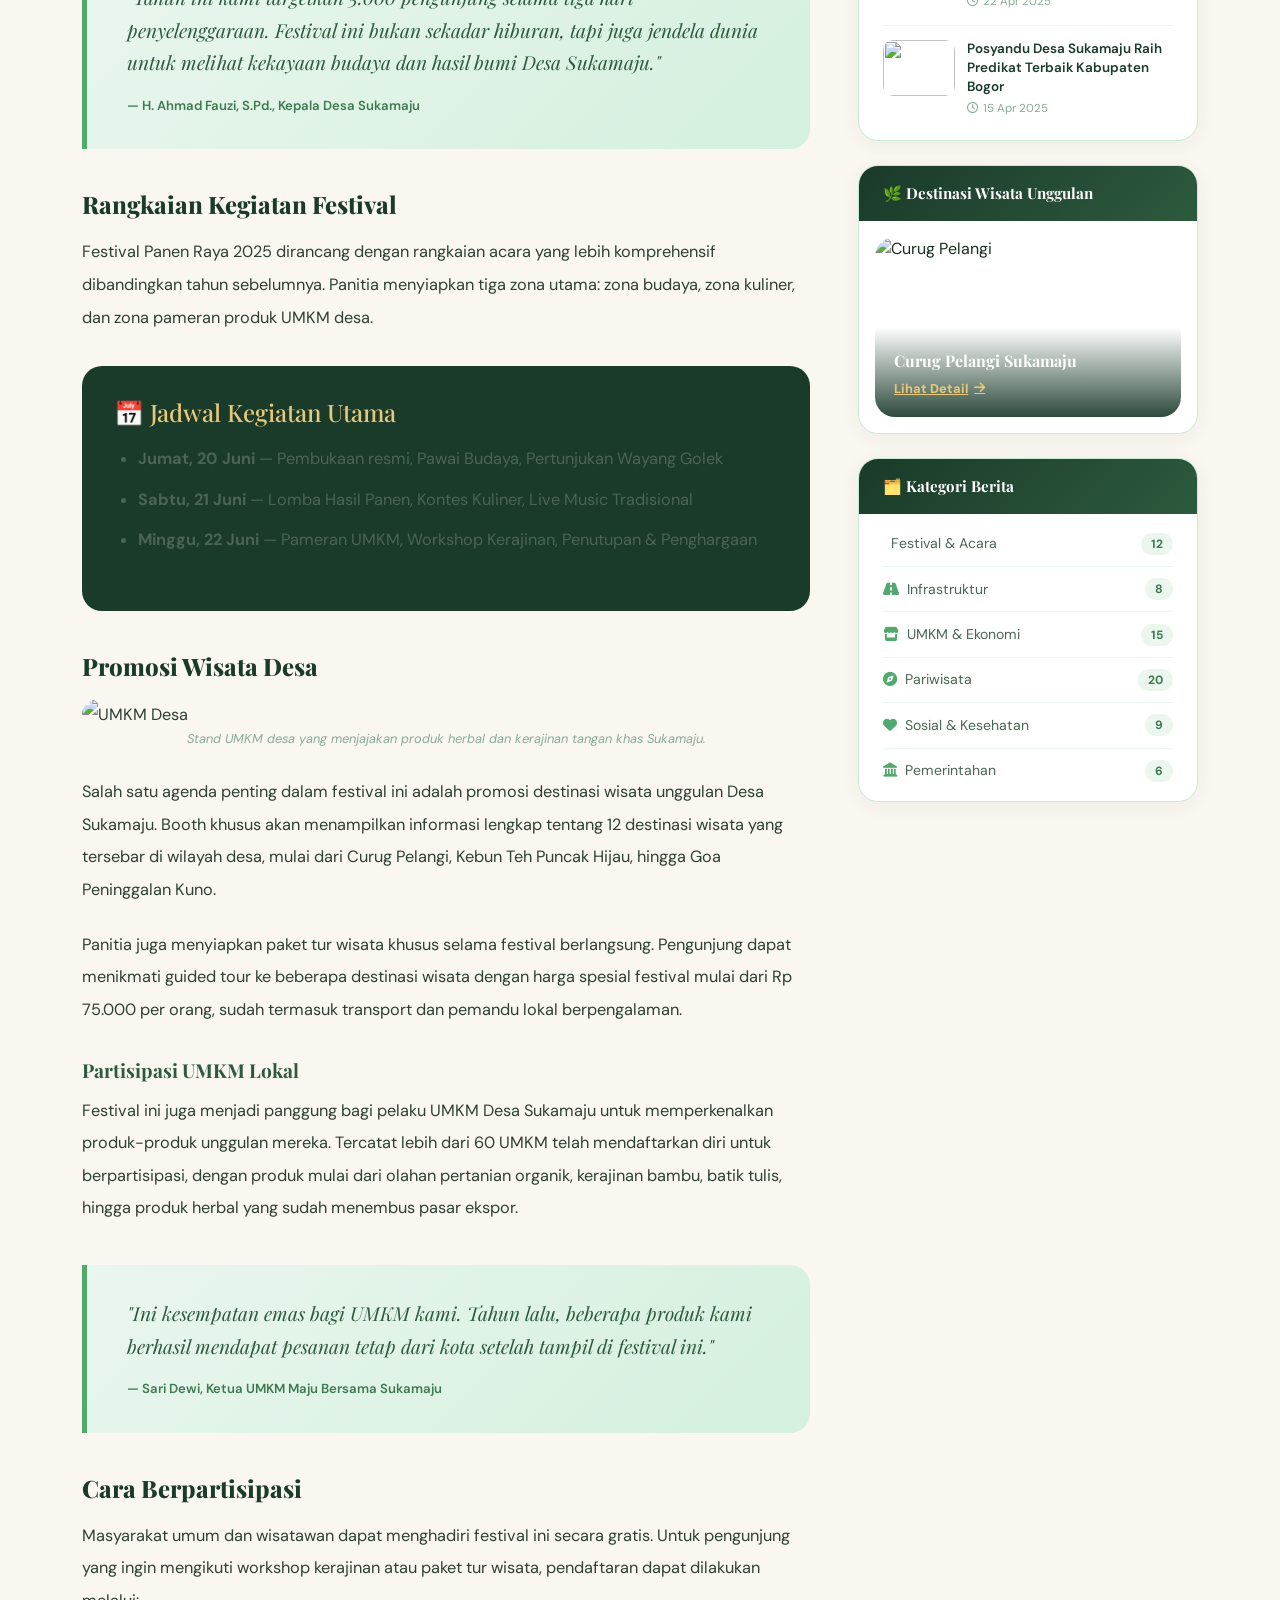
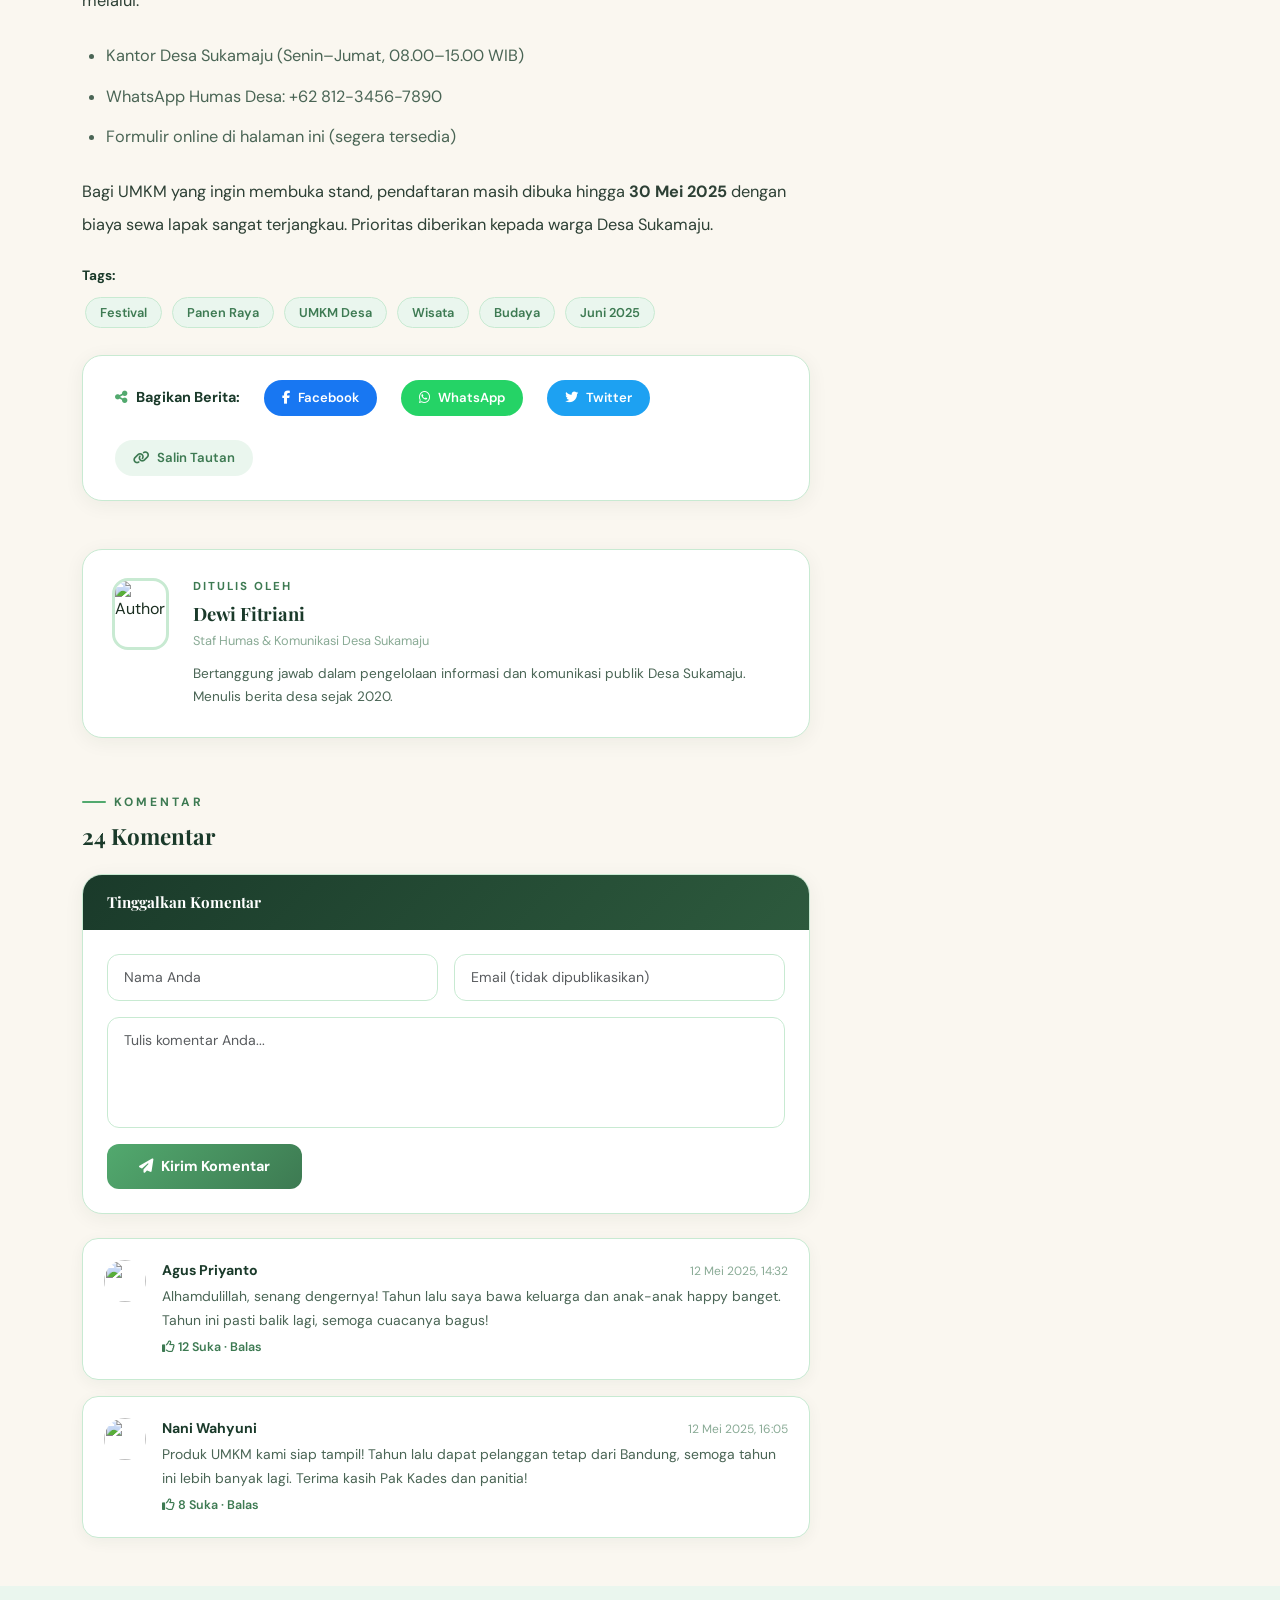
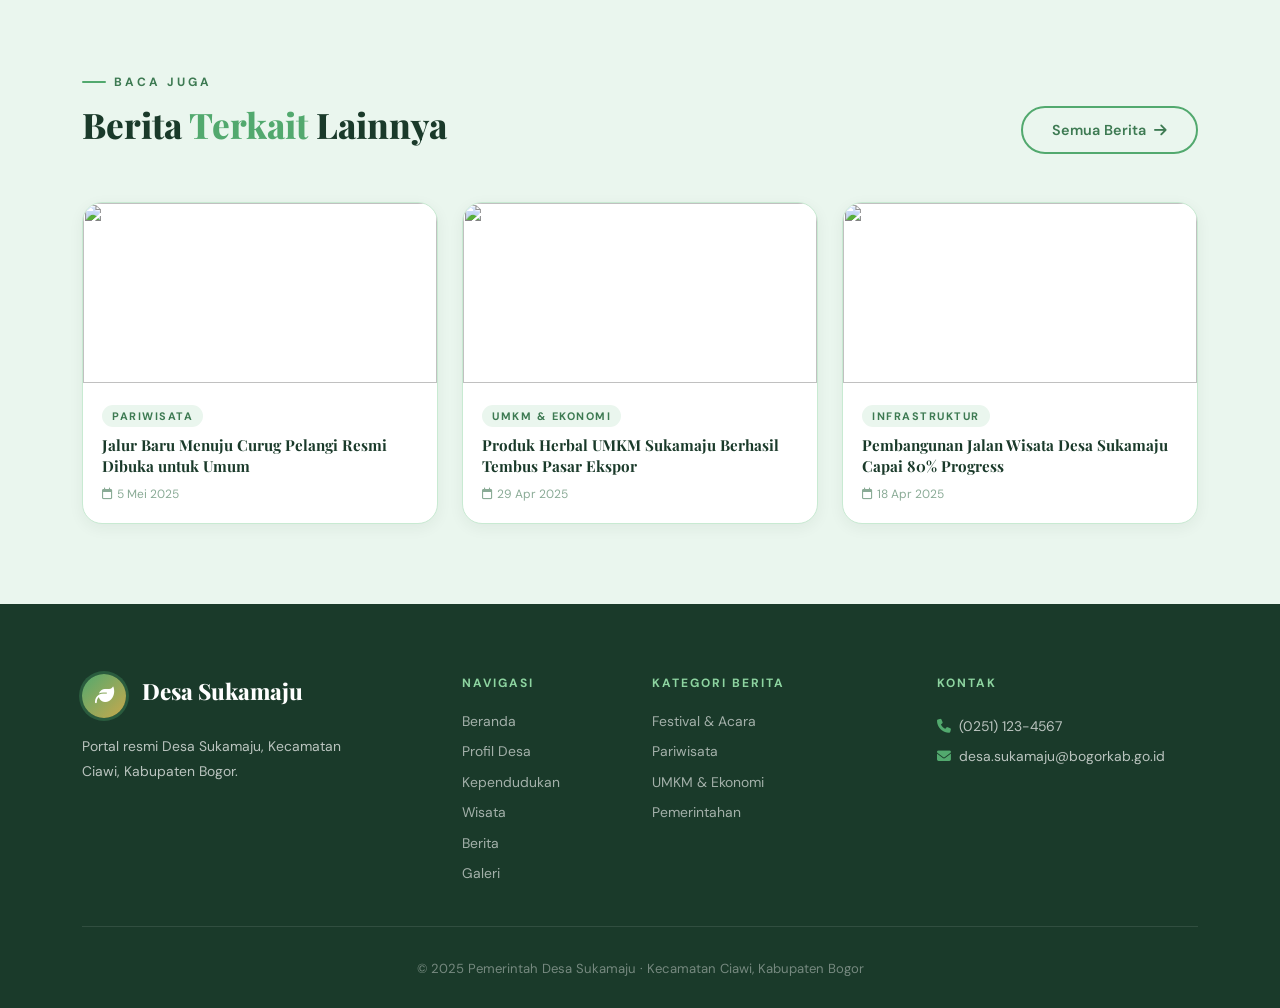
==== commit a4d52f78: "fix karakter aneh" ====
--- a/detail-berita.html
+++ b/detail-berita.html
@@ -3,7 +3,7 @@
 <head>
   <meta charset="UTF-8"/>
   <meta name="viewport" content="width=device-width, initial-scale=1.0"/>
-  <title>Festival Panen Raya Desa Sukamaju â€” Berita Desa</title>
+  <title>Festival Panen Raya Desa Sukamaju — Berita Desa</title>
   <link href="https://cdnjs.cloudflare.com/ajax/libs/bootstrap/5.3.2/css/bootstrap.min.css" rel="stylesheet"/>
   <link href="https://cdnjs.cloudflare.com/ajax/libs/font-awesome/6.5.0/css/all.min.css" rel="stylesheet"/>
   <link href="https://fonts.googleapis.com/css2?family=Playfair+Display:ital,wght@0,400;0,700;0,900;1,400;1,700&family=DM+Sans:wght@300;400;500;600&family=DM+Serif+Display:ital@0;1&display=swap" rel="stylesheet"/>
@@ -21,7 +21,7 @@
         <div class="brand-logo"><i class="fas fa-leaf"></i></div>
         <div>
           <div class="brand-name">Desa Sukamaju</div>
-          <div class="brand-sub">Kec. Ciawi Â· Kab. Bogor</div>
+          <div class="brand-sub">Kec. Ciawi · Kab. Bogor</div>
         </div>
       </a>
       <button class="navbar-toggler border-0" type="button" data-bs-toggle="collapse" data-bs-target="#mainNav">
@@ -33,13 +33,13 @@
           <li class="nav-item"><a class="nav-link" href="index.html#profil">Profil Desa</a></li>
           <li class="nav-item"><a class="nav-link" href="index.html#kependudukan">Kependudukan</a></li>
           <li class="nav-item"><a class="nav-link active" href="lihat-semua-berita.html">Berita</a></li>
-          <li class="nav-item ms-2"><a class="nav-link btn-wisata-nav" href="lihat-semua-wisata.html">ðŸŒ¿ Wisata</a></li>
+          <li class="nav-item ms-2"><a class="nav-link btn-wisata-nav" href="lihat-semua-wisata.html">🌿 Wisata</a></li>
         </ul>
       </div>
     </div>
   </nav>
 
-  <!-- â”€â”€ HERO ARTIKEL â”€â”€ -->
+  <!-- ── HERO ARTIKEL ── -->
   <section class="hero-artikel">
     <div class="hero-artikel-inner">
       <div class="container">
@@ -58,7 +58,7 @@
               <i class="fas fa-calendar-star"></i> Festival & Acara
             </div>
             <h1 class="artikel-headline">
-              Festival Panen Raya Desa Sukamaju Siap Digelar Juni 2025 â€” Lebih Meriah dari Sebelumnya
+              Festival Panen Raya Desa Sukamaju Siap Digelar Juni 2025 — Lebih Meriah dari Sebelumnya
             </h1>
             <p class="artikel-lead">
               Setelah sukses besar tahun lalu, festival tahunan yang menampilkan hasil bumi, seni budaya tradisional, dan kuliner khas desa kembali hadir dengan skala lebih besar dan rangkaian acara yang lebih beragam.
@@ -91,7 +91,7 @@
     </div>
   </section>
 
-  <!-- â”€â”€ MAIN CONTENT â”€â”€ -->
+  <!-- ── MAIN CONTENT ── -->
   <div class="container py-5" style="padding-top:50px !important;">
     <div class="row g-5">
 
@@ -101,13 +101,13 @@
         <!-- Article Body -->
         <article class="artikel-body reveal">
 
-          <p><strong>SUKAMAJU, 12 Mei 2025</strong> â€” Pemerintah Desa Sukamaju resmi mengumumkan penyelenggaraan Festival Panen Raya tahun 2025 yang akan berlangsung pada <strong>20â€“22 Juni 2025</strong> di Lapangan Desa Sukamaju. Ajang tahunan ini merupakan tradisi rutin sebagai bentuk syukur atas hasil panen dan sekaligus menjadi platform promosi potensi desa kepada masyarakat luas.</p>
+          <p><strong>SUKAMAJU, 12 Mei 2025</strong> — Pemerintah Desa Sukamaju resmi mengumumkan penyelenggaraan Festival Panen Raya tahun 2025 yang akan berlangsung pada <strong>20–22 Juni 2025</strong> di Lapangan Desa Sukamaju. Ajang tahunan ini merupakan tradisi rutin sebagai bentuk syukur atas hasil panen dan sekaligus menjadi platform promosi potensi desa kepada masyarakat luas.</p>
 
           <p>Kepala Desa Sukamaju, H. Ahmad Fauzi, S.Pd., menyampaikan antusiasme besar dalam persiapan festival kali ini. Pihak panitia telah mempersiapkan berbagai kegiatan menarik yang tidak hanya menyasar warga lokal, tetapi juga wisatawan dari luar daerah.</p>
 
           <div class="pull-quote">
             "Tahun ini kami targetkan 5.000 pengunjung selama tiga hari penyelenggaraan. Festival ini bukan sekadar hiburan, tapi juga jendela dunia untuk melihat kekayaan budaya dan hasil bumi Desa Sukamaju."
-            <cite>â€” H. Ahmad Fauzi, S.Pd., Kepala Desa Sukamaju</cite>
+            <cite>— H. Ahmad Fauzi, S.Pd., Kepala Desa Sukamaju</cite>
           </div>
 
           <h2>Rangkaian Kegiatan Festival</h2>
@@ -115,11 +115,11 @@
           <p>Festival Panen Raya 2025 dirancang dengan rangkaian acara yang lebih komprehensif dibandingkan tahun sebelumnya. Panitia menyiapkan tiga zona utama: zona budaya, zona kuliner, dan zona pameran produk UMKM desa.</p>
 
           <div class="highlight-box">
-            <h4>ðŸ“… Jadwal Kegiatan Utama</h4>
+            <h4>📅 Jadwal Kegiatan Utama</h4>
             <ul>
-              <li><strong>Jumat, 20 Juni</strong> â€” Pembukaan resmi, Pawai Budaya, Pertunjukan Wayang Golek</li>
-              <li><strong>Sabtu, 21 Juni</strong> â€” Lomba Hasil Panen, Kontes Kuliner, Live Music Tradisional</li>
-              <li><strong>Minggu, 22 Juni</strong> â€” Pameran UMKM, Workshop Kerajinan, Penutupan & Penghargaan</li>
+              <li><strong>Jumat, 20 Juni</strong> — Pembukaan resmi, Pawai Budaya, Pertunjukan Wayang Golek</li>
+              <li><strong>Sabtu, 21 Juni</strong> — Lomba Hasil Panen, Kontes Kuliner, Live Music Tradisional</li>
+              <li><strong>Minggu, 22 Juni</strong> — Pameran UMKM, Workshop Kerajinan, Penutupan & Penghargaan</li>
             </ul>
           </div>
 
@@ -138,7 +138,7 @@
 
           <div class="pull-quote">
             "Ini kesempatan emas bagi UMKM kami. Tahun lalu, beberapa produk kami berhasil mendapat pesanan tetap dari kota setelah tampil di festival ini."
-            <cite>â€” Sari Dewi, Ketua UMKM Maju Bersama Sukamaju</cite>
+            <cite>— Sari Dewi, Ketua UMKM Maju Bersama Sukamaju</cite>
           </div>
 
           <h2>Cara Berpartisipasi</h2>
@@ -146,7 +146,7 @@
           <p>Masyarakat umum dan wisatawan dapat menghadiri festival ini secara gratis. Untuk pengunjung yang ingin mengikuti workshop kerajinan atau paket tur wisata, pendaftaran dapat dilakukan melalui:</p>
 
           <ul>
-            <li>Kantor Desa Sukamaju (Seninâ€“Jumat, 08.00â€“15.00 WIB)</li>
+            <li>Kantor Desa Sukamaju (Senin–Jumat, 08.00–15.00 WIB)</li>
             <li>WhatsApp Humas Desa: +62 812-3456-7890</li>
             <li>Formulir online di halaman ini (segera tersedia)</li>
           </ul>
@@ -225,7 +225,7 @@
                     <div style="font-size:0.75rem;color:var(--text-light);">12 Mei 2025, 14:32</div>
                   </div>
                   <p style="font-size:0.87rem;color:var(--text-mid);line-height:1.7;margin:0;">Alhamdulillah, senang dengernya! Tahun lalu saya bawa keluarga dan anak-anak happy banget. Tahun ini pasti balik lagi, semoga cuacanya bagus!</p>
-                  <button style="background:none;border:none;color:var(--green-mid);font-size:0.78rem;font-weight:600;cursor:pointer;padding:6px 0 0;"><i class="far fa-thumbs-up me-1"></i>12 Suka Â· Balas</button>
+                  <button style="background:none;border:none;color:var(--green-mid);font-size:0.78rem;font-weight:600;cursor:pointer;padding:6px 0 0;"><i class="far fa-thumbs-up me-1"></i>12 Suka · Balas</button>
                 </div>
               </div>
             </div>
@@ -238,7 +238,7 @@
                     <div style="font-size:0.75rem;color:var(--text-light);">12 Mei 2025, 16:05</div>
                   </div>
                   <p style="font-size:0.87rem;color:var(--text-mid);line-height:1.7;margin:0;">Produk UMKM kami siap tampil! Tahun lalu dapat pelanggan tetap dari Bandung, semoga tahun ini lebih banyak lagi. Terima kasih Pak Kades dan panitia!</p>
-                  <button style="background:none;border:none;color:var(--green-mid);font-size:0.78rem;font-weight:600;cursor:pointer;padding:6px 0 0;"><i class="far fa-thumbs-up me-1"></i>8 Suka Â· Balas</button>
+                  <button style="background:none;border:none;color:var(--green-mid);font-size:0.78rem;font-weight:600;cursor:pointer;padding:6px 0 0;"><i class="far fa-thumbs-up me-1"></i>8 Suka · Balas</button>
                 </div>
               </div>
             </div>
@@ -253,7 +253,7 @@
 
           <!-- Berita Terbaru -->
           <div class="sidebar-card">
-            <div class="sidebar-header">ðŸ“° Berita Terbaru</div>
+            <div class="sidebar-header">📰 Berita Terbaru</div>
             <div class="sidebar-body" style="padding:0.5rem 1.5rem;">
               <a href="#" class="sidebar-news-item">
                 <img src="https://images.unsplash.com/photo-1473081556163-2a17de81fc97?w=150&q=70" class="sidebar-news-thumb" alt=""/>
@@ -288,7 +288,7 @@
 
           <!-- Wisata promo -->
           <div class="sidebar-card">
-            <div class="sidebar-header">ðŸŒ¿ Destinasi Wisata Unggulan</div>
+            <div class="sidebar-header">🌿 Destinasi Wisata Unggulan</div>
             <div class="sidebar-body" style="padding:1rem;">
               <div class="wisata-promo-card">
                 <img src="https://images.unsplash.com/photo-1506905925346-21bda4d32df4?w=500&q=80" alt="Curug Pelangi"/>
@@ -302,7 +302,7 @@
 
           <!-- Kategori -->
           <div class="sidebar-card">
-            <div class="sidebar-header">ðŸ—‚ï¸ Kategori Berita</div>
+            <div class="sidebar-header">🗂️ Kategori Berita</div>
             <div class="sidebar-body" style="padding:0.5rem 1.5rem;">
               <a href="#" class="cat-link"><span><i class="fas fa-calendar-star me-2" style="color:var(--green-fresh)"></i>Festival & Acara</span><span class="cat-count">12</span></a>
               <a href="#" class="cat-link"><span><i class="fas fa-road me-2" style="color:var(--green-fresh)"></i>Infrastruktur</span><span class="cat-count">8</span></a>
@@ -399,7 +399,7 @@
           </div>
         </div>
       </div>
-      <div class="footer-bottom">Â© 2025 Pemerintah Desa Sukamaju Â· Kecamatan Ciawi, Kabupaten Bogor</div>
+      <div class="footer-bottom">© 2025 Pemerintah Desa Sukamaju · Kecamatan Ciawi, Kabupaten Bogor</div>
     </div>
   </footer>
 
--- a/assets/css/all.css
+++ b/assets/css/all.css
@@ -31,7 +31,7 @@
   overflow-x: hidden;
 }
 
-/* â”€â”€â”€ NAVBAR â”€â”€â”€â”€â”€â”€â”€â”€â”€â”€â”€â”€â”€â”€â”€â”€â”€â”€â”€â”€â”€â”€â”€â”€â”€â”€â”€â”€â”€â”€â”€â”€â”€â”€â”€ */
+/* ─── NAVBAR ─────────────────────────────────── */
 .navbar-desa {
   background: rgba(26, 58, 42, 0.97);
   backdrop-filter: blur(12px);
@@ -110,7 +110,7 @@
   box-shadow: 0 6px 20px rgba(201, 168, 76, 0.4) !important;
 }
 
-/* â”€â”€â”€ HERO â”€â”€â”€â”€â”€â”€â”€â”€â”€â”€â”€â”€â”€â”€â”€â”€â”€â”€â”€â”€â”€â”€â”€â”€â”€â”€â”€â”€â”€â”€â”€â”€â”€â”€â”€â”€â”€ */
+/* ─── HERO ───────────────────────────────────── */
 .hero {
   min-height: 100vh;
   background:
@@ -227,7 +227,7 @@
   animation: fadeUp 0.8s 0.8s ease both;
 }
 
-/* â”€â”€â”€ SCATTERED STATS (Desktop Right Side) â”€â”€â”€ */
+/* ─── SCATTERED STATS (Desktop Right Side) ─── */
 .hero-stats-scattered {
   position: relative;
   height: 320px;
@@ -307,7 +307,7 @@
   animation: bounce 2s infinite;
 }
 
-/* â”€â”€â”€ SECTION HEADERS â”€â”€â”€â”€â”€â”€â”€â”€â”€â”€â”€â”€â”€â”€â”€â”€â”€â”€â”€â”€â”€â”€â”€â”€â”€â”€ */
+/* ─── SECTION HEADERS ────────────────────────── */
 .section-label {
   display: inline-flex;
   align-items: center;
@@ -341,7 +341,7 @@
   font-style: normal;
 }
 
-/* â”€â”€â”€ WISATA HERO SECTION â”€â”€â”€â”€â”€â”€â”€â”€â”€â”€â”€â”€â”€â”€â”€â”€â”€â”€â”€â”€â”€â”€â”€ */
+/* ─── WISATA HERO SECTION ─────────────────────── */
 .wisata-section {
   padding: 100px 0 80px;
   background: var(--cream);
@@ -495,7 +495,7 @@
   font-size: 0.75rem;
 }
 
-/* â”€â”€â”€ PROFIL DESA â”€â”€â”€â”€â”€â”€â”€â”€â”€â”€â”€â”€â”€â”€â”€â”€â”€â”€â”€â”€â”€â”€â”€â”€â”€â”€â”€â”€â”€â”€â”€ */
+/* ─── PROFIL DESA ─────────────────────────────── */
 .profil-section {
   padding: 100px 0;
   background: linear-gradient(135deg, var(--green-deep) 0%, var(--green-dark) 100%);
@@ -721,7 +721,7 @@
   box-shadow: 0 14px 34px rgba(201, 168, 76, 0.34);
 }
 
-/* ─── PROFIL DETAIL PAGE ─────────────────────────────── */
+/* --- PROFIL DETAIL PAGE ------------------------------- */
 .profil-detail-section {
   padding: 90px 0;
   background: var(--cream);
@@ -919,7 +919,7 @@
   display: block;
 }
 
-/* ─── DETAIL KEPENDUDUKAN PAGE ───────────────────────── */
+/* --- DETAIL KEPENDUDUKAN PAGE ------------------------- */
 .kependudukan-detail-section {
   padding: 90px 0;
   background: var(--cream);
@@ -1101,7 +1101,7 @@
   margin-top: 0.75rem;
 }
 
-/* â”€â”€â”€ DATA KEPENDUDUKAN â”€â”€â”€â”€â”€â”€â”€â”€â”€â”€â”€â”€â”€â”€â”€â”€â”€â”€â”€â”€â”€â”€â”€â”€â”€ */
+/* ─── DATA KEPENDUDUKAN ───────────────────────── */
 .data-section {
   padding: 100px 0;
   background: var(--green-mist);
@@ -1211,7 +1211,7 @@
   background: linear-gradient(90deg, var(--green-fresh), var(--green-mid));
 }
 
-/* â”€â”€â”€ BERITA / EVENT â”€â”€â”€â”€â”€â”€â”€â”€â”€â”€â”€â”€â”€â”€â”€â”€â”€â”€â”€â”€â”€â”€â”€â”€â”€â”€â”€â”€ */
+/* ─── BERITA / EVENT ──────────────────────────── */
 .berita-section {
   padding: 100px 0;
   background: var(--cream);
@@ -1292,7 +1292,7 @@
   color: var(--green-fresh);
 }
 
-/* â”€â”€â”€ GALERI â”€â”€â”€â”€â”€â”€â”€â”€â”€â”€â”€â”€â”€â”€â”€â”€â”€â”€â”€â”€â”€â”€â”€â”€â”€â”€â”€â”€â”€â”€â”€â”€â”€â”€â”€â”€ */
+/* ─── GALERI ──────────────────────────────────── */
 .galeri-section {
   padding: 80px 0;
   background: var(--green-mist);
@@ -1346,7 +1346,7 @@
   font-size: 1.5rem;
 }
 
-/* â”€â”€â”€ FOOTER â”€â”€â”€â”€â”€â”€â”€â”€â”€â”€â”€â”€â”€â”€â”€â”€â”€â”€â”€â”€â”€â”€â”€â”€â”€â”€â”€â”€â”€â”€â”€â”€â”€â”€â”€â”€ */
+/* ─── FOOTER ──────────────────────────────────── */
 footer {
   background: var(--green-deep);
   padding: 70px 0 30px;
@@ -1440,7 +1440,7 @@
   transform: translateY(-2px);
 }
 
-/* â”€â”€â”€ UTILITIES â”€â”€â”€â”€â”€â”€â”€â”€â”€â”€â”€â”€â”€â”€â”€â”€â”€â”€â”€â”€â”€â”€â”€â”€â”€â”€â”€â”€â”€â”€â”€â”€â”€ */
+/* ─── UTILITIES ───────────────────────────────── */
 @keyframes fadeUp {
   from {
     opacity: 0;
@@ -1574,10 +1574,10 @@
   opacity: 1;
 }
 
-/* â”€â”€â”€ MOBILE OVERRIDES â”€â”€â”€â”€â”€â”€â”€â”€â”€â”€â”€â”€â”€â”€â”€â”€â”€â”€â”€â”€â”€â”€â”€â”€â”€â”€ */
+/* ─── MOBILE OVERRIDES ────────────────────────── */
 @media (max-width: 991.98px) {
 
-  /* Stats label mobile â€” shadow gelap agar terbaca di atas background apapun */
+  /* Stats label mobile — shadow gelap agar terbaca di atas background apapun */
   .hero-stats .hero-stat-label {
     color: rgba(255, 255, 255, 0.95);
     text-shadow: 0 1px 6px rgba(0, 0, 0, 0.6), 0 0 12px rgba(0, 0, 0, 0.4);
@@ -1703,7 +1703,7 @@
     * { margin: 0; padding: 0; box-sizing: border-box; }
     body { font-family: 'DM Sans', sans-serif; background: var(--cream); color: var(--text-dark); overflow-x: hidden; }
 
-    /* â”€â”€ NAVBAR â”€â”€ */
+    /* ── NAVBAR ── */
     .navbar-desa {
       background: rgba(26,58,42,0.97);
       backdrop-filter: blur(12px);
@@ -1717,7 +1717,7 @@
     .navbar-desa .nav-link:hover { color: white !important; background: rgba(82,169,110,0.25); }
     .btn-wisata-nav { background: linear-gradient(135deg, var(--green-fresh), var(--green-mid)); color: white !important; border-radius: 50px !important; padding: 0.4rem 1.2rem !important; font-weight: 600 !important; }
 
-    /* â”€â”€ HERO ARTIKEL â”€â”€ */
+    /* ── HERO ARTIKEL ── */
     .hero-artikel {
       padding-top: 80px;
       background: linear-gradient(180deg, var(--green-deep) 0%, var(--green-dark) 100%);
@@ -1803,7 +1803,7 @@
       font-style: italic;
     }
 
-    /* â”€â”€ READING PROGRESS â”€â”€ */
+    /* ── READING PROGRESS ── */
     .reading-progress {
       position: fixed; top: 0; left: 0; right: 0;
       height: 3px; background: transparent; z-index: 1001;
@@ -1814,7 +1814,7 @@
       width: 0%; transition: width 0.1s linear;
     }
 
-    /* â”€â”€ ARTICLE BODY â”€â”€ */
+    /* ── ARTICLE BODY ── */
     .artikel-body {
       font-family: 'DM Sans', sans-serif;
       font-size: 1.02rem; line-height: 2;
@@ -1867,7 +1867,7 @@
     .highlight-box ul { color: rgba(255,255,255,0.8); }
     .highlight-box ul li { margin-bottom: 0.5rem; }
 
-    /* â”€â”€ SHARE BAR â”€â”€ */
+    /* ── SHARE BAR ── */
     .share-bar {
       background: white; border-radius: 20px;
       padding: 1.5rem 2rem;
@@ -1890,7 +1890,7 @@
     .share-copy { background: var(--green-mist); color: var(--green-mid); }
     .share-btn:hover { transform: translateY(-2px); filter: brightness(1.1); }
 
-    /* â”€â”€ TAGS â”€â”€ */
+    /* ── TAGS ── */
     .tag-pill {
       display: inline-block;
       background: var(--green-mist); color: var(--green-mid);
@@ -1901,7 +1901,7 @@
     }
     .tag-pill:hover { background: var(--green-fresh); color: white; border-color: var(--green-fresh); }
 
-    /* â”€â”€ SIDEBAR â”€â”€ */
+    /* ── SIDEBAR ── */
     .sidebar-card {
       background: white; border-radius: 20px;
       border: 1px solid var(--green-pale);
@@ -1965,7 +1965,7 @@
       border-radius: 50px; padding: 2px 10px; font-size: 0.75rem; font-weight: 700;
     }
 
-    /* â”€â”€ BERITA LAINNYA â”€â”€ */
+    /* ── BERITA LAINNYA ── */
     .related-card {
       background: white; border-radius: 20px; overflow: hidden;
       border: 1px solid var(--green-pale);
@@ -1981,7 +1981,7 @@
     .related-title { font-family: 'Playfair Display', serif; font-size: 0.95rem; font-weight: 700; color: var(--green-deep); line-height: 1.4; margin-bottom: 0.5rem; }
     .related-date { font-size: 0.75rem; color: var(--text-light); }
 
-    /* â”€â”€ FOOTER â”€â”€ */
+    /* ── FOOTER ── */
     footer { background: var(--green-deep); padding: 50px 0 25px; color: rgba(255,255,255,0.7); }
     .footer-bottom { font-size: 0.82rem; color: rgba(255,255,255,0.4); text-align: center; padding-top: 2rem; border-top: 1px solid rgba(255,255,255,0.1); margin-top: 2rem; }
     .footer-brand { font-family: 'Playfair Display', serif; font-size: 1.2rem; font-weight: 800; color: white; }
@@ -1989,7 +1989,7 @@
     .footer-link:hover { color: var(--green-light); }
     .footer-title { color: var(--green-light); font-size: 0.75rem; letter-spacing: 2px; text-transform: uppercase; font-weight: 700; margin-bottom: 1rem; }
 
-    /* â”€â”€ UTILS â”€â”€ */
+    /* ── UTILS ── */
     .section-label { display: inline-flex; align-items: center; gap: 8px; color: var(--green-mid); font-size: 0.75rem; letter-spacing: 3px; text-transform: uppercase; font-weight: 700; margin-bottom: 0.8rem; }
     .section-label::before { content: ''; width: 24px; height: 2px; background: var(--green-fresh); border-radius: 2px; }
     .section-title { font-family: 'Playfair Display', serif; font-size: clamp(1.6rem, 3vw, 2.2rem); font-weight: 800; color: var(--green-deep); line-height: 1.2; }
@@ -2037,7 +2037,7 @@
       overflow-x: hidden;
     }
 
-    /* â”€â”€ NAVBAR â”€â”€ */
+    /* ── NAVBAR ── */
     .navbar-desa {
       background: rgba(26, 58, 42, 0.97);
       backdrop-filter: blur(12px);
@@ -2098,7 +2098,7 @@
       font-weight: 600 !important;
     }
 
-    /* â”€â”€ HERO PARALLAX â”€â”€ */
+    /* ── HERO PARALLAX ── */
     .hero-wisata {
       height: 100vh;
       position: relative;
@@ -2226,7 +2226,7 @@
       animation: fadeUp 0.8s 0.6s both;
     }
 
-    /* â”€â”€ FLOATING INFO CARD â”€â”€ */
+    /* ── FLOATING INFO CARD ── */
     .floating-info {
       position: sticky;
       top: 90px;
@@ -2353,7 +2353,7 @@
       background: var(--green-mist);
     }
 
-    /* â”€â”€ CONTENT SECTIONS â”€â”€ */
+    /* ── CONTENT SECTIONS ── */
     .detail-section {
       padding: 80px 0;
     }
@@ -2901,7 +2901,7 @@
       overflow-x: hidden;
     }
 
-    /* â”€â”€â”€ NAVBAR â”€â”€â”€â”€â”€â”€â”€â”€â”€â”€â”€â”€â”€â”€â”€â”€â”€â”€â”€â”€â”€â”€â”€â”€â”€â”€â”€â”€â”€â”€â”€â”€â”€â”€â”€ */
+    /* ─── NAVBAR ─────────────────────────────────── */
     .navbar-desa {
       background: rgba(26, 58, 42, 0.97);
       backdrop-filter: blur(12px);
@@ -2980,7 +2980,7 @@
       box-shadow: 0 6px 20px rgba(201, 168, 76, 0.4) !important;
     }
 
-    /* â”€â”€â”€ PAGE HEADER â”€â”€â”€â”€â”€â”€â”€â”€â”€â”€â”€â”€â”€â”€â”€â”€â”€â”€â”€â”€â”€â”€â”€â”€â”€â”€â”€â”€â”€â”€â”€â”€â”€ */
+    /* ─── PAGE HEADER ───────────────────────────────── */
     .page-header {
       background: linear-gradient(rgba(26, 58, 42, 0.85), rgba(26, 58, 42, 0.85)), url('https://images.unsplash.com/photo-1544644181-1484b3fdfc62?w=1600&q=80') center/cover no-repeat;
       padding: 180px 0 100px;
@@ -3047,7 +3047,7 @@
       animation: fadeUp 0.8s 0.4s ease both;
     }
 
-    /* â”€â”€â”€ FILTER & SORT â”€â”€â”€â”€â”€â”€â”€â”€â”€â”€â”€â”€â”€â”€â”€â”€â”€â”€â”€â”€â”€â”€â”€â”€â”€â”€â”€â”€â”€â”€ */
+    /* ─── FILTER & SORT ────────────────────────────── */
     .filter-wrapper {
       background: white;
       border-radius: 20px;
@@ -3119,7 +3119,7 @@
       color: var(--text-light);
     }
 
-    /* â”€â”€â”€ BERITA CARDS â”€â”€â”€â”€â”€â”€â”€â”€â”€â”€â”€â”€â”€â”€â”€â”€â”€â”€â”€â”€â”€â”€â”€â”€â”€â”€â”€â”€â”€ */
+    /* ─── BERITA CARDS ───────────────────────────── */
     .berita-grid-section {
       padding: 60px 0 100px;
     }
@@ -3222,7 +3222,7 @@
       color: var(--green-fresh);
     }
 
-    /* â”€â”€â”€ PAGINATION â”€â”€â”€â”€â”€â”€â”€â”€â”€â”€â”€â”€â”€â”€â”€â”€â”€â”€â”€â”€â”€â”€â”€â”€â”€â”€â”€â”€â”€â”€â”€ */
+    /* ─── PAGINATION ─────────────────────────────── */
     .pagination-custom {
       display: flex;
       justify-content: center;
@@ -3258,7 +3258,7 @@
       box-shadow: 0 4px 15px rgba(82, 169, 110, 0.3);
     }
 
-    /* â”€â”€â”€ FOOTER â”€â”€â”€â”€â”€â”€â”€â”€â”€â”€â”€â”€â”€â”€â”€â”€â”€â”€â”€â”€â”€â”€â”€â”€â”€â”€â”€â”€â”€â”€â”€â”€â”€â”€â”€â”€ */
+    /* ─── FOOTER ──────────────────────────────────── */
     footer {
       background: var(--green-deep);
       padding: 70px 0 30px;
@@ -3389,7 +3389,7 @@
       overflow-x: hidden;
     }
 
-    /* â”€â”€â”€ NAVBAR â”€â”€â”€â”€â”€â”€â”€â”€â”€â”€â”€â”€â”€â”€â”€â”€â”€â”€â”€â”€â”€â”€â”€â”€â”€â”€â”€â”€â”€â”€â”€â”€â”€â”€â”€ */
+    /* ─── NAVBAR ─────────────────────────────────── */
     .navbar-desa {
       background: rgba(26, 58, 42, 0.97);
       backdrop-filter: blur(12px);
@@ -3468,7 +3468,7 @@
       box-shadow: 0 6px 20px rgba(201, 168, 76, 0.4) !important;
     }
 
-    /* â”€â”€â”€ PAGE HEADER â”€â”€â”€â”€â”€â”€â”€â”€â”€â”€â”€â”€â”€â”€â”€â”€â”€â”€â”€â”€â”€â”€â”€â”€â”€â”€â”€â”€â”€â”€â”€â”€â”€ */
+    /* ─── PAGE HEADER ───────────────────────────────── */
     .page-header {
       background: linear-gradient(rgba(26, 58, 42, 0.85), rgba(26, 58, 42, 0.85)), url('https://images.unsplash.com/photo-1506905925346-21bda4d32df4?w=1600&q=80') center/cover no-repeat;
       padding: 180px 0 100px;
@@ -3535,7 +3535,7 @@
       animation: fadeUp 0.8s 0.4s ease both;
     }
 
-    /* â”€â”€â”€ FILTER â”€â”€â”€â”€â”€â”€â”€â”€â”€â”€â”€â”€â”€â”€â”€â”€â”€â”€â”€â”€â”€â”€â”€â”€â”€â”€â”€â”€â”€â”€ */
+    /* ─── FILTER ────────────────────────────── */
     .filter-wrapper {
       display: flex;
       flex-wrap: wrap;
@@ -3565,7 +3565,7 @@
       box-shadow: 0 4px 15px rgba(26, 58, 42, 0.2);
     }
 
-    /* â”€â”€â”€ GALLERY GRID â”€â”€â”€â”€â”€â”€â”€â”€â”€â”€â”€â”€â”€â”€â”€â”€â”€â”€â”€â”€â”€â”€â”€â”€â”€â”€â”€â”€â”€ */
+    /* ─── GALLERY GRID ───────────────────────────── */
     .gallery-section {
       padding: 40px 0 100px;
     }
@@ -3699,7 +3699,7 @@
     }
     .lightbox-close:hover { opacity: 1; }
 
-    /* â”€â”€â”€ FOOTER â”€â”€â”€â”€â”€â”€â”€â”€â”€â”€â”€â”€â”€â”€â”€â”€â”€â”€â”€â”€â”€â”€â”€â”€â”€â”€â”€â”€â”€â”€â”€â”€â”€â”€â”€â”€ */
+    /* ─── FOOTER ──────────────────────────────────── */
     footer {
       background: var(--green-deep);
       padding: 70px 0 30px;
@@ -3814,7 +3814,7 @@
       overflow-x: hidden;
     }
 
-    /* â”€â”€â”€ NAVBAR â”€â”€â”€â”€â”€â”€â”€â”€â”€â”€â”€â”€â”€â”€â”€â”€â”€â”€â”€â”€â”€â”€â”€â”€â”€â”€â”€â”€â”€â”€â”€â”€â”€â”€â”€ */
+    /* ─── NAVBAR ─────────────────────────────────── */
     .navbar-desa {
       background: rgba(26, 58, 42, 0.97);
       backdrop-filter: blur(12px);
@@ -3893,7 +3893,7 @@
       box-shadow: 0 6px 20px rgba(201, 168, 76, 0.4) !important;
     }
 
-    /* â”€â”€â”€ PAGE HEADER â”€â”€â”€â”€â”€â”€â”€â”€â”€â”€â”€â”€â”€â”€â”€â”€â”€â”€â”€â”€â”€â”€â”€â”€â”€â”€â”€â”€â”€â”€â”€â”€â”€ */
+    /* ─── PAGE HEADER ───────────────────────────────── */
     .page-header {
       background: linear-gradient(rgba(26, 58, 42, 0.85), rgba(26, 58, 42, 0.85)), url('https://images.unsplash.com/photo-1506905925346-21bda4d32df4?w=1600&q=80') center/cover no-repeat;
       padding: 180px 0 100px;
@@ -3960,7 +3960,7 @@
       animation: fadeUp 0.8s 0.4s ease both;
     }
 
-    /* â”€â”€â”€ FILTER & SORT â”€â”€â”€â”€â”€â”€â”€â”€â”€â”€â”€â”€â”€â”€â”€â”€â”€â”€â”€â”€â”€â”€â”€â”€â”€â”€â”€â”€â”€â”€ */
+    /* ─── FILTER & SORT ────────────────────────────── */
     .filter-wrapper {
       background: white;
       border-radius: 20px;
@@ -4032,7 +4032,7 @@
       color: var(--text-light);
     }
 
-    /* â”€â”€â”€ WISATA CARDS â”€â”€â”€â”€â”€â”€â”€â”€â”€â”€â”€â”€â”€â”€â”€â”€â”€â”€â”€â”€â”€â”€â”€â”€â”€â”€â”€â”€â”€ */
+    /* ─── WISATA CARDS ───────────────────────────── */
     .wisata-grid-section {
       padding: 60px 0 100px;
     }
@@ -4165,7 +4165,7 @@
       font-size: 0.95rem;
     }
 
-    /* â”€â”€â”€ PAGINATION â”€â”€â”€â”€â”€â”€â”€â”€â”€â”€â”€â”€â”€â”€â”€â”€â”€â”€â”€â”€â”€â”€â”€â”€â”€â”€â”€â”€â”€â”€â”€ */
+    /* ─── PAGINATION ─────────────────────────────── */
     .pagination-custom {
       display: flex;
       justify-content: center;
@@ -4201,7 +4201,7 @@
       box-shadow: 0 4px 15px rgba(82, 169, 110, 0.3);
     }
 
-    /* â”€â”€â”€ FOOTER â”€â”€â”€â”€â”€â”€â”€â”€â”€â”€â”€â”€â”€â”€â”€â”€â”€â”€â”€â”€â”€â”€â”€â”€â”€â”€â”€â”€â”€â”€â”€â”€â”€â”€â”€â”€ */
+    /* ─── FOOTER ──────────────────────────────────── */
     footer {
       background: var(--green-deep);
       padding: 70px 0 30px;
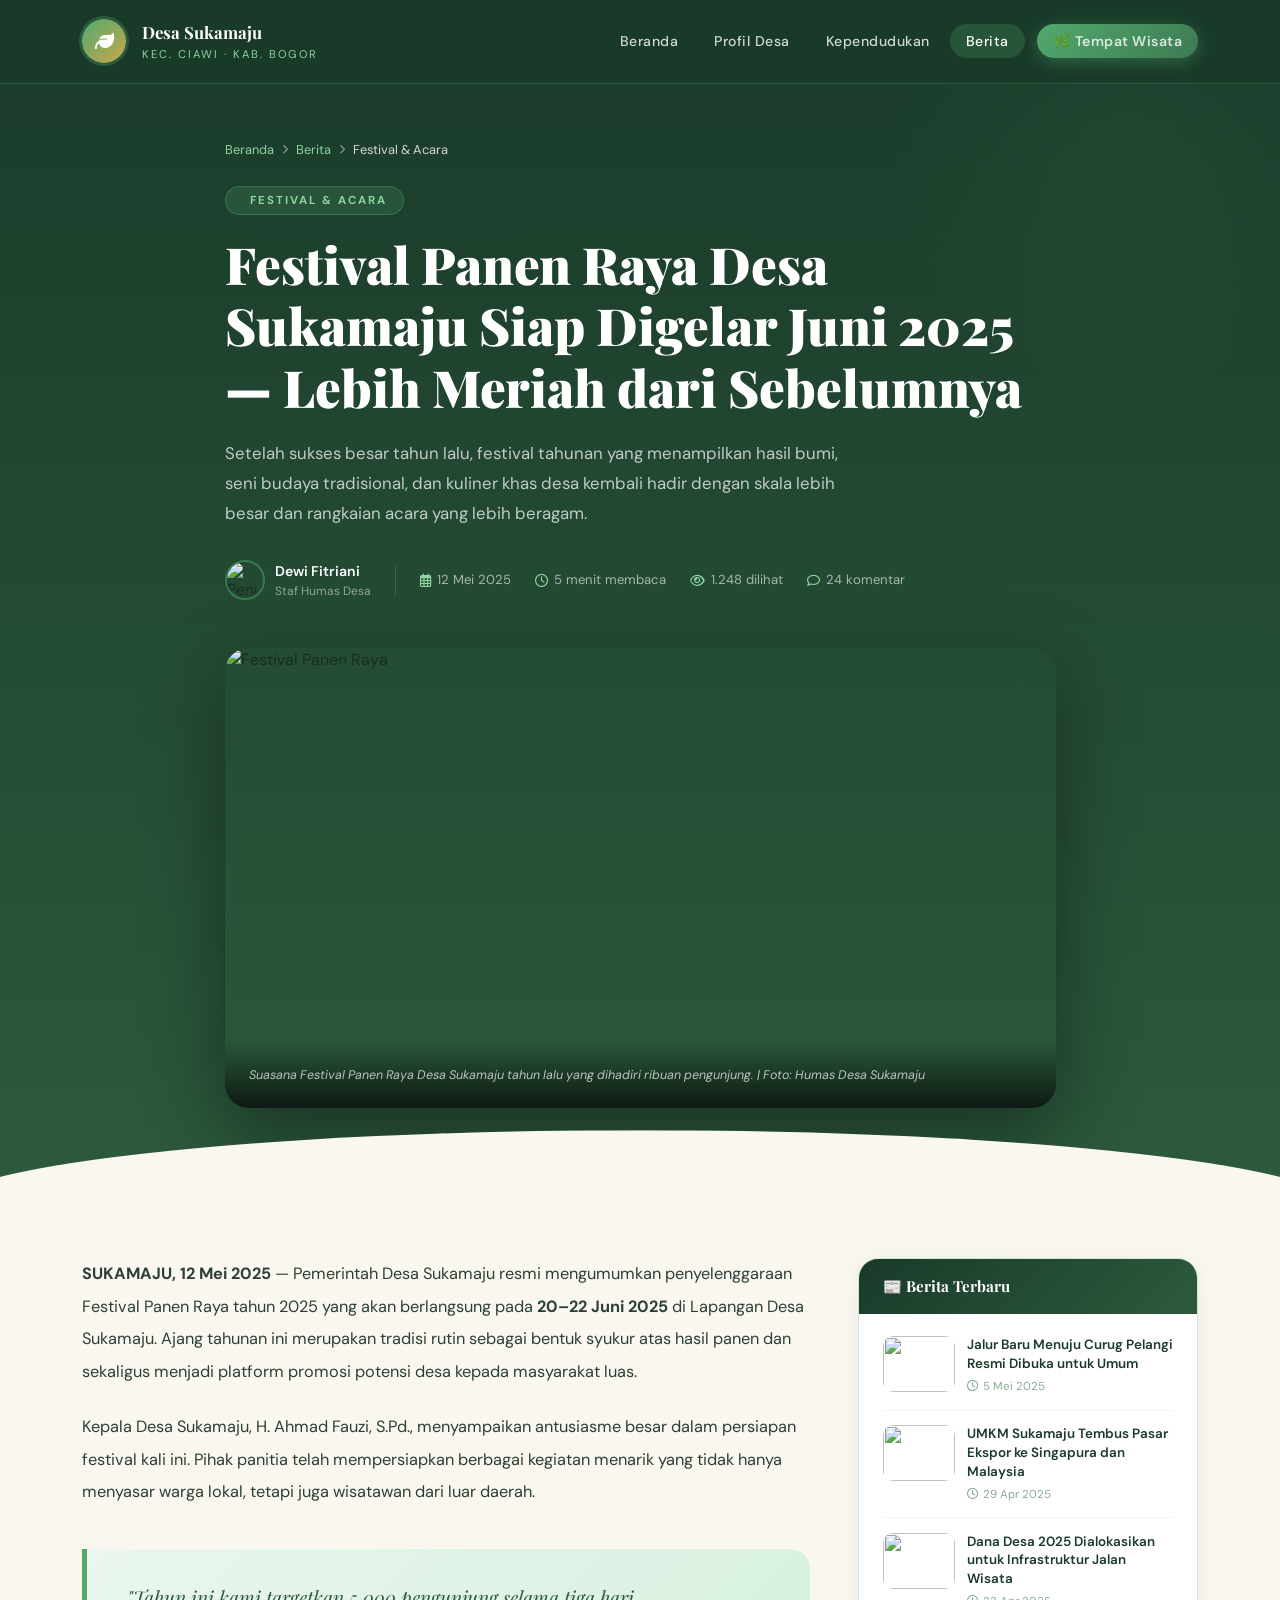
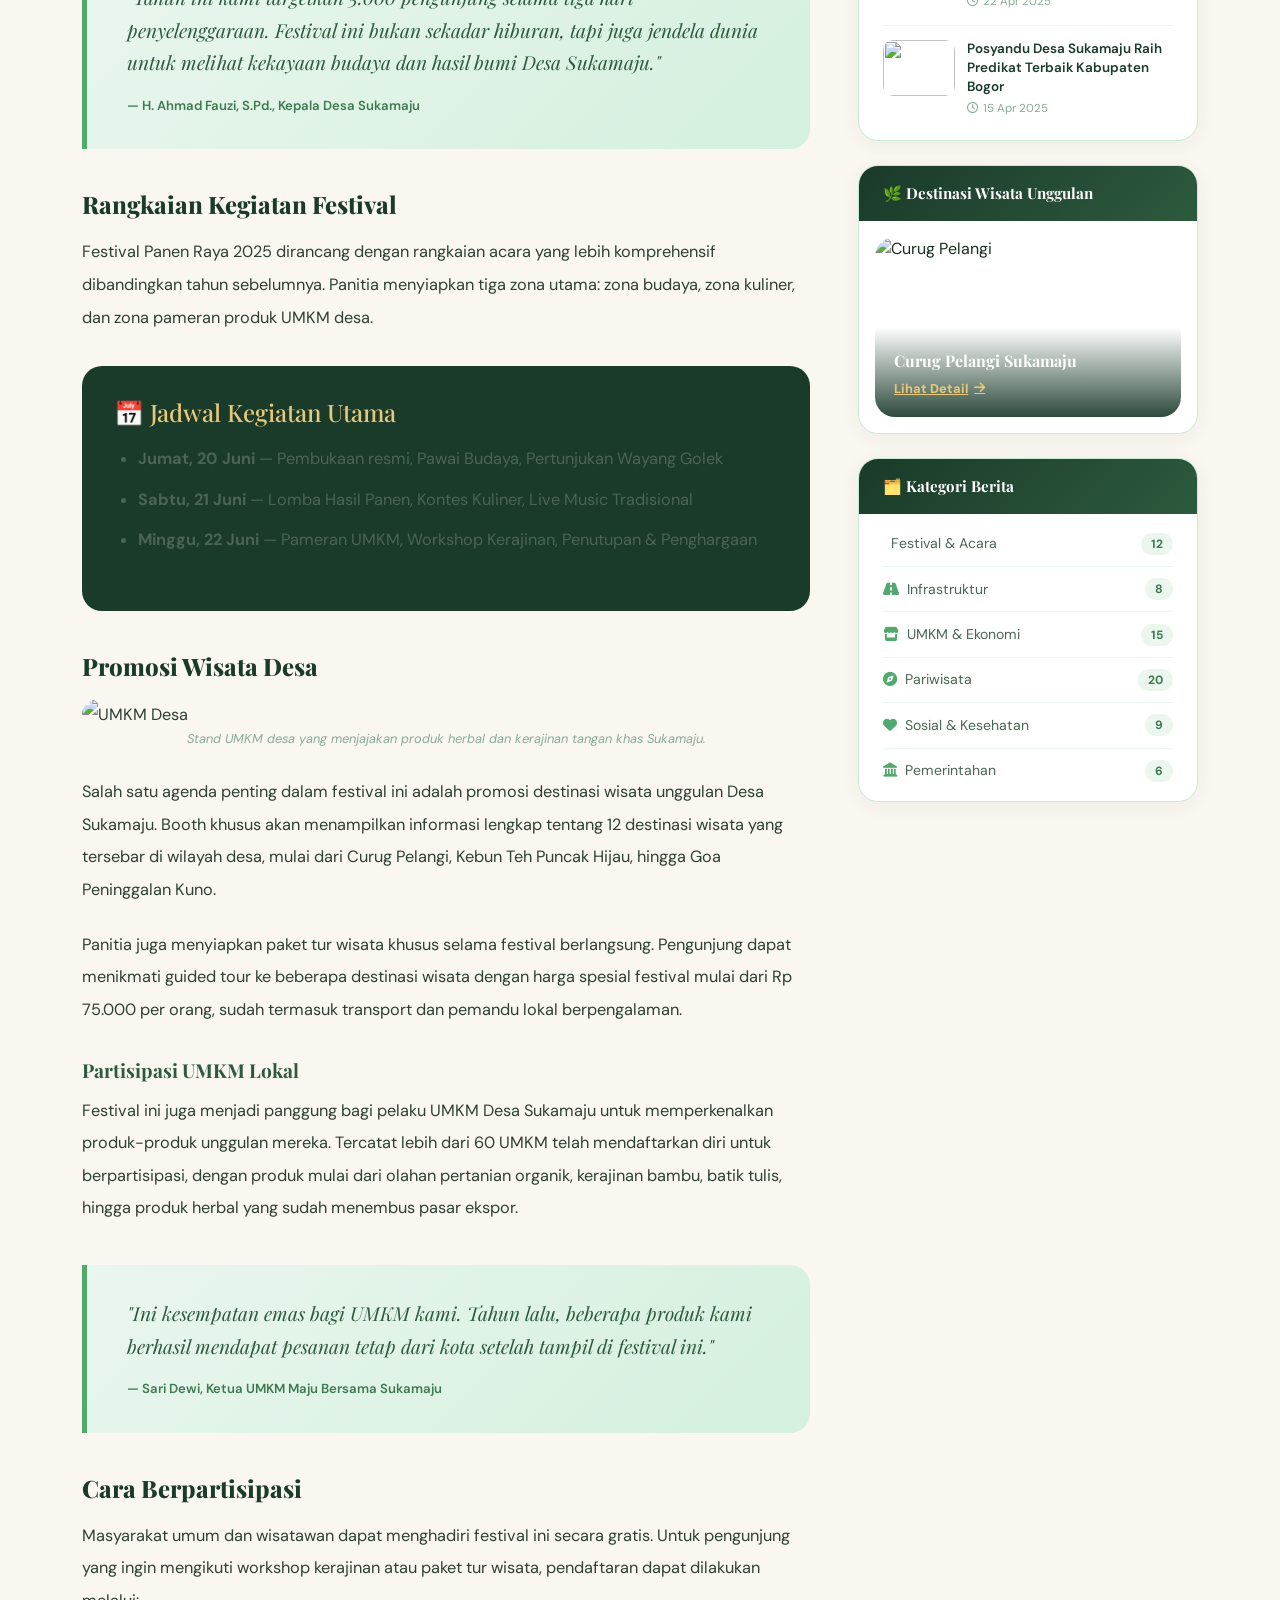
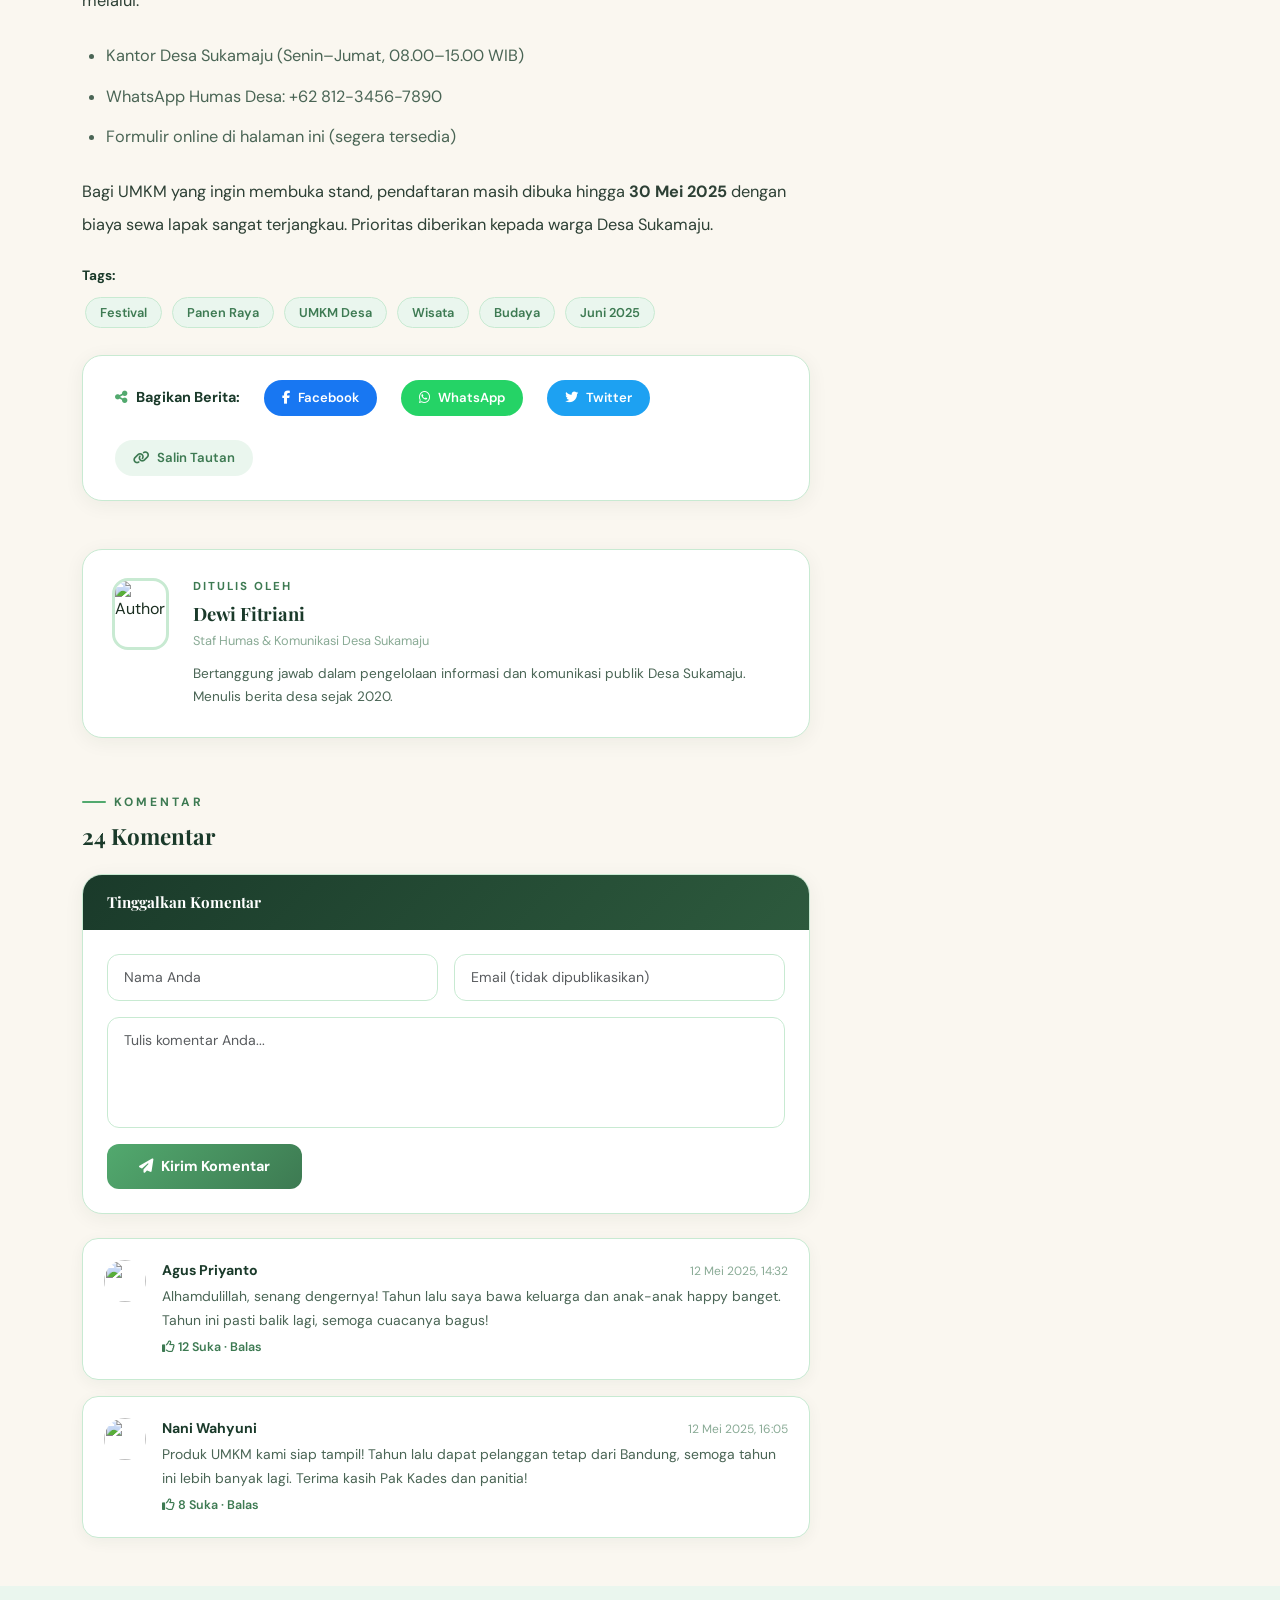
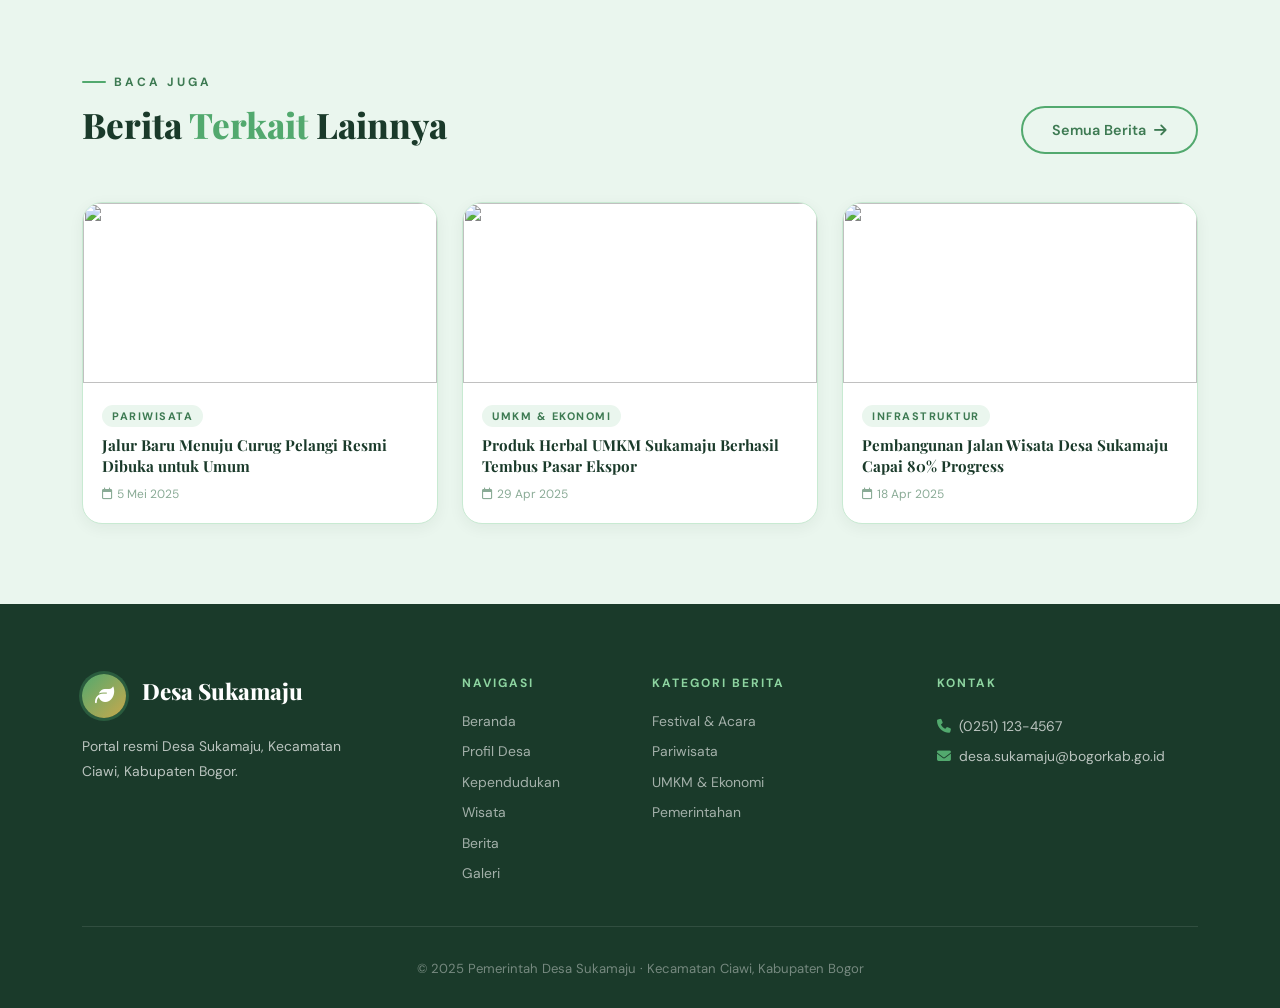
==== commit 14405334: "edit navbar" ====
--- a/detail-berita.html
+++ b/detail-berita.html
@@ -1,410 +1,896 @@
-﻿<!DOCTYPE html>
+﻿<!doctype html>
 <html lang="id">
-<head>
-  <meta charset="UTF-8"/>
-  <meta name="viewport" content="width=device-width, initial-scale=1.0"/>
-  <title>Festival Panen Raya Desa Sukamaju — Berita Desa</title>
-  <link href="https://cdnjs.cloudflare.com/ajax/libs/bootstrap/5.3.2/css/bootstrap.min.css" rel="stylesheet"/>
-  <link href="https://cdnjs.cloudflare.com/ajax/libs/font-awesome/6.5.0/css/all.min.css" rel="stylesheet"/>
-  <link href="https://fonts.googleapis.com/css2?family=Playfair+Display:ital,wght@0,400;0,700;0,900;1,400;1,700&family=DM+Sans:wght@300;400;500;600&family=DM+Serif+Display:ital@0;1&display=swap" rel="stylesheet"/>
-  <link rel="stylesheet" href="assets/css/all.css" />
-</head>
-<body>
-
-  <!-- Reading progress -->
-  <div class="reading-progress"><div class="reading-progress-bar" id="progressBar"></div></div>
-
-  <!-- NAVBAR -->
-  <nav class="navbar-desa navbar navbar-expand-lg">
-    <div class="container">
-      <a class="navbar-brand d-flex align-items-center gap-3 text-decoration-none" href="#">
-        <div class="brand-logo"><i class="fas fa-leaf"></i></div>
-        <div>
-          <div class="brand-name">Desa Sukamaju</div>
-          <div class="brand-sub">Kec. Ciawi · Kab. Bogor</div>
-        </div>
-      </a>
-      <button class="navbar-toggler border-0" type="button" data-bs-toggle="collapse" data-bs-target="#mainNav">
-        <span style="color:white;font-size:1.3rem;"><i class="fas fa-bars"></i></span>
-      </button>
-      <div class="collapse navbar-collapse" id="mainNav">
-        <ul class="navbar-nav ms-auto align-items-center gap-1">
-          <li class="nav-item"><a class="nav-link" href="index.html">Beranda</a></li>
-          <li class="nav-item"><a class="nav-link" href="index.html#profil">Profil Desa</a></li>
-          <li class="nav-item"><a class="nav-link" href="index.html#kependudukan">Kependudukan</a></li>
-          <li class="nav-item"><a class="nav-link active" href="lihat-semua-berita.html">Berita</a></li>
-          <li class="nav-item ms-2"><a class="nav-link btn-wisata-nav" href="lihat-semua-wisata.html">🌿 Wisata</a></li>
-        </ul>
-      </div>
+  <head>
+    <meta charset="UTF-8" />
+    <meta name="viewport" content="width=device-width, initial-scale=1.0" />
+    <title>Festival Panen Raya Desa Sukamaju — Berita Desa</title>
+    <link
+      href="https://cdnjs.cloudflare.com/ajax/libs/bootstrap/5.3.2/css/bootstrap.min.css"
+      rel="stylesheet"
+    />
+    <link
+      href="https://cdnjs.cloudflare.com/ajax/libs/font-awesome/6.5.0/css/all.min.css"
+      rel="stylesheet"
+    />
+    <link
+      href="https://fonts.googleapis.com/css2?family=Playfair+Display:ital,wght@0,400;0,700;0,900;1,400;1,700&family=DM+Sans:wght@300;400;500;600&family=DM+Serif+Display:ital@0;1&display=swap"
+      rel="stylesheet"
+    />
+    <link rel="stylesheet" href="assets/css/all.css" />
+  </head>
+  <body>
+    <!-- Reading progress -->
+    <div class="reading-progress">
+      <div class="reading-progress-bar" id="progressBar"></div>
     </div>
-  </nav>
-
-  <!-- ── HERO ARTIKEL ── -->
-  <section class="hero-artikel">
-    <div class="hero-artikel-inner">
+
+    <!-- NAVBAR -->
+    <nav class="navbar-desa navbar navbar-expand-lg">
       <div class="container">
-        <div class="row justify-content-center">
-          <div class="col-lg-9">
-            <!-- Breadcrumb -->
-            <div class="breadcrumb-artikel">
-              <a href="#">Beranda</a>
-              <i class="fas fa-chevron-right"></i>
-              <a href="#">Berita</a>
-              <i class="fas fa-chevron-right"></i>
-              <span style="color:rgba(255,255,255,0.8);">Festival & Acara</span>
-            </div>
-
-            <div class="artikel-kategori-pill">
-              <i class="fas fa-calendar-star"></i> Festival & Acara
-            </div>
-            <h1 class="artikel-headline">
-              Festival Panen Raya Desa Sukamaju Siap Digelar Juni 2025 — Lebih Meriah dari Sebelumnya
-            </h1>
-            <p class="artikel-lead">
-              Setelah sukses besar tahun lalu, festival tahunan yang menampilkan hasil bumi, seni budaya tradisional, dan kuliner khas desa kembali hadir dengan skala lebih besar dan rangkaian acara yang lebih beragam.
-            </p>
-
-            <!-- Meta info -->
-            <div class="artikel-meta-row">
-              <div class="author-chip">
-                <img src="https://i.pravatar.cc/40?img=33" class="author-avatar" alt="Penulis"/>
-                <div>
-                  <div class="author-name">Dewi Fitriani</div>
-                  <div class="author-role">Staf Humas Desa</div>
-                </div>
-              </div>
-              <div class="meta-divider"></div>
-              <div class="meta-item"><i class="far fa-calendar-alt"></i> 12 Mei 2025</div>
-              <div class="meta-item"><i class="far fa-clock"></i> 5 menit membaca</div>
-              <div class="meta-item"><i class="far fa-eye"></i> 1.248 dilihat</div>
-              <div class="meta-item"><i class="far fa-comment"></i> 24 komentar</div>
-            </div>
-
-            <!-- Hero Image -->
-            <div class="hero-image-wrapper">
-              <img src="https://images.unsplash.com/photo-1464822759023-fed622ff2c3b?w=1200&q=80" alt="Festival Panen Raya"/>
-              <div class="hero-image-caption">Suasana Festival Panen Raya Desa Sukamaju tahun lalu yang dihadiri ribuan pengunjung. | Foto: Humas Desa Sukamaju</div>
-            </div>
-          </div>
+        <a
+          class="navbar-brand d-flex align-items-center gap-3 text-decoration-none"
+          href="#"
+        >
+          <div class="brand-logo"><i class="fas fa-leaf"></i></div>
+          <div>
+            <div class="brand-name">Desa Sukamaju</div>
+            <div class="brand-sub">Kec. Ciawi · Kab. Bogor</div>
+          </div>
+        </a>
+        <button
+          class="navbar-toggler border-0"
+          type="button"
+          data-bs-toggle="collapse"
+          data-bs-target="#mainNav"
+        >
+          <span style="color: white; font-size: 1.3rem"
+            ><i class="fas fa-bars"></i
+          ></span>
+        </button>
+        <div class="collapse navbar-collapse" id="mainNav">
+          <ul class="navbar-nav ms-auto align-items-center gap-1">
+            <li class="nav-item">
+              <a class="nav-link" href="index.html">Beranda</a>
+            </li>
+            <li class="nav-item">
+              <a class="nav-link" href="index.html#profil">Profil Desa</a>
+            </li>
+            <li class="nav-item">
+              <a class="nav-link" href="index.html#kependudukan"
+                >Kependudukan</a
+              >
+            </li>
+            <li class="nav-item">
+              <a class="nav-link active" href="lihat-semua-berita.html"
+                >Berita</a
+              >
+            </li>
+            <li class="nav-item ms-2">
+              <a class="nav-link btn-wisata-nav" href="lihat-semua-wisata.html"
+                >🌿 Tempat Wisata</a
+              >
+            </li>
+          </ul>
         </div>
       </div>
-    </div>
-  </section>
-
-  <!-- ── MAIN CONTENT ── -->
-  <div class="container py-5" style="padding-top:50px !important;">
-    <div class="row g-5">
-
-      <!-- ARTICLE CONTENT -->
-      <div class="col-lg-8">
-
-        <!-- Article Body -->
-        <article class="artikel-body reveal">
-
-          <p><strong>SUKAMAJU, 12 Mei 2025</strong> — Pemerintah Desa Sukamaju resmi mengumumkan penyelenggaraan Festival Panen Raya tahun 2025 yang akan berlangsung pada <strong>20–22 Juni 2025</strong> di Lapangan Desa Sukamaju. Ajang tahunan ini merupakan tradisi rutin sebagai bentuk syukur atas hasil panen dan sekaligus menjadi platform promosi potensi desa kepada masyarakat luas.</p>
-
-          <p>Kepala Desa Sukamaju, H. Ahmad Fauzi, S.Pd., menyampaikan antusiasme besar dalam persiapan festival kali ini. Pihak panitia telah mempersiapkan berbagai kegiatan menarik yang tidak hanya menyasar warga lokal, tetapi juga wisatawan dari luar daerah.</p>
-
-          <div class="pull-quote">
-            "Tahun ini kami targetkan 5.000 pengunjung selama tiga hari penyelenggaraan. Festival ini bukan sekadar hiburan, tapi juga jendela dunia untuk melihat kekayaan budaya dan hasil bumi Desa Sukamaju."
-            <cite>— H. Ahmad Fauzi, S.Pd., Kepala Desa Sukamaju</cite>
-          </div>
-
-          <h2>Rangkaian Kegiatan Festival</h2>
-
-          <p>Festival Panen Raya 2025 dirancang dengan rangkaian acara yang lebih komprehensif dibandingkan tahun sebelumnya. Panitia menyiapkan tiga zona utama: zona budaya, zona kuliner, dan zona pameran produk UMKM desa.</p>
-
-          <div class="highlight-box">
-            <h4>📅 Jadwal Kegiatan Utama</h4>
-            <ul>
-              <li><strong>Jumat, 20 Juni</strong> — Pembukaan resmi, Pawai Budaya, Pertunjukan Wayang Golek</li>
-              <li><strong>Sabtu, 21 Juni</strong> — Lomba Hasil Panen, Kontes Kuliner, Live Music Tradisional</li>
-              <li><strong>Minggu, 22 Juni</strong> — Pameran UMKM, Workshop Kerajinan, Penutupan & Penghargaan</li>
-            </ul>
-          </div>
-
-          <h2>Promosi Wisata Desa</h2>
-
-          <img src="https://images.unsplash.com/photo-1528360983277-13d401cdc186?w=800&q=80" alt="UMKM Desa" class="inline-img"/>
-          <p class="img-caption">Stand UMKM desa yang menjajakan produk herbal dan kerajinan tangan khas Sukamaju.</p>
-
-          <p>Salah satu agenda penting dalam festival ini adalah promosi destinasi wisata unggulan Desa Sukamaju. Booth khusus akan menampilkan informasi lengkap tentang 12 destinasi wisata yang tersebar di wilayah desa, mulai dari Curug Pelangi, Kebun Teh Puncak Hijau, hingga Goa Peninggalan Kuno.</p>
-
-          <p>Panitia juga menyiapkan paket tur wisata khusus selama festival berlangsung. Pengunjung dapat menikmati guided tour ke beberapa destinasi wisata dengan harga spesial festival mulai dari Rp 75.000 per orang, sudah termasuk transport dan pemandu lokal berpengalaman.</p>
-
-          <h3>Partisipasi UMKM Lokal</h3>
-
-          <p>Festival ini juga menjadi panggung bagi pelaku UMKM Desa Sukamaju untuk memperkenalkan produk-produk unggulan mereka. Tercatat lebih dari 60 UMKM telah mendaftarkan diri untuk berpartisipasi, dengan produk mulai dari olahan pertanian organik, kerajinan bambu, batik tulis, hingga produk herbal yang sudah menembus pasar ekspor.</p>
-
-          <div class="pull-quote">
-            "Ini kesempatan emas bagi UMKM kami. Tahun lalu, beberapa produk kami berhasil mendapat pesanan tetap dari kota setelah tampil di festival ini."
-            <cite>— Sari Dewi, Ketua UMKM Maju Bersama Sukamaju</cite>
-          </div>
-
-          <h2>Cara Berpartisipasi</h2>
-
-          <p>Masyarakat umum dan wisatawan dapat menghadiri festival ini secara gratis. Untuk pengunjung yang ingin mengikuti workshop kerajinan atau paket tur wisata, pendaftaran dapat dilakukan melalui:</p>
-
-          <ul>
-            <li>Kantor Desa Sukamaju (Senin–Jumat, 08.00–15.00 WIB)</li>
-            <li>WhatsApp Humas Desa: +62 812-3456-7890</li>
-            <li>Formulir online di halaman ini (segera tersedia)</li>
-          </ul>
-
-          <p>Bagi UMKM yang ingin membuka stand, pendaftaran masih dibuka hingga <strong>30 Mei 2025</strong> dengan biaya sewa lapak sangat terjangkau. Prioritas diberikan kepada warga Desa Sukamaju.</p>
-
-        </article>
-
-        <!-- TAGS -->
-        <div class="mt-4 mb-4 reveal">
-          <div class="fw-700 mb-2" style="font-weight:700; color:var(--green-deep); font-size:0.85rem;">Tags:</div>
-          <a href="#" class="tag-pill">Festival</a>
-          <a href="#" class="tag-pill">Panen Raya</a>
-          <a href="#" class="tag-pill">UMKM Desa</a>
-          <a href="#" class="tag-pill">Wisata</a>
-          <a href="#" class="tag-pill">Budaya</a>
-          <a href="#" class="tag-pill">Juni 2025</a>
-        </div>
-
-        <!-- SHARE -->
-        <div class="share-bar reveal mb-5">
-          <span class="share-label"><i class="fas fa-share-alt me-2" style="color:var(--green-fresh)"></i>Bagikan Berita:</span>
-          <button class="share-btn share-fb"><i class="fab fa-facebook-f"></i> Facebook</button>
-          <button class="share-btn share-wa"><i class="fab fa-whatsapp"></i> WhatsApp</button>
-          <button class="share-btn share-tw"><i class="fab fa-twitter"></i> Twitter</button>
-          <button class="share-btn share-copy" id="copyBtn"><i class="fas fa-link"></i> Salin Tautan</button>
-        </div>
-
-        <!-- AUTHOR BIO -->
-        <div class="sidebar-card reveal mb-5" style="border-radius:20px;">
-          <div class="sidebar-body" style="padding:1.8rem;">
-            <div class="d-flex gap-4 align-items-start">
-              <img src="https://i.pravatar.cc/80?img=33" style="width:72px;height:72px;border-radius:16px;object-fit:cover;border:3px solid var(--green-pale);" alt="Author"/>
-              <div>
-                <div style="font-size:0.72rem;font-weight:700;color:var(--green-mid);letter-spacing:2px;text-transform:uppercase;margin-bottom:4px;">Ditulis oleh</div>
-                <div style="font-family:'Playfair Display',serif;font-size:1.15rem;font-weight:700;color:var(--green-deep);margin-bottom:4px;">Dewi Fitriani</div>
-                <div style="font-size:0.8rem;color:var(--text-light);margin-bottom:0.7rem;">Staf Humas & Komunikasi Desa Sukamaju</div>
-                <p style="font-size:0.85rem;color:var(--text-mid);line-height:1.7;margin:0;">Bertanggung jawab dalam pengelolaan informasi dan komunikasi publik Desa Sukamaju. Menulis berita desa sejak 2020.</p>
-              </div>
-            </div>
-          </div>
-        </div>
-
-        <!-- KOMENTAR SECTION -->
-        <div class="reveal">
-          <div class="section-label">Komentar</div>
-          <h3 style="font-family:'Playfair Display',serif;font-size:1.4rem;font-weight:700;color:var(--green-deep);margin-bottom:1.5rem;">24 Komentar</h3>
-
-          <!-- Komentar form -->
-          <div class="sidebar-card mb-4" style="border-radius:20px;">
-            <div class="sidebar-header">Tinggalkan Komentar</div>
-            <div class="sidebar-body" style="padding:1.5rem;">
-              <div class="row g-3 mb-3">
-                <div class="col-md-6">
-                  <input type="text" class="form-control" placeholder="Nama Anda" style="border-radius:12px;border-color:var(--green-pale);font-size:0.88rem;padding:0.75rem 1rem;"/>
-                </div>
-                <div class="col-md-6">
-                  <input type="email" class="form-control" placeholder="Email (tidak dipublikasikan)" style="border-radius:12px;border-color:var(--green-pale);font-size:0.88rem;padding:0.75rem 1rem;"/>
-                </div>
-              </div>
-              <textarea class="form-control mb-3" rows="4" placeholder="Tulis komentar Anda..." style="border-radius:12px;border-color:var(--green-pale);font-size:0.88rem;padding:0.75rem 1rem;resize:none;"></textarea>
-              <button style="background:linear-gradient(135deg,var(--green-fresh),var(--green-mid));color:white;border:none;border-radius:12px;padding:0.75rem 2rem;font-weight:700;font-size:0.9rem;cursor:pointer;">
-                <i class="fas fa-paper-plane me-2"></i>Kirim Komentar
-              </button>
-            </div>
-          </div>
-
-          <!-- Existing comments -->
-          <div class="d-flex flex-column gap-3">
-            <div class="review-card" style="background:white;border-radius:16px;padding:1.3rem;border:1px solid var(--green-pale);">
-              <div class="d-flex gap-3">
-                <img src="https://i.pravatar.cc/44?img=5" style="width:42px;height:42px;border-radius:50%;object-fit:cover;" alt=""/>
-                <div class="flex-grow-1">
-                  <div class="d-flex justify-content-between align-items-center mb-1">
-                    <div style="font-weight:700;font-size:0.88rem;color:var(--green-deep);">Agus Priyanto</div>
-                    <div style="font-size:0.75rem;color:var(--text-light);">12 Mei 2025, 14:32</div>
-                  </div>
-                  <p style="font-size:0.87rem;color:var(--text-mid);line-height:1.7;margin:0;">Alhamdulillah, senang dengernya! Tahun lalu saya bawa keluarga dan anak-anak happy banget. Tahun ini pasti balik lagi, semoga cuacanya bagus!</p>
-                  <button style="background:none;border:none;color:var(--green-mid);font-size:0.78rem;font-weight:600;cursor:pointer;padding:6px 0 0;"><i class="far fa-thumbs-up me-1"></i>12 Suka · Balas</button>
-                </div>
-              </div>
-            </div>
-            <div class="review-card" style="background:white;border-radius:16px;padding:1.3rem;border:1px solid var(--green-pale);">
-              <div class="d-flex gap-3">
-                <img src="https://i.pravatar.cc/44?img=9" style="width:42px;height:42px;border-radius:50%;object-fit:cover;" alt=""/>
-                <div class="flex-grow-1">
-                  <div class="d-flex justify-content-between align-items-center mb-1">
-                    <div style="font-weight:700;font-size:0.88rem;color:var(--green-deep);">Nani Wahyuni</div>
-                    <div style="font-size:0.75rem;color:var(--text-light);">12 Mei 2025, 16:05</div>
-                  </div>
-                  <p style="font-size:0.87rem;color:var(--text-mid);line-height:1.7;margin:0;">Produk UMKM kami siap tampil! Tahun lalu dapat pelanggan tetap dari Bandung, semoga tahun ini lebih banyak lagi. Terima kasih Pak Kades dan panitia!</p>
-                  <button style="background:none;border:none;color:var(--green-mid);font-size:0.78rem;font-weight:600;cursor:pointer;padding:6px 0 0;"><i class="far fa-thumbs-up me-1"></i>8 Suka · Balas</button>
-                </div>
-              </div>
-            </div>
-          </div>
-        </div>
-
-      </div><!-- /col-lg-8 -->
-
-      <!-- SIDEBAR -->
-      <div class="col-lg-4">
-        <div class="sticky-share">
-
-          <!-- Berita Terbaru -->
-          <div class="sidebar-card">
-            <div class="sidebar-header">📰 Berita Terbaru</div>
-            <div class="sidebar-body" style="padding:0.5rem 1.5rem;">
-              <a href="#" class="sidebar-news-item">
-                <img src="https://images.unsplash.com/photo-1473081556163-2a17de81fc97?w=150&q=70" class="sidebar-news-thumb" alt=""/>
-                <div>
-                  <div class="sidebar-news-title">Jalur Baru Menuju Curug Pelangi Resmi Dibuka untuk Umum</div>
-                  <div class="sidebar-news-date"><i class="far fa-clock me-1"></i>5 Mei 2025</div>
-                </div>
-              </a>
-              <a href="#" class="sidebar-news-item">
-                <img src="https://images.unsplash.com/photo-1528360983277-13d401cdc186?w=150&q=70" class="sidebar-news-thumb" alt=""/>
-                <div>
-                  <div class="sidebar-news-title">UMKM Sukamaju Tembus Pasar Ekspor ke Singapura dan Malaysia</div>
-                  <div class="sidebar-news-date"><i class="far fa-clock me-1"></i>29 Apr 2025</div>
-                </div>
-              </a>
-              <a href="#" class="sidebar-news-item">
-                <img src="https://images.unsplash.com/photo-1464822759023-fed622ff2c3b?w=150&q=70" class="sidebar-news-thumb" alt=""/>
-                <div>
-                  <div class="sidebar-news-title">Dana Desa 2025 Dialokasikan untuk Infrastruktur Jalan Wisata</div>
-                  <div class="sidebar-news-date"><i class="far fa-clock me-1"></i>22 Apr 2025</div>
-                </div>
-              </a>
-              <a href="#" class="sidebar-news-item">
-                <img src="https://images.unsplash.com/photo-1518509562904-e7ef99cdcc86?w=150&q=70" class="sidebar-news-thumb" alt=""/>
-                <div>
-                  <div class="sidebar-news-title">Posyandu Desa Sukamaju Raih Predikat Terbaik Kabupaten Bogor</div>
-                  <div class="sidebar-news-date"><i class="far fa-clock me-1"></i>15 Apr 2025</div>
-                </div>
-              </a>
-            </div>
-          </div>
-
-          <!-- Wisata promo -->
-          <div class="sidebar-card">
-            <div class="sidebar-header">🌿 Destinasi Wisata Unggulan</div>
-            <div class="sidebar-body" style="padding:1rem;">
-              <div class="wisata-promo-card">
-                <img src="https://images.unsplash.com/photo-1506905925346-21bda4d32df4?w=500&q=80" alt="Curug Pelangi"/>
-                <div class="wisata-promo-overlay">
-                  <div class="wisata-promo-title">Curug Pelangi Sukamaju</div>
-                  <a href="#" class="wisata-promo-cta">Lihat Detail <i class="fas fa-arrow-right"></i></a>
-                </div>
-              </div>
-            </div>
-          </div>
-
-          <!-- Kategori -->
-          <div class="sidebar-card">
-            <div class="sidebar-header">🗂️ Kategori Berita</div>
-            <div class="sidebar-body" style="padding:0.5rem 1.5rem;">
-              <a href="#" class="cat-link"><span><i class="fas fa-calendar-star me-2" style="color:var(--green-fresh)"></i>Festival & Acara</span><span class="cat-count">12</span></a>
-              <a href="#" class="cat-link"><span><i class="fas fa-road me-2" style="color:var(--green-fresh)"></i>Infrastruktur</span><span class="cat-count">8</span></a>
-              <a href="#" class="cat-link"><span><i class="fas fa-store me-2" style="color:var(--green-fresh)"></i>UMKM & Ekonomi</span><span class="cat-count">15</span></a>
-              <a href="#" class="cat-link"><span><i class="fas fa-compass me-2" style="color:var(--green-fresh)"></i>Pariwisata</span><span class="cat-count">20</span></a>
-              <a href="#" class="cat-link"><span><i class="fas fa-heart me-2" style="color:var(--green-fresh)"></i>Sosial & Kesehatan</span><span class="cat-count">9</span></a>
-              <a href="#" class="cat-link"><span><i class="fas fa-landmark me-2" style="color:var(--green-fresh)"></i>Pemerintahan</span><span class="cat-count">6</span></a>
-            </div>
-          </div>
-
+    </nav>
+
+    <!-- ── HERO ARTIKEL ── -->
+    <section class="hero-artikel">
+      <div class="hero-artikel-inner">
+        <div class="container">
+          <div class="row justify-content-center">
+            <div class="col-lg-9">
+              <!-- Breadcrumb -->
+              <div class="breadcrumb-artikel">
+                <a href="#">Beranda</a>
+                <i class="fas fa-chevron-right"></i>
+                <a href="#">Berita</a>
+                <i class="fas fa-chevron-right"></i>
+                <span style="color: rgba(255, 255, 255, 0.8)"
+                  >Festival & Acara</span
+                >
+              </div>
+
+              <div class="artikel-kategori-pill">
+                <i class="fas fa-calendar-star"></i> Festival & Acara
+              </div>
+              <h1 class="artikel-headline">
+                Festival Panen Raya Desa Sukamaju Siap Digelar Juni 2025 — Lebih
+                Meriah dari Sebelumnya
+              </h1>
+              <p class="artikel-lead">
+                Setelah sukses besar tahun lalu, festival tahunan yang
+                menampilkan hasil bumi, seni budaya tradisional, dan kuliner
+                khas desa kembali hadir dengan skala lebih besar dan rangkaian
+                acara yang lebih beragam.
+              </p>
+
+              <!-- Meta info -->
+              <div class="artikel-meta-row">
+                <div class="author-chip">
+                  <img
+                    src="https://i.pravatar.cc/40?img=33"
+                    class="author-avatar"
+                    alt="Penulis"
+                  />
+                  <div>
+                    <div class="author-name">Dewi Fitriani</div>
+                    <div class="author-role">Staf Humas Desa</div>
+                  </div>
+                </div>
+                <div class="meta-divider"></div>
+                <div class="meta-item">
+                  <i class="far fa-calendar-alt"></i> 12 Mei 2025
+                </div>
+                <div class="meta-item">
+                  <i class="far fa-clock"></i> 5 menit membaca
+                </div>
+                <div class="meta-item">
+                  <i class="far fa-eye"></i> 1.248 dilihat
+                </div>
+                <div class="meta-item">
+                  <i class="far fa-comment"></i> 24 komentar
+                </div>
+              </div>
+
+              <!-- Hero Image -->
+              <div class="hero-image-wrapper">
+                <img
+                  src="https://images.unsplash.com/photo-1464822759023-fed622ff2c3b?w=1200&q=80"
+                  alt="Festival Panen Raya"
+                />
+                <div class="hero-image-caption">
+                  Suasana Festival Panen Raya Desa Sukamaju tahun lalu yang
+                  dihadiri ribuan pengunjung. | Foto: Humas Desa Sukamaju
+                </div>
+              </div>
+            </div>
+          </div>
         </div>
       </div>
-
-    </div><!-- /row -->
-  </div>
-
-  <!-- BERITA TERKAIT -->
-  <section style="padding: 80px 0; background: var(--green-mist);">
-    <div class="container">
-      <div class="row align-items-end mb-5">
-        <div class="col">
-          <div class="section-label">Baca Juga</div>
-          <h2 class="section-title">Berita <em>Terkait</em> Lainnya</h2>
+    </section>
+
+    <!-- ── MAIN CONTENT ── -->
+    <div class="container py-5" style="padding-top: 50px !important">
+      <div class="row g-5">
+        <!-- ARTICLE CONTENT -->
+        <div class="col-lg-8">
+          <!-- Article Body -->
+          <article class="artikel-body reveal">
+            <p>
+              <strong>SUKAMAJU, 12 Mei 2025</strong> — Pemerintah Desa Sukamaju
+              resmi mengumumkan penyelenggaraan Festival Panen Raya tahun 2025
+              yang akan berlangsung pada <strong>20–22 Juni 2025</strong> di
+              Lapangan Desa Sukamaju. Ajang tahunan ini merupakan tradisi rutin
+              sebagai bentuk syukur atas hasil panen dan sekaligus menjadi
+              platform promosi potensi desa kepada masyarakat luas.
+            </p>
+
+            <p>
+              Kepala Desa Sukamaju, H. Ahmad Fauzi, S.Pd., menyampaikan
+              antusiasme besar dalam persiapan festival kali ini. Pihak panitia
+              telah mempersiapkan berbagai kegiatan menarik yang tidak hanya
+              menyasar warga lokal, tetapi juga wisatawan dari luar daerah.
+            </p>
+
+            <div class="pull-quote">
+              "Tahun ini kami targetkan 5.000 pengunjung selama tiga hari
+              penyelenggaraan. Festival ini bukan sekadar hiburan, tapi juga
+              jendela dunia untuk melihat kekayaan budaya dan hasil bumi Desa
+              Sukamaju."
+              <cite>— H. Ahmad Fauzi, S.Pd., Kepala Desa Sukamaju</cite>
+            </div>
+
+            <h2>Rangkaian Kegiatan Festival</h2>
+
+            <p>
+              Festival Panen Raya 2025 dirancang dengan rangkaian acara yang
+              lebih komprehensif dibandingkan tahun sebelumnya. Panitia
+              menyiapkan tiga zona utama: zona budaya, zona kuliner, dan zona
+              pameran produk UMKM desa.
+            </p>
+
+            <div class="highlight-box">
+              <h4>📅 Jadwal Kegiatan Utama</h4>
+              <ul>
+                <li>
+                  <strong>Jumat, 20 Juni</strong> — Pembukaan resmi, Pawai
+                  Budaya, Pertunjukan Wayang Golek
+                </li>
+                <li>
+                  <strong>Sabtu, 21 Juni</strong> — Lomba Hasil Panen, Kontes
+                  Kuliner, Live Music Tradisional
+                </li>
+                <li>
+                  <strong>Minggu, 22 Juni</strong> — Pameran UMKM, Workshop
+                  Kerajinan, Penutupan & Penghargaan
+                </li>
+              </ul>
+            </div>
+
+            <h2>Promosi Wisata Desa</h2>
+
+            <img
+              src="https://images.unsplash.com/photo-1528360983277-13d401cdc186?w=800&q=80"
+              alt="UMKM Desa"
+              class="inline-img"
+            />
+            <p class="img-caption">
+              Stand UMKM desa yang menjajakan produk herbal dan kerajinan tangan
+              khas Sukamaju.
+            </p>
+
+            <p>
+              Salah satu agenda penting dalam festival ini adalah promosi
+              destinasi wisata unggulan Desa Sukamaju. Booth khusus akan
+              menampilkan informasi lengkap tentang 12 destinasi wisata yang
+              tersebar di wilayah desa, mulai dari Curug Pelangi, Kebun Teh
+              Puncak Hijau, hingga Goa Peninggalan Kuno.
+            </p>
+
+            <p>
+              Panitia juga menyiapkan paket tur wisata khusus selama festival
+              berlangsung. Pengunjung dapat menikmati guided tour ke beberapa
+              destinasi wisata dengan harga spesial festival mulai dari Rp
+              75.000 per orang, sudah termasuk transport dan pemandu lokal
+              berpengalaman.
+            </p>
+
+            <h3>Partisipasi UMKM Lokal</h3>
+
+            <p>
+              Festival ini juga menjadi panggung bagi pelaku UMKM Desa Sukamaju
+              untuk memperkenalkan produk-produk unggulan mereka. Tercatat lebih
+              dari 60 UMKM telah mendaftarkan diri untuk berpartisipasi, dengan
+              produk mulai dari olahan pertanian organik, kerajinan bambu, batik
+              tulis, hingga produk herbal yang sudah menembus pasar ekspor.
+            </p>
+
+            <div class="pull-quote">
+              "Ini kesempatan emas bagi UMKM kami. Tahun lalu, beberapa produk
+              kami berhasil mendapat pesanan tetap dari kota setelah tampil di
+              festival ini."
+              <cite>— Sari Dewi, Ketua UMKM Maju Bersama Sukamaju</cite>
+            </div>
+
+            <h2>Cara Berpartisipasi</h2>
+
+            <p>
+              Masyarakat umum dan wisatawan dapat menghadiri festival ini secara
+              gratis. Untuk pengunjung yang ingin mengikuti workshop kerajinan
+              atau paket tur wisata, pendaftaran dapat dilakukan melalui:
+            </p>
+
+            <ul>
+              <li>Kantor Desa Sukamaju (Senin–Jumat, 08.00–15.00 WIB)</li>
+              <li>WhatsApp Humas Desa: +62 812-3456-7890</li>
+              <li>Formulir online di halaman ini (segera tersedia)</li>
+            </ul>
+
+            <p>
+              Bagi UMKM yang ingin membuka stand, pendaftaran masih dibuka
+              hingga <strong>30 Mei 2025</strong> dengan biaya sewa lapak sangat
+              terjangkau. Prioritas diberikan kepada warga Desa Sukamaju.
+            </p>
+          </article>
+
+          <!-- TAGS -->
+          <div class="mt-4 mb-4 reveal">
+            <div
+              class="fw-700 mb-2"
+              style="
+                font-weight: 700;
+                color: var(--green-deep);
+                font-size: 0.85rem;
+              "
+            >
+              Tags:
+            </div>
+            <a href="#" class="tag-pill">Festival</a>
+            <a href="#" class="tag-pill">Panen Raya</a>
+            <a href="#" class="tag-pill">UMKM Desa</a>
+            <a href="#" class="tag-pill">Wisata</a>
+            <a href="#" class="tag-pill">Budaya</a>
+            <a href="#" class="tag-pill">Juni 2025</a>
+          </div>
+
+          <!-- SHARE -->
+          <div class="share-bar reveal mb-5">
+            <span class="share-label"
+              ><i
+                class="fas fa-share-alt me-2"
+                style="color: var(--green-fresh)"
+              ></i
+              >Bagikan Berita:</span
+            >
+            <button class="share-btn share-fb">
+              <i class="fab fa-facebook-f"></i> Facebook
+            </button>
+            <button class="share-btn share-wa">
+              <i class="fab fa-whatsapp"></i> WhatsApp
+            </button>
+            <button class="share-btn share-tw">
+              <i class="fab fa-twitter"></i> Twitter
+            </button>
+            <button class="share-btn share-copy" id="copyBtn">
+              <i class="fas fa-link"></i> Salin Tautan
+            </button>
+          </div>
+
+          <!-- AUTHOR BIO -->
+          <div class="sidebar-card reveal mb-5" style="border-radius: 20px">
+            <div class="sidebar-body" style="padding: 1.8rem">
+              <div class="d-flex gap-4 align-items-start">
+                <img
+                  src="https://i.pravatar.cc/80?img=33"
+                  style="
+                    width: 72px;
+                    height: 72px;
+                    border-radius: 16px;
+                    object-fit: cover;
+                    border: 3px solid var(--green-pale);
+                  "
+                  alt="Author"
+                />
+                <div>
+                  <div
+                    style="
+                      font-size: 0.72rem;
+                      font-weight: 700;
+                      color: var(--green-mid);
+                      letter-spacing: 2px;
+                      text-transform: uppercase;
+                      margin-bottom: 4px;
+                    "
+                  >
+                    Ditulis oleh
+                  </div>
+                  <div
+                    style="
+                      font-family: &quot;Playfair Display&quot;, serif;
+                      font-size: 1.15rem;
+                      font-weight: 700;
+                      color: var(--green-deep);
+                      margin-bottom: 4px;
+                    "
+                  >
+                    Dewi Fitriani
+                  </div>
+                  <div
+                    style="
+                      font-size: 0.8rem;
+                      color: var(--text-light);
+                      margin-bottom: 0.7rem;
+                    "
+                  >
+                    Staf Humas & Komunikasi Desa Sukamaju
+                  </div>
+                  <p
+                    style="
+                      font-size: 0.85rem;
+                      color: var(--text-mid);
+                      line-height: 1.7;
+                      margin: 0;
+                    "
+                  >
+                    Bertanggung jawab dalam pengelolaan informasi dan komunikasi
+                    publik Desa Sukamaju. Menulis berita desa sejak 2020.
+                  </p>
+                </div>
+              </div>
+            </div>
+          </div>
+
+          <!-- KOMENTAR SECTION -->
+          <div class="reveal">
+            <div class="section-label">Komentar</div>
+            <h3
+              style="
+                font-family: &quot;Playfair Display&quot;, serif;
+                font-size: 1.4rem;
+                font-weight: 700;
+                color: var(--green-deep);
+                margin-bottom: 1.5rem;
+              "
+            >
+              24 Komentar
+            </h3>
+
+            <!-- Komentar form -->
+            <div class="sidebar-card mb-4" style="border-radius: 20px">
+              <div class="sidebar-header">Tinggalkan Komentar</div>
+              <div class="sidebar-body" style="padding: 1.5rem">
+                <div class="row g-3 mb-3">
+                  <div class="col-md-6">
+                    <input
+                      type="text"
+                      class="form-control"
+                      placeholder="Nama Anda"
+                      style="
+                        border-radius: 12px;
+                        border-color: var(--green-pale);
+                        font-size: 0.88rem;
+                        padding: 0.75rem 1rem;
+                      "
+                    />
+                  </div>
+                  <div class="col-md-6">
+                    <input
+                      type="email"
+                      class="form-control"
+                      placeholder="Email (tidak dipublikasikan)"
+                      style="
+                        border-radius: 12px;
+                        border-color: var(--green-pale);
+                        font-size: 0.88rem;
+                        padding: 0.75rem 1rem;
+                      "
+                    />
+                  </div>
+                </div>
+                <textarea
+                  class="form-control mb-3"
+                  rows="4"
+                  placeholder="Tulis komentar Anda..."
+                  style="
+                    border-radius: 12px;
+                    border-color: var(--green-pale);
+                    font-size: 0.88rem;
+                    padding: 0.75rem 1rem;
+                    resize: none;
+                  "
+                ></textarea>
+                <button
+                  style="
+                    background: linear-gradient(
+                      135deg,
+                      var(--green-fresh),
+                      var(--green-mid)
+                    );
+                    color: white;
+                    border: none;
+                    border-radius: 12px;
+                    padding: 0.75rem 2rem;
+                    font-weight: 700;
+                    font-size: 0.9rem;
+                    cursor: pointer;
+                  "
+                >
+                  <i class="fas fa-paper-plane me-2"></i>Kirim Komentar
+                </button>
+              </div>
+            </div>
+
+            <!-- Existing comments -->
+            <div class="d-flex flex-column gap-3">
+              <div
+                class="review-card"
+                style="
+                  background: white;
+                  border-radius: 16px;
+                  padding: 1.3rem;
+                  border: 1px solid var(--green-pale);
+                "
+              >
+                <div class="d-flex gap-3">
+                  <img
+                    src="https://i.pravatar.cc/44?img=5"
+                    style="
+                      width: 42px;
+                      height: 42px;
+                      border-radius: 50%;
+                      object-fit: cover;
+                    "
+                    alt=""
+                  />
+                  <div class="flex-grow-1">
+                    <div
+                      class="d-flex justify-content-between align-items-center mb-1"
+                    >
+                      <div
+                        style="
+                          font-weight: 700;
+                          font-size: 0.88rem;
+                          color: var(--green-deep);
+                        "
+                      >
+                        Agus Priyanto
+                      </div>
+                      <div style="font-size: 0.75rem; color: var(--text-light)">
+                        12 Mei 2025, 14:32
+                      </div>
+                    </div>
+                    <p
+                      style="
+                        font-size: 0.87rem;
+                        color: var(--text-mid);
+                        line-height: 1.7;
+                        margin: 0;
+                      "
+                    >
+                      Alhamdulillah, senang dengernya! Tahun lalu saya bawa
+                      keluarga dan anak-anak happy banget. Tahun ini pasti balik
+                      lagi, semoga cuacanya bagus!
+                    </p>
+                    <button
+                      style="
+                        background: none;
+                        border: none;
+                        color: var(--green-mid);
+                        font-size: 0.78rem;
+                        font-weight: 600;
+                        cursor: pointer;
+                        padding: 6px 0 0;
+                      "
+                    >
+                      <i class="far fa-thumbs-up me-1"></i>12 Suka · Balas
+                    </button>
+                  </div>
+                </div>
+              </div>
+              <div
+                class="review-card"
+                style="
+                  background: white;
+                  border-radius: 16px;
+                  padding: 1.3rem;
+                  border: 1px solid var(--green-pale);
+                "
+              >
+                <div class="d-flex gap-3">
+                  <img
+                    src="https://i.pravatar.cc/44?img=9"
+                    style="
+                      width: 42px;
+                      height: 42px;
+                      border-radius: 50%;
+                      object-fit: cover;
+                    "
+                    alt=""
+                  />
+                  <div class="flex-grow-1">
+                    <div
+                      class="d-flex justify-content-between align-items-center mb-1"
+                    >
+                      <div
+                        style="
+                          font-weight: 700;
+                          font-size: 0.88rem;
+                          color: var(--green-deep);
+                        "
+                      >
+                        Nani Wahyuni
+                      </div>
+                      <div style="font-size: 0.75rem; color: var(--text-light)">
+                        12 Mei 2025, 16:05
+                      </div>
+                    </div>
+                    <p
+                      style="
+                        font-size: 0.87rem;
+                        color: var(--text-mid);
+                        line-height: 1.7;
+                        margin: 0;
+                      "
+                    >
+                      Produk UMKM kami siap tampil! Tahun lalu dapat pelanggan
+                      tetap dari Bandung, semoga tahun ini lebih banyak lagi.
+                      Terima kasih Pak Kades dan panitia!
+                    </p>
+                    <button
+                      style="
+                        background: none;
+                        border: none;
+                        color: var(--green-mid);
+                        font-size: 0.78rem;
+                        font-weight: 600;
+                        cursor: pointer;
+                        padding: 6px 0 0;
+                      "
+                    >
+                      <i class="far fa-thumbs-up me-1"></i>8 Suka · Balas
+                    </button>
+                  </div>
+                </div>
+              </div>
+            </div>
+          </div>
         </div>
-        <div class="col-auto"><a href="lihat-semua-berita.html" class="btn-outline-green">Semua Berita <i class="fas fa-arrow-right"></i></a></div>
-      </div>
-      <div class="row g-4">
-        <div class="col-md-4">
-          <a href="#" class="related-card">
-            <div class="related-img"><img src="https://images.unsplash.com/photo-1473081556163-2a17de81fc97?w=400&q=80" alt=""/></div>
-            <div class="related-body">
-              <span class="related-cat">Pariwisata</span>
-              <div class="related-title">Jalur Baru Menuju Curug Pelangi Resmi Dibuka untuk Umum</div>
-              <div class="related-date"><i class="far fa-calendar me-1"></i>5 Mei 2025</div>
-            </div>
-          </a>
-        </div>
-        <div class="col-md-4">
-          <a href="#" class="related-card">
-            <div class="related-img"><img src="https://images.unsplash.com/photo-1528360983277-13d401cdc186?w=400&q=80" alt=""/></div>
-            <div class="related-body">
-              <span class="related-cat">UMKM & Ekonomi</span>
-              <div class="related-title">Produk Herbal UMKM Sukamaju Berhasil Tembus Pasar Ekspor</div>
-              <div class="related-date"><i class="far fa-calendar me-1"></i>29 Apr 2025</div>
-            </div>
-          </a>
-        </div>
-        <div class="col-md-4">
-          <a href="#" class="related-card">
-            <div class="related-img"><img src="https://images.unsplash.com/photo-1500534314209-a25ddb2bd429?w=400&q=80" alt=""/></div>
-            <div class="related-body">
-              <span class="related-cat">Infrastruktur</span>
-              <div class="related-title">Pembangunan Jalan Wisata Desa Sukamaju Capai 80% Progress</div>
-              <div class="related-date"><i class="far fa-calendar me-1"></i>18 Apr 2025</div>
-            </div>
-          </a>
+        <!-- /col-lg-8 -->
+
+        <!-- SIDEBAR -->
+        <div class="col-lg-4">
+          <div class="sticky-share">
+            <!-- Berita Terbaru -->
+            <div class="sidebar-card">
+              <div class="sidebar-header">📰 Berita Terbaru</div>
+              <div class="sidebar-body" style="padding: 0.5rem 1.5rem">
+                <a href="#" class="sidebar-news-item">
+                  <img
+                    src="https://images.unsplash.com/photo-1473081556163-2a17de81fc97?w=150&q=70"
+                    class="sidebar-news-thumb"
+                    alt=""
+                  />
+                  <div>
+                    <div class="sidebar-news-title">
+                      Jalur Baru Menuju Curug Pelangi Resmi Dibuka untuk Umum
+                    </div>
+                    <div class="sidebar-news-date">
+                      <i class="far fa-clock me-1"></i>5 Mei 2025
+                    </div>
+                  </div>
+                </a>
+                <a href="#" class="sidebar-news-item">
+                  <img
+                    src="https://images.unsplash.com/photo-1528360983277-13d401cdc186?w=150&q=70"
+                    class="sidebar-news-thumb"
+                    alt=""
+                  />
+                  <div>
+                    <div class="sidebar-news-title">
+                      UMKM Sukamaju Tembus Pasar Ekspor ke Singapura dan
+                      Malaysia
+                    </div>
+                    <div class="sidebar-news-date">
+                      <i class="far fa-clock me-1"></i>29 Apr 2025
+                    </div>
+                  </div>
+                </a>
+                <a href="#" class="sidebar-news-item">
+                  <img
+                    src="https://images.unsplash.com/photo-1464822759023-fed622ff2c3b?w=150&q=70"
+                    class="sidebar-news-thumb"
+                    alt=""
+                  />
+                  <div>
+                    <div class="sidebar-news-title">
+                      Dana Desa 2025 Dialokasikan untuk Infrastruktur Jalan
+                      Wisata
+                    </div>
+                    <div class="sidebar-news-date">
+                      <i class="far fa-clock me-1"></i>22 Apr 2025
+                    </div>
+                  </div>
+                </a>
+                <a href="#" class="sidebar-news-item">
+                  <img
+                    src="https://images.unsplash.com/photo-1518509562904-e7ef99cdcc86?w=150&q=70"
+                    class="sidebar-news-thumb"
+                    alt=""
+                  />
+                  <div>
+                    <div class="sidebar-news-title">
+                      Posyandu Desa Sukamaju Raih Predikat Terbaik Kabupaten
+                      Bogor
+                    </div>
+                    <div class="sidebar-news-date">
+                      <i class="far fa-clock me-1"></i>15 Apr 2025
+                    </div>
+                  </div>
+                </a>
+              </div>
+            </div>
+
+            <!-- Wisata promo -->
+            <div class="sidebar-card">
+              <div class="sidebar-header">🌿 Destinasi Wisata Unggulan</div>
+              <div class="sidebar-body" style="padding: 1rem">
+                <div class="wisata-promo-card">
+                  <img
+                    src="https://images.unsplash.com/photo-1506905925346-21bda4d32df4?w=500&q=80"
+                    alt="Curug Pelangi"
+                  />
+                  <div class="wisata-promo-overlay">
+                    <div class="wisata-promo-title">Curug Pelangi Sukamaju</div>
+                    <a href="#" class="wisata-promo-cta"
+                      >Lihat Detail <i class="fas fa-arrow-right"></i
+                    ></a>
+                  </div>
+                </div>
+              </div>
+            </div>
+
+            <!-- Kategori -->
+            <div class="sidebar-card">
+              <div class="sidebar-header">🗂️ Kategori Berita</div>
+              <div class="sidebar-body" style="padding: 0.5rem 1.5rem">
+                <a href="#" class="cat-link"
+                  ><span
+                    ><i
+                      class="fas fa-calendar-star me-2"
+                      style="color: var(--green-fresh)"
+                    ></i
+                    >Festival & Acara</span
+                  ><span class="cat-count">12</span></a
+                >
+                <a href="#" class="cat-link"
+                  ><span
+                    ><i
+                      class="fas fa-road me-2"
+                      style="color: var(--green-fresh)"
+                    ></i
+                    >Infrastruktur</span
+                  ><span class="cat-count">8</span></a
+                >
+                <a href="#" class="cat-link"
+                  ><span
+                    ><i
+                      class="fas fa-store me-2"
+                      style="color: var(--green-fresh)"
+                    ></i
+                    >UMKM & Ekonomi</span
+                  ><span class="cat-count">15</span></a
+                >
+                <a href="#" class="cat-link"
+                  ><span
+                    ><i
+                      class="fas fa-compass me-2"
+                      style="color: var(--green-fresh)"
+                    ></i
+                    >Pariwisata</span
+                  ><span class="cat-count">20</span></a
+                >
+                <a href="#" class="cat-link"
+                  ><span
+                    ><i
+                      class="fas fa-heart me-2"
+                      style="color: var(--green-fresh)"
+                    ></i
+                    >Sosial & Kesehatan</span
+                  ><span class="cat-count">9</span></a
+                >
+                <a href="#" class="cat-link"
+                  ><span
+                    ><i
+                      class="fas fa-landmark me-2"
+                      style="color: var(--green-fresh)"
+                    ></i
+                    >Pemerintahan</span
+                  ><span class="cat-count">6</span></a
+                >
+              </div>
+            </div>
+          </div>
         </div>
       </div>
+      <!-- /row -->
     </div>
-  </section>
-
-  <!-- FOOTER -->
-  <footer>
-    <div class="container">
-      <div class="row g-4 mb-3">
-        <div class="col-lg-4">
-          <div class="d-flex align-items-center gap-3 mb-3">
-            <div class="brand-logo"><i class="fas fa-leaf"></i></div>
-            <div class="footer-brand">Desa Sukamaju</div>
-          </div>
-          <p style="font-size:0.87rem;line-height:1.8;max-width:280px;">Portal resmi Desa Sukamaju, Kecamatan Ciawi, Kabupaten Bogor.</p>
+
+    <!-- BERITA TERKAIT -->
+    <section style="padding: 80px 0; background: var(--green-mist)">
+      <div class="container">
+        <div class="row align-items-end mb-5">
+          <div class="col">
+            <div class="section-label">Baca Juga</div>
+            <h2 class="section-title">Berita <em>Terkait</em> Lainnya</h2>
+          </div>
+          <div class="col-auto">
+            <a href="lihat-semua-berita.html" class="btn-outline-green"
+              >Semua Berita <i class="fas fa-arrow-right"></i
+            ></a>
+          </div>
         </div>
-        <div class="col-6 col-lg-2">
-          <div class="footer-title">Navigasi</div>
-          <a href="index.html" class="footer-link">Beranda</a>
-          <a href="index.html#profil" class="footer-link">Profil Desa</a>
-          <a href="index.html#kependudukan" class="footer-link">Kependudukan</a>
-          <a href="lihat-semua-wisata.html" class="footer-link">Wisata</a>
-          <a href="lihat-semua-berita.html" class="footer-link">Berita</a>
-          <a href="lihat-semua-galeri.html" class="footer-link">Galeri</a>
-        </div>
-        <div class="col-6 col-lg-3">
-          <div class="footer-title">Kategori Berita</div>
-          <a href="#" class="footer-link">Festival & Acara</a>
-          <a href="#" class="footer-link">Pariwisata</a>
-          <a href="#" class="footer-link">UMKM & Ekonomi</a>
-          <a href="#" class="footer-link">Pemerintahan</a>
-        </div>
-        <div class="col-lg-3">
-          <div class="footer-title">Kontak</div>
-          <div style="font-size:0.87rem;line-height:2.2;">
-            <div><i class="fas fa-phone me-2" style="color:var(--green-fresh)"></i>(0251) 123-4567</div>
-            <div><i class="fas fa-envelope me-2" style="color:var(--green-fresh)"></i>desa.sukamaju@bogorkab.go.id</div>
+        <div class="row g-4">
+          <div class="col-md-4">
+            <a href="#" class="related-card">
+              <div class="related-img">
+                <img
+                  src="https://images.unsplash.com/photo-1473081556163-2a17de81fc97?w=400&q=80"
+                  alt=""
+                />
+              </div>
+              <div class="related-body">
+                <span class="related-cat">Pariwisata</span>
+                <div class="related-title">
+                  Jalur Baru Menuju Curug Pelangi Resmi Dibuka untuk Umum
+                </div>
+                <div class="related-date">
+                  <i class="far fa-calendar me-1"></i>5 Mei 2025
+                </div>
+              </div>
+            </a>
+          </div>
+          <div class="col-md-4">
+            <a href="#" class="related-card">
+              <div class="related-img">
+                <img
+                  src="https://images.unsplash.com/photo-1528360983277-13d401cdc186?w=400&q=80"
+                  alt=""
+                />
+              </div>
+              <div class="related-body">
+                <span class="related-cat">UMKM & Ekonomi</span>
+                <div class="related-title">
+                  Produk Herbal UMKM Sukamaju Berhasil Tembus Pasar Ekspor
+                </div>
+                <div class="related-date">
+                  <i class="far fa-calendar me-1"></i>29 Apr 2025
+                </div>
+              </div>
+            </a>
+          </div>
+          <div class="col-md-4">
+            <a href="#" class="related-card">
+              <div class="related-img">
+                <img
+                  src="https://images.unsplash.com/photo-1500534314209-a25ddb2bd429?w=400&q=80"
+                  alt=""
+                />
+              </div>
+              <div class="related-body">
+                <span class="related-cat">Infrastruktur</span>
+                <div class="related-title">
+                  Pembangunan Jalan Wisata Desa Sukamaju Capai 80% Progress
+                </div>
+                <div class="related-date">
+                  <i class="far fa-calendar me-1"></i>18 Apr 2025
+                </div>
+              </div>
+            </a>
           </div>
         </div>
       </div>
-      <div class="footer-bottom">© 2025 Pemerintah Desa Sukamaju · Kecamatan Ciawi, Kabupaten Bogor</div>
-    </div>
-  </footer>
-
-  <script src="https://cdnjs.cloudflare.com/ajax/libs/bootstrap/5.3.2/js/bootstrap.bundle.min.js"></script>
-  <script src="assets/js/all.js"></script>
-</body>
+    </section>
+
+    <!-- FOOTER -->
+    <footer>
+      <div class="container">
+        <div class="row g-4 mb-3">
+          <div class="col-lg-4">
+            <div class="d-flex align-items-center gap-3 mb-3">
+              <div class="brand-logo"><i class="fas fa-leaf"></i></div>
+              <div class="footer-brand">Desa Sukamaju</div>
+            </div>
+            <p style="font-size: 0.87rem; line-height: 1.8; max-width: 280px">
+              Portal resmi Desa Sukamaju, Kecamatan Ciawi, Kabupaten Bogor.
+            </p>
+          </div>
+          <div class="col-6 col-lg-2">
+            <div class="footer-title">Navigasi</div>
+            <a href="index.html" class="footer-link">Beranda</a>
+            <a href="index.html#profil" class="footer-link">Profil Desa</a>
+            <a href="index.html#kependudukan" class="footer-link"
+              >Kependudukan</a
+            >
+            <a href="lihat-semua-wisata.html" class="footer-link">Wisata</a>
+            <a href="lihat-semua-berita.html" class="footer-link">Berita</a>
+            <a href="lihat-semua-galeri.html" class="footer-link">Galeri</a>
+          </div>
+          <div class="col-6 col-lg-3">
+            <div class="footer-title">Kategori Berita</div>
+            <a href="#" class="footer-link">Festival & Acara</a>
+            <a href="#" class="footer-link">Pariwisata</a>
+            <a href="#" class="footer-link">UMKM & Ekonomi</a>
+            <a href="#" class="footer-link">Pemerintahan</a>
+          </div>
+          <div class="col-lg-3">
+            <div class="footer-title">Kontak</div>
+            <div style="font-size: 0.87rem; line-height: 2.2">
+              <div>
+                <i
+                  class="fas fa-phone me-2"
+                  style="color: var(--green-fresh)"
+                ></i
+                >(0251) 123-4567
+              </div>
+              <div>
+                <i
+                  class="fas fa-envelope me-2"
+                  style="color: var(--green-fresh)"
+                ></i
+                >desa.sukamaju@bogorkab.go.id
+              </div>
+            </div>
+          </div>
+        </div>
+        <div class="footer-bottom">
+          © 2025 Pemerintah Desa Sukamaju · Kecamatan Ciawi, Kabupaten Bogor
+        </div>
+      </div>
+    </footer>
+
+    <script src="https://cdnjs.cloudflare.com/ajax/libs/bootstrap/5.3.2/js/bootstrap.bundle.min.js"></script>
+    <script src="assets/js/all.js"></script>
+  </body>
 </html>
-
